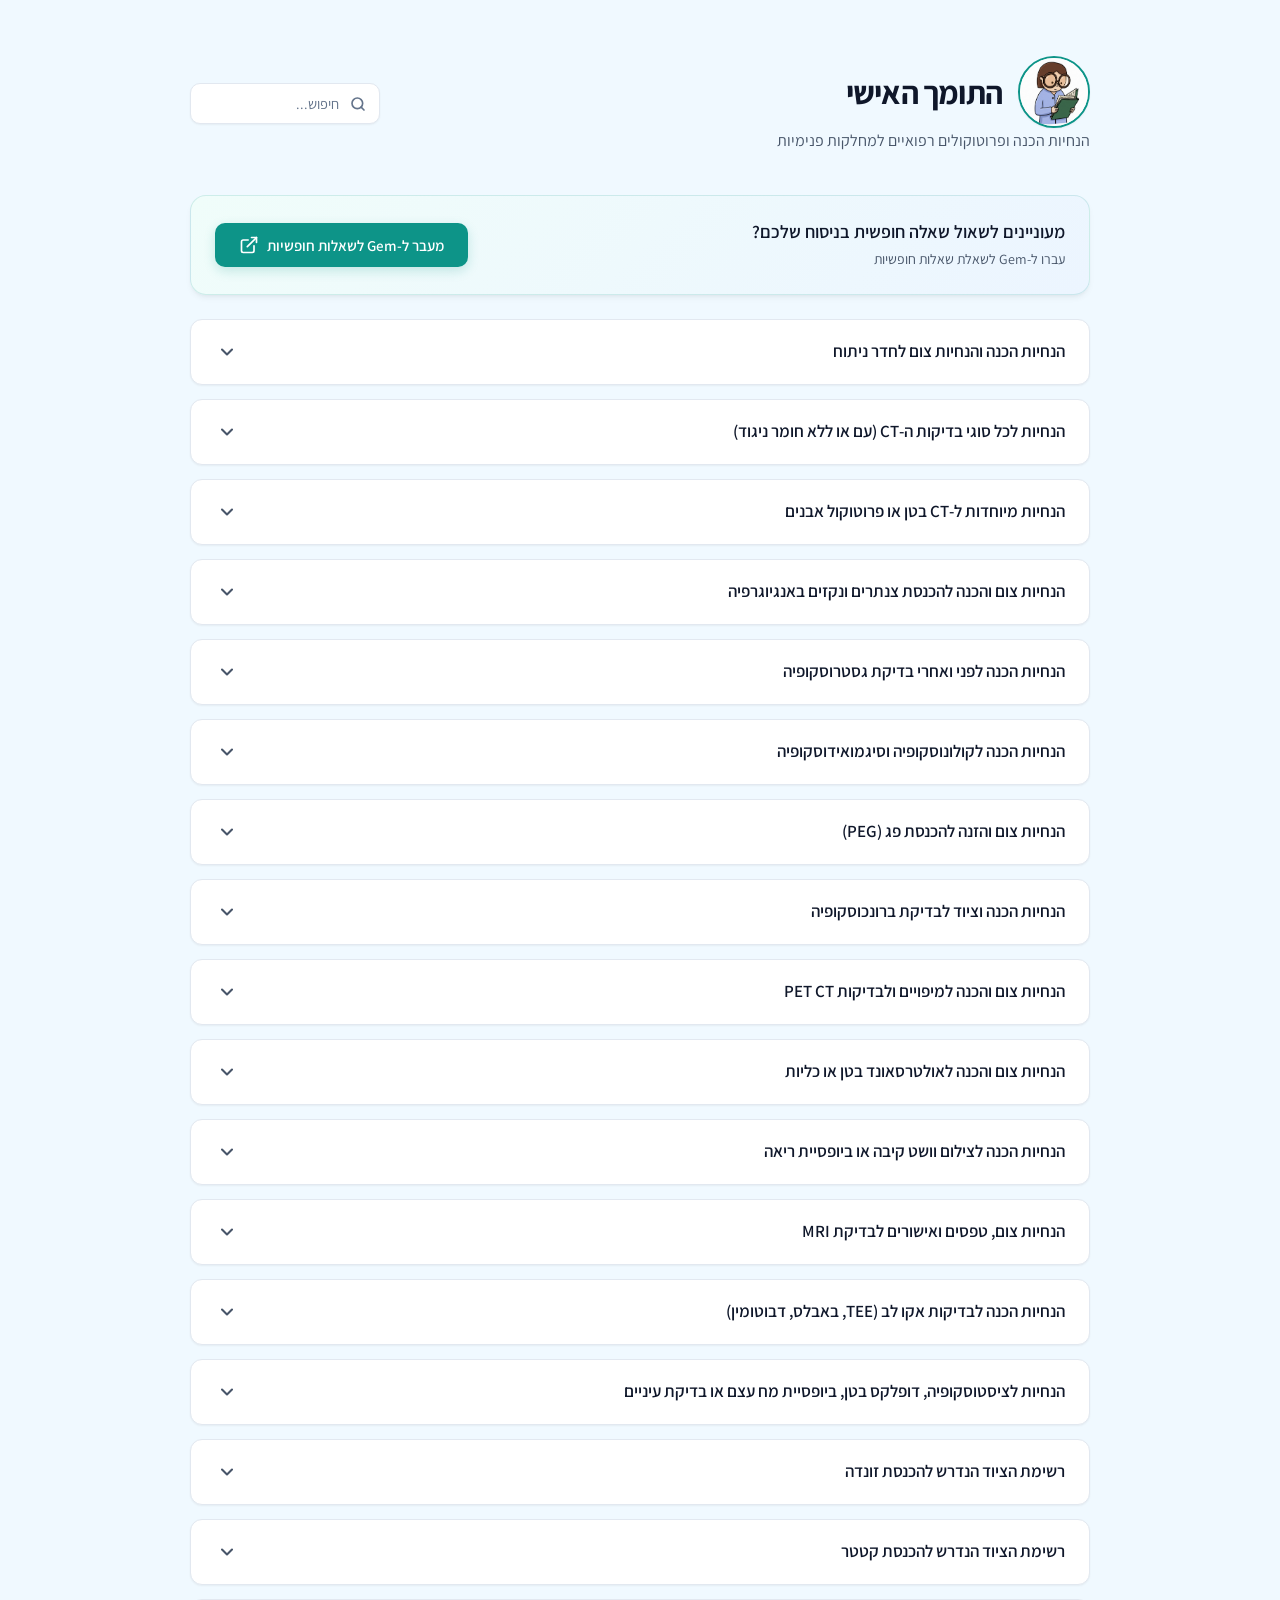
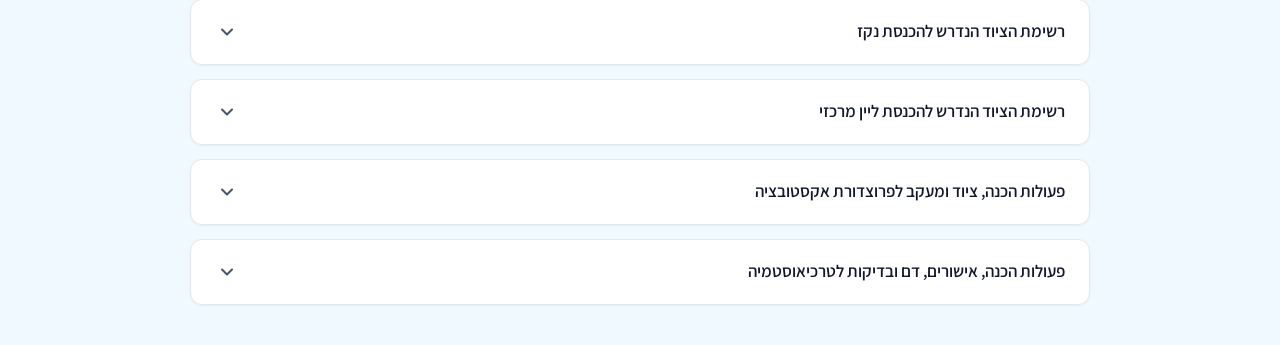
==== index.html @ 3dc294f6 "Add files via upload" ====
<!DOCTYPE html>
<html lang="he" dir="rtl">
<head>
    <meta charset="UTF-8">
    <meta name="viewport" content="width=device-width, initial-scale=1.0">
    <title>התומך האישי - פרוטוקולים והנחיות</title>
    <!-- Assistant Font from Google Fonts for premium look -->
    <link rel="preconnect" href="https://fonts.googleapis.com">
    <link rel="preconnect" href="https://fonts.gstatic.com" crossorigin>
    <link href="https://fonts.googleapis.com/css2?family=Assistant:wght@300;400;500;600;700&display=swap" rel="stylesheet">
    <link rel="stylesheet" href="styles.css">
</head>
<body>
    <div class="dashboard-container">
        <!-- Medical Header -->
        <header class="dashboard-header">
            <div class="header-content">
                <div class="header-main-row">
                    <div class="header-brand-wrapper">
                        <div class="header-logo-wrapper">
                            <img src="מתכתב.jpg" alt="לוגו התומך האישי" class="header-logo-img">
                            <h1 class="dashboard-title">התומך האישי</h1>
                        </div>
                        <p class="dashboard-subtitle">הנחיות הכנה ופרוטוקולים רפואיים למחלקות פנימיות</p>
                    </div>
                    <!-- Search Bar -->
                    <div class="search-bar-container">
                        <div class="search-input-wrapper">
                            <input type="text" id="keywordSearch" class="search-input" placeholder="חיפוש...">
                            <div class="search-icon-wrapper">
                                <svg viewBox="0 0 24 24" width="20" height="20" fill="none" stroke="currentColor" stroke-width="2.5" stroke-linecap="round" stroke-linejoin="round" class="search-icon"><circle cx="11" cy="11" r="8"></circle><line x1="21" y1="21" x2="16.65" y2="16.65"></line></svg>
                            </div>
                        </div>
                    </div>
                </div>
            </div>
        </header>

        <!-- Top Action Card for Gemini -->
        <div class="action-banner">
            <div class="banner-body">
                <div class="banner-text">
                    <h2 class="banner-title">מעוניינים לשאול שאלה חופשית בניסוח שלכם?</h2>
                    <p class="banner-desc">עברו ל-Gem לשאלת שאלות חופשיות</p>
                </div>
                <a id="geminiLinkButton" href="https://gemini.google.com/gem/1GKeoRjd4wUCTeysYQqoPiFw6kKjxZC3T?usp=sharing" target="_blank" class="banner-button">
                    מעבר ל-Gem לשאלות חופשיות
                    <svg viewBox="0 0 24 24" width="20" height="20" fill="none" stroke="currentColor" stroke-width="2" stroke-linecap="round" stroke-linejoin="round" class="button-icon"><path d="M18 13v6a2 2 0 0 1-2 2H5a2 2 0 0 1-2-2V8a2 2 0 0 1 2-2h6"></path><polyline points="15 3 21 3 21 9"></polyline><line x1="10" y1="14" x2="21" y2="3"></line></svg>
                </a>
            </div>
        </div>

        <!-- Main Protocols List -->
        <main class="protocols-list" id="protocolsContainer">
            <!-- JavaScript will render the cards here -->
        </main>
    </div>

    <script src="app.js"></script>
</body>
</html>
---- styles.css ----
/* Reset and Base Styles */
* {
    margin: 0;
    padding: 0;
    box-sizing: border-box;
    font-family: 'Assistant', 'Segoe UI', Tahoma, Geneva, Verdana, sans-serif;
}

:root {
    --bg-main: #f0f9ff; /* Soft light blue */
    --bg-card: #ffffff; /* White cards */
    --text-primary: #0f172a; /* Slate 900 */
    --text-secondary: #475569; /* Slate 600 */
    --text-muted: #64748b; /* Slate 500 */
    --accent-teal: #0d9488; /* Premium Teal 600 */
    --accent-teal-hover: #0f766e; /* Teal 700 */
    --accent-teal-light: #f0fdfa; /* Teal 50 */
    --border-color: #e2e8f0; /* Slate 200 */
    --border-focus: #94a3b8; /* Slate 400 */
    --shadow-sm: 0 1px 2px 0 rgba(0, 0, 0, 0.05);
    --shadow-md: 0 4px 6px -1px rgba(0, 0, 0, 0.05), 0 2px 4px -2px rgba(0, 0, 0, 0.05);
    --shadow-lg: 0 10px 15px -3px rgba(0, 0, 0, 0.08), 0 4px 6px -4px rgba(0, 0, 0, 0.08);
    --transition-fast: 0.2s cubic-bezier(0.4, 0, 0.2, 1);
    --transition-normal: 0.3s cubic-bezier(0.4, 0, 0.2, 1);
}

body {
    background-color: var(--bg-main);
    color: var(--text-primary);
    min-height: 100vh;
    width: 100%;
    padding: 40px 20px;
    direction: rtl; /* RTL for Hebrew */
    display: flex;
    justify-content: center;
    align-items: flex-start;
}

/* Dashboard Container */
.dashboard-container {
    width: 100%;
    max-width: 900px;
    display: flex;
    flex-direction: column;
    gap: 24px;
}

/* Medical Header */
.dashboard-header {
    padding: 16px 0 8px 0;
}

.header-main-row {
    display: flex;
    justify-content: space-between;
    align-items: center;
    width: 100%;
    margin-bottom: 12px;
    gap: 20px;
}

.header-brand-wrapper {
    display: flex;
    flex-direction: column;
    align-items: flex-start;
    gap: 2px;
}

.header-logo-wrapper {
    display: flex;
    align-items: center;
    gap: 16px;
}

.header-logo-img {
    width: 72px;
    height: 72px;
    border-radius: 50%;
    object-fit: cover;
    border: 2.5px solid var(--accent-teal);
    box-shadow: var(--shadow-sm);
}

.dashboard-title {
    font-size: 32px;
    font-weight: 700;
    color: var(--text-primary);
    letter-spacing: -0.025em;
}

.dashboard-subtitle {
    font-size: 16px;
    color: var(--text-secondary);
    font-weight: 400;
    text-align: right;
    margin: 0;
    padding: 0;
}

/* Gemini Top Action Banner */
.action-banner {
    background: linear-gradient(135deg, #f0fdfa 0%, #ecf5ff 100%);
    border: 1px solid rgba(13, 148, 136, 0.15);
    border-radius: 16px;
    padding: 24px;
    box-shadow: var(--shadow-md);
    transition: transform var(--transition-normal), box-shadow var(--transition-normal);
}

.action-banner:hover {
    transform: translateY(-2px);
    box-shadow: var(--shadow-lg);
}

.banner-body {
    display: flex;
    justify-content: space-between;
    align-items: center;
    gap: 20px;
    flex-wrap: wrap;
}

.banner-text {
    flex: 1;
    min-width: 280px;
}

.banner-title {
    font-size: 18px;
    font-weight: 600;
    color: var(--text-primary);
    margin-bottom: 6px;
}

.banner-desc {
    font-size: 14px;
    color: var(--text-secondary);
    line-height: 1.5;
}

.banner-button {
    display: inline-flex;
    align-items: center;
    gap: 8px;
    background-color: var(--accent-teal);
    color: #ffffff;
    font-size: 15px;
    font-weight: 600;
    text-decoration: none;
    padding: 12px 24px;
    border-radius: 10px;
    box-shadow: 0 4px 12px rgba(13, 148, 136, 0.2);
    transition: background-color var(--transition-fast), transform var(--transition-fast), box-shadow var(--transition-fast);
    cursor: pointer;
}

.banner-button:hover {
    background-color: var(--accent-teal-hover);
    transform: translateY(-1px);
    box-shadow: 0 6px 16px rgba(13, 148, 136, 0.3);
}

.banner-button:active {
    transform: translateY(0);
}

.button-icon {
    flex-shrink: 0;
    transition: transform var(--transition-fast);
}

.banner-button:hover .button-icon {
    transform: translate(-2px, -2px); /* Move top-left due to RTL */
}

/* Protocols List Container */
.protocols-list {
    display: flex;
    flex-direction: column;
    gap: 14px;
}

/* Individual Protocol Card */
.protocol-card {
    background-color: var(--bg-card);
    border: 1px solid var(--border-color);
    border-radius: 12px;
    overflow: hidden;
    box-shadow: var(--shadow-sm);
    transition: transform var(--transition-fast), border-color var(--transition-fast), box-shadow var(--transition-fast);
}

.protocol-card:hover {
    border-color: rgba(13, 148, 136, 0.3);
    box-shadow: var(--shadow-md);
}

.protocol-card.expanded {
    border-color: rgba(13, 148, 136, 0.5);
    box-shadow: var(--shadow-md);
}

/* Card Accordion Trigger */
.protocol-trigger {
    width: 100%;
    background: none;
    border: none;
    outline: none;
    padding: 20px 24px;
    display: flex;
    justify-content: space-between;
    align-items: center;
    cursor: pointer;
    text-align: right;
    transition: background-color var(--transition-fast);
}

.protocol-trigger:hover {
    background-color: rgba(13, 148, 136, 0.02);
}

.protocol-question {
    font-size: 17px;
    font-weight: 600;
    color: var(--text-primary);
    line-height: 1.4;
}

.protocol-arrow {
    width: 24px;
    height: 24px;
    display: flex;
    align-items: center;
    justify-content: center;
    color: var(--text-secondary);
    transition: transform var(--transition-normal), color var(--transition-fast);
    flex-shrink: 0;
    margin-right: 12px;
}

.protocol-card.expanded .protocol-arrow {
    transform: rotate(180deg);
    color: var(--accent-teal);
}

/* Accordion Smooth Expansion Content Wrapper */
.protocol-content-wrapper {
    display: grid;
    grid-template-rows: 0fr;
    transition: grid-template-rows var(--transition-normal);
}

.protocol-card.expanded .protocol-content-wrapper {
    grid-template-rows: 1fr;
}

.protocol-content {
    overflow: hidden;
}

.protocol-content-inner {
    padding: 0 24px 24px 24px;
    border-top: 1px dashed var(--border-color);
    background-color: #fafbfc;
}

/* Plain Text Protocol Response Styles */
.protocol-response {
    padding-top: 16px;
    font-size: 15.5px;
    line-height: 1.65;
    color: var(--text-secondary);
    white-space: pre-wrap;
    direction: rtl;
    text-align: right;
    word-break: break-word;
}

/* Responsive adjustment */
@media (max-width: 768px) {
    .header-main-row {
        flex-direction: column;
        align-items: stretch;
        gap: 14px;
        margin-bottom: 12px;
    }
    .header-brand-wrapper {
        align-items: center;
    }
    .search-bar-container {
        flex: 1 1 100%;
        width: 100%;
    }
    .search-input-wrapper {
        max-width: 100%;
    }
    .dashboard-subtitle {
        text-align: center;
    }
}

@media (max-width: 600px) {
    body {
        padding: 20px 12px;
    }
    .banner-body {
        flex-direction: column;
        align-items: stretch;
        text-align: center;
    }
    .banner-button {
        justify-content: center;
    }
    .protocol-trigger {
        padding: 16px;
    }
    .protocol-content-inner {
        padding: 0 16px 16px 16px;
    }
}

/* Header Search Bar Styles (Half-sized: max-width 190px) */
.search-bar-container {
    flex: 0 1 190px;
    display: flex;
    align-items: center;
}

.search-input-wrapper {
    position: relative;
    width: 100%;
    max-width: 190px;
    display: flex;
    align-items: center;
}

.search-input {
    width: 100%;
    padding: 10px 40px 10px 14px; /* More compact padding for smaller search box */
    font-size: 14.5px;
    border: 1px solid var(--border-color);
    border-radius: 10px;
    background-color: var(--bg-card);
    color: var(--text-primary);
    outline: none;
    box-shadow: var(--shadow-sm);
    transition: border-color var(--transition-fast), box-shadow var(--transition-fast);
}

.search-input:focus {
    border-color: var(--accent-teal);
    box-shadow: 0 0 0 3px rgba(13, 148, 136, 0.15);
}

.search-input::placeholder {
    color: var(--text-muted);
}

.search-icon-wrapper {
    position: absolute;
    right: 14px;
    display: flex;
    align-items: center;
    justify-content: center;
    color: var(--text-muted);
    pointer-events: none;
}

.search-icon {
    width: 16px;
    height: 16px;
}

/* Hidden Utility Class */
.hidden {
    display: none !important;
}

/* No Results Styling */
.no-results-card {
    background-color: var(--bg-card);
    border: 1px dashed var(--border-color);
    border-radius: 12px;
    padding: 40px 24px;
    text-align: center;
    color: var(--text-secondary);
    font-size: 16px;
}
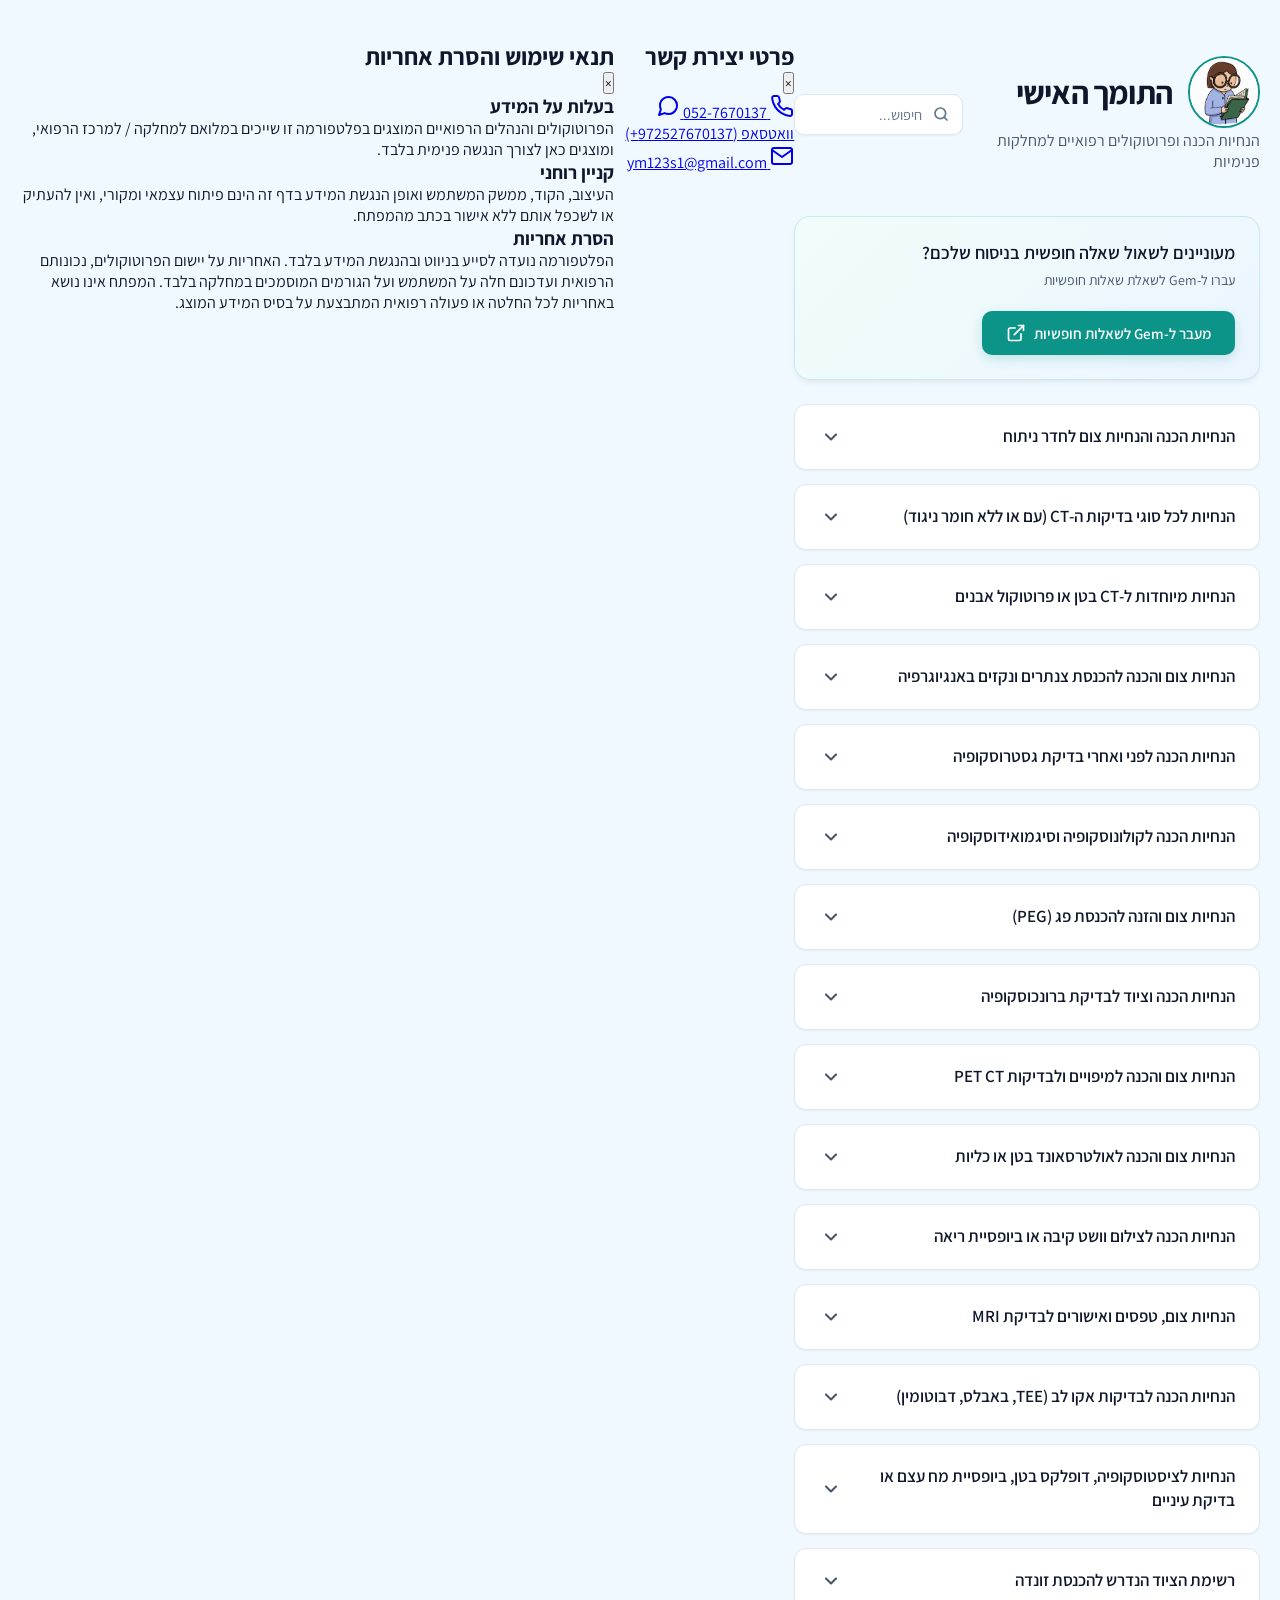
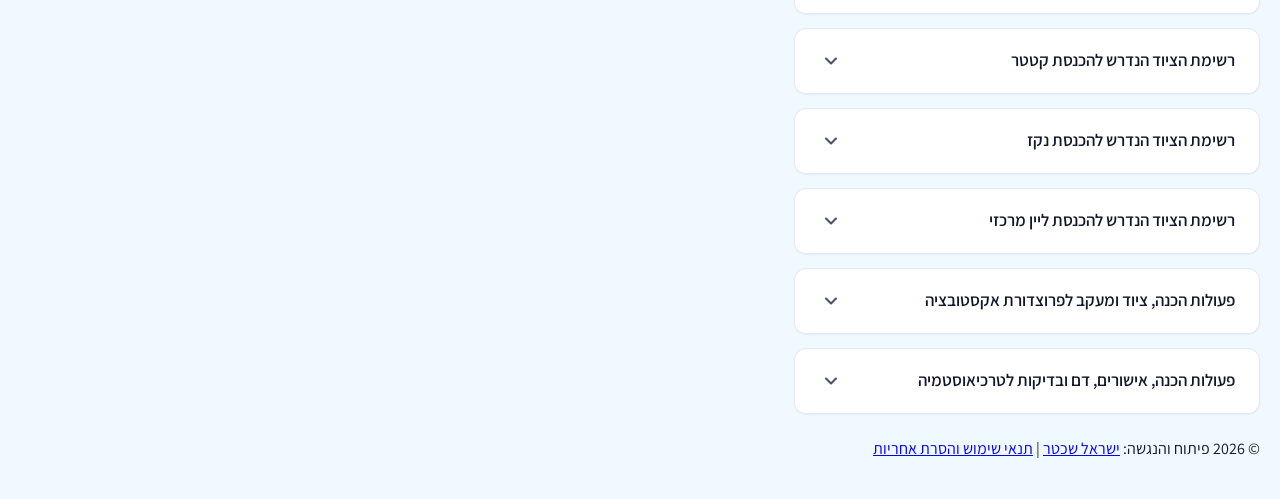
==== commit 124bb95b: "Upload index.html via AntiGravity Integration" ====
--- a/index.html
+++ b/index.html
@@ -54,6 +54,60 @@
         <main class="protocols-list" id="protocolsContainer">
             <!-- JavaScript will render the cards here -->
         </main>
+
+        <!-- Footer -->
+        <footer class="dashboard-footer">
+            <p>© 2026 פיתוח והנגשה: <a href="#" id="contactLink" class="footer-link">ישראל שכטר</a> | <a href="#" id="termsLink" class="footer-link">תנאי שימוש והסרת אחריות</a></p>
+        </footer>
+    </div>
+
+    <!-- Modal Backdrop Overlay -->
+    <div class="modal-overlay" id="modalOverlay"></div>
+
+    <!-- Contact Modal (ישראל שכטר) -->
+    <div class="modal-card" id="contactModal">
+        <div class="modal-header">
+            <h2 class="modal-title">פרטי יצירת קשר</h2>
+            <button class="modal-close-btn" id="closeContactBtn">&times;</button>
+        </div>
+        <div class="modal-body">
+            <div class="contact-methods">
+                <a href="tel:0527670137" class="contact-item">
+                    <svg viewBox="0 0 24 24" width="24" height="24" fill="none" stroke="currentColor" stroke-width="2" stroke-linecap="round" stroke-linejoin="round" class="contact-icon"><path d="M22 16.92v3a2 2 0 0 1-2.18 2 19.79 19.79 0 0 1-8.63-3.07 19.5 19.5 0 0 1-6-6 19.79 19.79 0 0 1-3.07-8.67A2 2 0 0 1 4.11 2h3a2 2 0 0 1 2 1.72 12.84 12.84 0 0 0 .7 2.81 2 2 0 0 1-.45 2.11L8.09 9.91a16 16 0 0 0 6 6l1.27-1.27a2 2 0 0 1 2.11-.45 12.84 12.84 0 0 0 2.81.7A2 2 0 0 1 22 16.92z"></path></svg>
+                    <span class="contact-value">052-7670137</span>
+                </a>
+                <a href="https://wa.me/972527670137" target="_blank" class="contact-item">
+                    <svg viewBox="0 0 24 24" width="24" height="24" fill="none" stroke="currentColor" stroke-width="2" stroke-linecap="round" stroke-linejoin="round" class="contact-icon"><path d="M21 11.5a8.38 8.38 0 0 1-.9 3.8 8.5 8.5 0 0 1-7.6 4.7 8.38 8.38 0 0 1-3.8-.9L3 21l1.9-5.7a8.38 8.38 0 0 1-.9-3.8 8.5 8.5 0 0 1 4.7-7.6 8.38 8.38 0 0 1 3.8-.9h.5a8.48 8.48 0 0 1 8 8v.5z"></path></svg>
+                    <span class="contact-value">וואטסאפ (972527670137+)</span>
+                </a>
+                <a href="mailto:ym123s1@gmail.com" class="contact-item">
+                    <svg viewBox="0 0 24 24" width="24" height="24" fill="none" stroke="currentColor" stroke-width="2" stroke-linecap="round" stroke-linejoin="round" class="contact-icon"><path d="M4 4h16c1.1 0 2 .9 2 2v12c0 1.1-.9 2-2 2H4c-1.1 0-2-.9-2-2V6c0-1.1.9-2 2-2z"></path><polyline points="22,6 12,13 2,6"></polyline></svg>
+                    <span class="contact-value">ym123s1@gmail.com</span>
+                </a>
+            </div>
+        </div>
+    </div>
+
+    <!-- Terms Modal (תנאי שימוש והסרת אחריות) -->
+    <div class="modal-card" id="termsModal">
+        <div class="modal-header">
+            <h2 class="modal-title">תנאי שימוש והסרת אחריות</h2>
+            <button class="modal-close-btn" id="closeTermsBtn">&times;</button>
+        </div>
+        <div class="modal-body terms-body">
+            <div class="terms-section">
+                <h3 class="terms-section-title">בעלות על המידע</h3>
+                <p>הפרוטוקולים והנהלים הרפואיים המוצגים בפלטפורמה זו שייכים במלואם למחלקה / למרכז הרפואי, ומוצגים כאן לצורך הנגשה פנימית בלבד.</p>
+            </div>
+            <div class="terms-section">
+                <h3 class="terms-section-title">קניין רוחני</h3>
+                <p>העיצוב, הקוד, ממשק המשתמש ואופן הנגשת המידע בדף זה הינם פיתוח עצמאי ומקורי, ואין להעתיק או לשכפל אותם ללא אישור בכתב מהמפתח.</p>
+            </div>
+            <div class="terms-section">
+                <h3 class="terms-section-title">הסרת אחריות</h3>
+                <p>הפלטפורמה נועדה לסייע בניווט ובהנגשת המידע בלבד. האחריות על יישום הפרוטוקולים, נכונותם הרפואית ועדכונם חלה על המשתמש ועל הגורמים המוסמכים במחלקה בלבד. המפתח אינו נושא באחריות לכל החלטה או פעולה רפואית המתבצעת על בסיס המידע המוצג.</p>
+            </div>
+        </div>
     </div>
 
     <script src="app.js"></script>
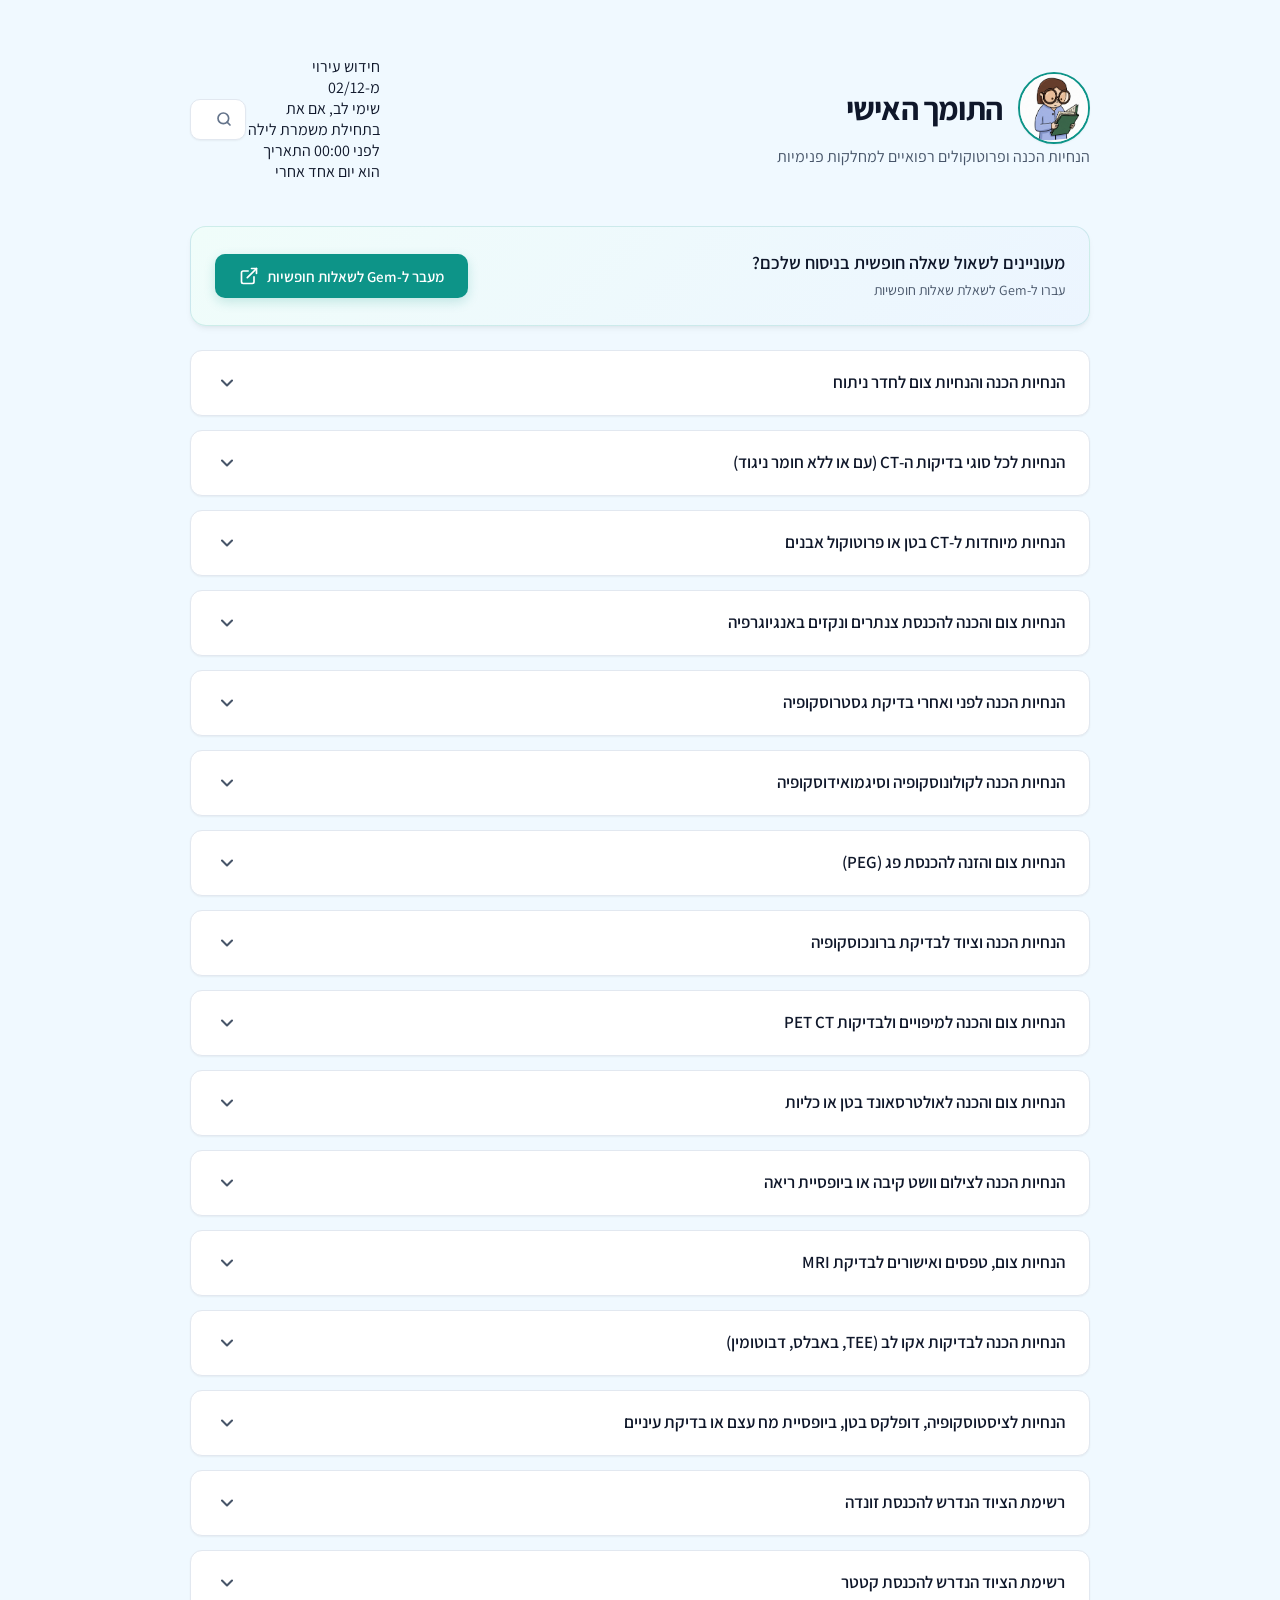
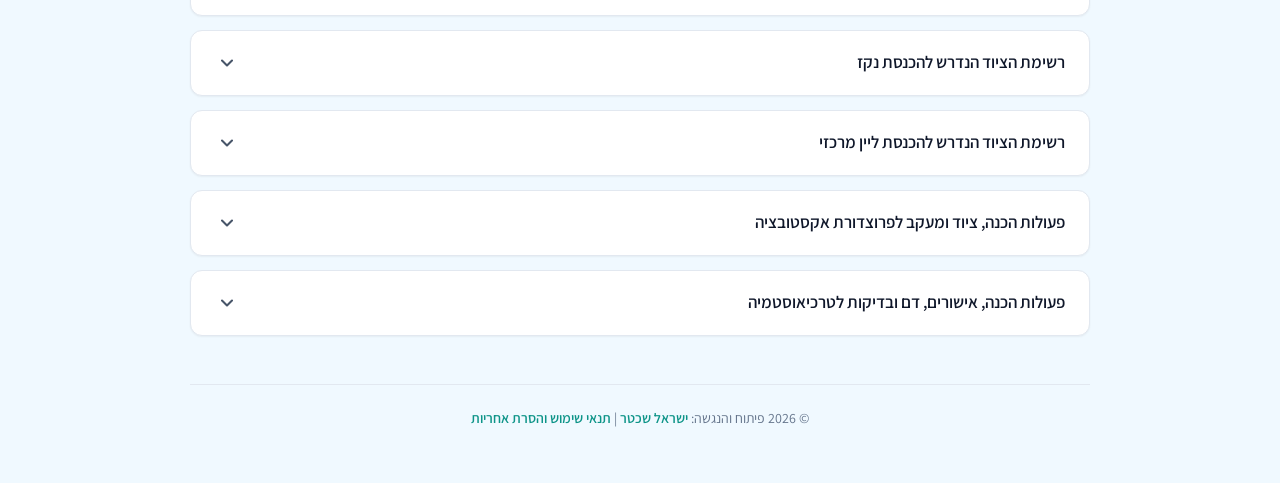
==== commit 7b2bc59c: "Upload index.html via AntiGravity Integration" ====
--- a/index.html
+++ b/index.html
@@ -25,6 +25,12 @@
                     </div>
                     <!-- Search Bar -->
                     <div class="search-bar-container">
+                        <!-- IV Renewal Card -->
+                        <div class="iv-renewal-card">
+                            <div class="iv-renewal-title">חידוש עירוי</div>
+                            <div class="iv-renewal-date" id="ivRenewalDate">מ-...</div>
+                            <div class="iv-renewal-note">שימי לב, אם את בתחילת משמרת לילה לפני 00:00 התאריך הוא יום אחד אחרי</div>
+                        </div>
                         <div class="search-input-wrapper">
                             <input type="text" id="keywordSearch" class="search-input" placeholder="חיפוש...">
                             <div class="search-icon-wrapper">
--- a/styles.css
+++ b/styles.css
@@ -387,3 +387,165 @@
     font-size: 16px;
 }
 
+/* Dashboard Footer Styles */
+.dashboard-footer {
+    text-align: center;
+    padding: 24px 0 16px 0;
+    margin-top: 24px;
+    border-top: 1px solid var(--border-color);
+    font-size: 14px;
+    color: var(--text-muted);
+}
+
+.footer-link {
+    color: var(--accent-teal);
+    text-decoration: none;
+    font-weight: 600;
+    transition: color var(--transition-fast);
+}
+
+.footer-link:hover {
+    color: var(--accent-teal-hover);
+    text-decoration: underline;
+}
+
+/* Modals & Backdrop Styles */
+.modal-overlay {
+    position: fixed;
+    top: 0;
+    left: 0;
+    right: 0;
+    bottom: 0;
+    background: rgba(15, 23, 42, 0.45);
+    backdrop-filter: blur(4px);
+    z-index: 999;
+    opacity: 0;
+    visibility: hidden;
+    transition: opacity 0.3s ease, visibility 0.3s ease;
+}
+
+.modal-overlay.active {
+    opacity: 1;
+    visibility: visible;
+}
+
+.modal-card {
+    position: fixed;
+    top: 50%;
+    left: 50%;
+    transform: translate(-50%, -50%) scale(0.95);
+    width: 90%;
+    max-width: 500px;
+    background: var(--bg-card);
+    border: 1px solid var(--border-color);
+    border-radius: 16px;
+    box-shadow: var(--shadow-lg);
+    z-index: 1000;
+    opacity: 0;
+    visibility: hidden;
+    transition: transform 0.3s cubic-bezier(0.34, 1.56, 0.64, 1), opacity 0.3s ease, visibility 0.3s ease;
+    padding: 24px;
+    direction: rtl;
+}
+
+.modal-card.active {
+    opacity: 1;
+    visibility: visible;
+    transform: translate(-50%, -50%) scale(1);
+}
+
+.modal-header {
+    display: flex;
+    justify-content: space-between;
+    align-items: center;
+    border-bottom: 1px solid var(--border-color);
+    padding-bottom: 12px;
+    margin-bottom: 16px;
+}
+
+.modal-title {
+    font-size: 19px;
+    font-weight: 700;
+    color: var(--text-primary);
+}
+
+.modal-close-btn {
+    background: none;
+    border: none;
+    font-size: 28px;
+    color: var(--text-muted);
+    cursor: pointer;
+    line-height: 1;
+    transition: color var(--transition-fast);
+}
+
+.modal-close-btn:hover {
+    color: var(--text-primary);
+}
+
+/* Contact Modal Content */
+.contact-methods {
+    display: flex;
+    flex-direction: column;
+    gap: 12px;
+}
+
+.contact-item {
+    display: flex;
+    align-items: center;
+    gap: 12px;
+    padding: 14px 16px;
+    background-color: var(--bg-main);
+    border: 1px solid var(--border-color);
+    border-radius: 12px;
+    text-decoration: none;
+    color: var(--text-primary);
+    font-weight: 500;
+    font-size: 15.5px;
+    transition: transform var(--transition-fast), border-color var(--transition-fast), background-color var(--transition-fast);
+}
+
+.contact-item:hover {
+    border-color: var(--accent-teal);
+    background-color: var(--accent-teal-light);
+    transform: translateY(-1px);
+}
+
+.contact-icon {
+    color: var(--accent-teal);
+    flex-shrink: 0;
+}
+
+.contact-value {
+    direction: ltr;
+    unicode-bidi: embed;
+}
+
+/* Disclaimer Modal Content */
+.terms-body {
+    max-height: 70vh;
+    overflow-y: auto;
+    padding-left: 4px;
+}
+
+.terms-section {
+    margin-bottom: 16px;
+}
+
+.terms-section:last-child {
+    margin-bottom: 0;
+}
+
+.terms-section-title {
+    font-size: 16px;
+    font-weight: 700;
+    color: var(--text-primary);
+    margin-bottom: 6px;
+}
+
+.terms-section p {
+    font-size: 14px;
+    line-height: 1.6;
+    color: var(--text-secondary);
+}
+
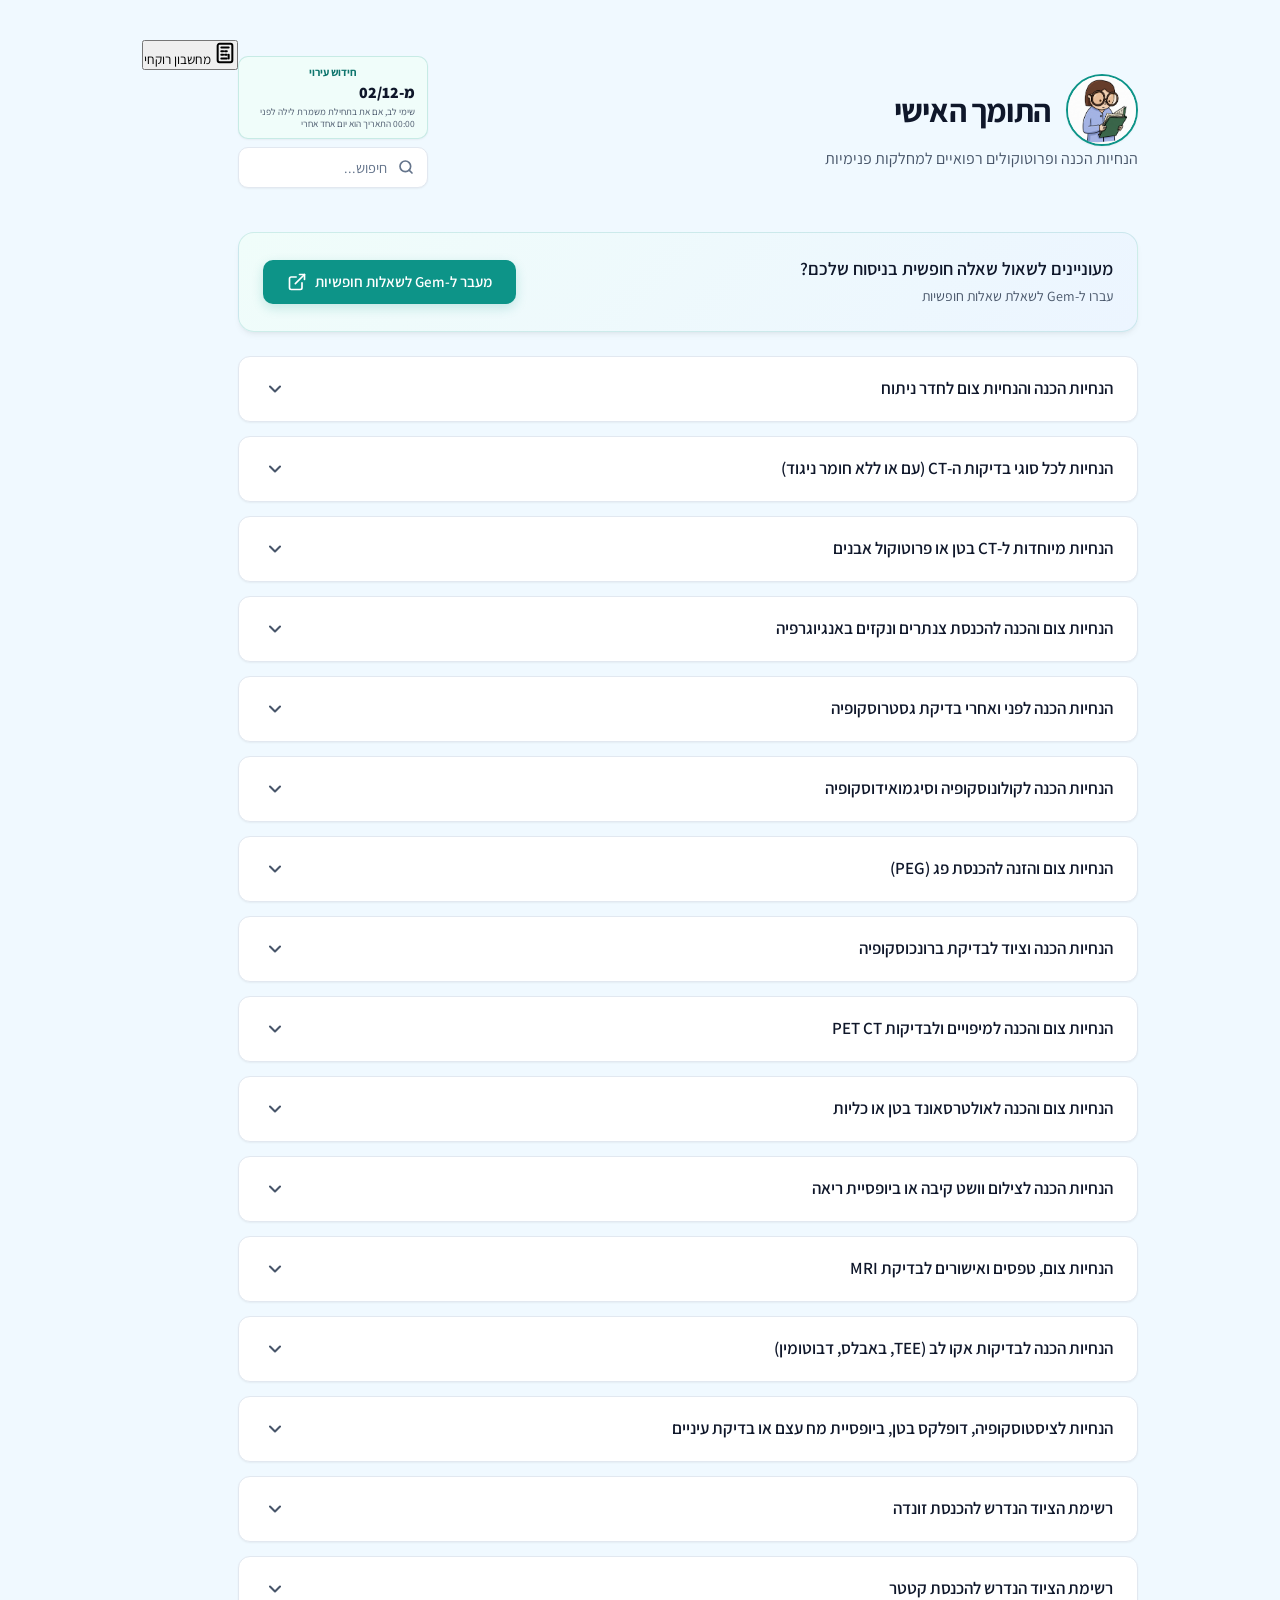
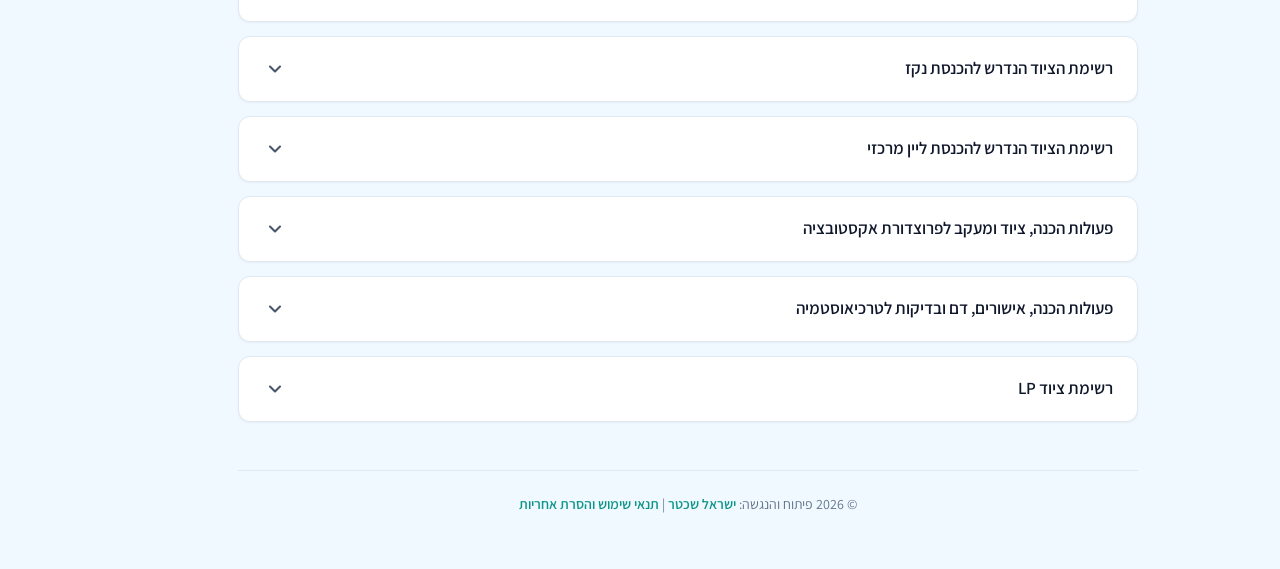
==== commit 8dc9493b: "Upload index.html via AntiGravity Integration" ====
--- a/index.html
+++ b/index.html
@@ -116,6 +116,133 @@
         </div>
     </div>
 
+    <!-- Floating Action Button for Calculator -->
+    <button class="calculator-fab" id="calculatorFab" title="מחשבון רוקחי">
+        <svg viewBox="0 0 24 24" width="22" height="22" fill="none" stroke="currentColor" stroke-width="2.2" stroke-linecap="round" stroke-linejoin="round" class="fab-icon">
+            <rect x="4" y="2" width="16" height="20" rx="2" ry="2"></rect>
+            <line x1="8" y1="6" x2="16" y2="6"></line>
+            <line x1="16" y1="14" x2="16" y2="18"></line>
+            <line x1="8" y1="10" x2="10" y2="10"></line>
+            <line x1="12" y1="10" x2="14" y2="10"></line>
+            <line x1="8" y1="14" x2="10" y2="14"></line>
+            <line x1="12" y1="14" x2="14" y2="14"></line>
+            <line x1="8" y1="18" x2="14" y2="18"></line>
+        </svg>
+        <span>מחשבון רוקחי</span>
+    </button>
+
+    <!-- Calculator Modal -->
+    <div class="modal-card calculator-modal" id="calculatorModal">
+        <div class="modal-header">
+            <h2 class="modal-title">מחשבון רוקחי</h2>
+            <button class="modal-close-btn" id="closeCalcBtn">&times;</button>
+        </div>
+        
+        <!-- Tab Controllers -->
+        <div class="calc-tabs">
+            <button class="calc-tab active" data-tab="doseTab">מינון רצוי</button>
+            <button class="calc-tab" data-tab="convertTab">המרת יחידות</button>
+            <button class="calc-tab" data-tab="dilutionTab">ריכוז ודילול</button>
+        </div>
+        
+        <div class="modal-body calc-body">
+            
+            <!-- Tab 1: Desired Dose Calculator -->
+            <div class="calc-tab-content active" id="doseTab">
+                <p class="calc-description">חישוב הנפח הנדרש להזרקה מתוך המינון הקיים במלאי:</p>
+                <div class="calc-grid">
+                    <div class="input-group">
+                        <label for="calcDesiredDose">מינון רצוי (mg / mcg וכדומה):</label>
+                        <input type="number" id="calcDesiredDose" class="calc-input" placeholder="לדוגמה: 75" min="0" step="any">
+                    </div>
+                    <div class="input-group">
+                        <label for="calcStockDose">מינון קיים במלאי (Stock Dose):</label>
+                        <input type="number" id="calcStockDose" class="calc-input" placeholder="לדוגמה: 100" min="0" step="any">
+                    </div>
+                    <div class="input-group">
+                        <label for="calcStockVolume">נפח קיים במלאי (Stock Volume - mL):</label>
+                        <input type="number" id="calcStockVolume" class="calc-input" placeholder="לדוגמה: 2" min="0" step="any">
+                    </div>
+                </div>
+                
+                <div class="calc-result-box">
+                    <div class="calc-result-title">נפח למתן:</div>
+                    <div class="calc-result-value" id="doseResult">--</div>
+                    <div class="calc-result-unit">מ"ל (mL)</div>
+                </div>
+            </div>
+            
+            <!-- Tab 2: Unit Conversion Calculator -->
+            <div class="calc-tab-content" id="convertTab">
+                <p class="calc-description">המרת יחידות משקל רוקחיות במהירות:</p>
+                <div class="calc-grid">
+                    <div class="input-group full-width">
+                        <label for="calcConvertValue">הזן ערך להמרה:</label>
+                        <input type="number" id="calcConvertValue" class="calc-input" placeholder="לדוגמה: 1.5" min="0" step="any">
+                    </div>
+                    <div class="input-group">
+                        <label for="calcConvertFrom">מיחידה:</label>
+                        <select id="calcConvertFrom" class="calc-select">
+                            <option value="g">גרם (g)</option>
+                            <option value="mg" selected>מילגרם (mg)</option>
+                            <option value="mcg">מיקרוגרם (mcg)</option>
+                            <option value="ng">ננוגרם (ng)</option>
+                        </select>
+                    </div>
+                    <div class="input-group">
+                        <label for="calcConvertTo">ליחידה:</label>
+                        <select id="calcConvertTo" class="calc-select">
+                            <option value="g">גרם (g)</option>
+                            <option value="mg">מילגרם (mg)</option>
+                            <option value="mcg" selected>מיקרוגרם (mcg)</option>
+                            <option value="ng">ננוגרם (ng)</option>
+                        </select>
+                    </div>
+                </div>
+                
+                <div class="calc-result-box">
+                    <div class="calc-result-title">תוצאה:</div>
+                    <div class="calc-result-value" id="convertResult">--</div>
+                    <div class="calc-result-unit" id="convertResultUnit">mcg</div>
+                </div>
+            </div>
+            
+            <!-- Tab 3: Concentration & Dilution Calculator -->
+            <div class="calc-tab-content" id="dilutionTab">
+                <p class="calc-description">חישוב דילול תמיסה לקבלת ריכוז יעד רצוי:</p>
+                <div class="calc-grid">
+                    <div class="input-group">
+                        <label for="calcOrigConc">ריכוז מקורי (mg/mL):</label>
+                        <input type="number" id="calcOrigConc" class="calc-input" placeholder="לדוגמה: 10" min="0" step="any">
+                    </div>
+                    <div class="input-group">
+                        <label for="calcOrigVol">נפח מקורי במ"ל (mL):</label>
+                        <input type="number" id="calcOrigVol" class="calc-input" placeholder="לדוגמה: 5" min="0" step="any">
+                    </div>
+                    <div class="input-group full-width">
+                        <label for="calcTargetConc">ריכוז יעד רצוי (mg/mL):</label>
+                        <input type="number" id="calcTargetConc" class="calc-input" placeholder="לדוגמה: 2" min="0" step="any">
+                    </div>
+                </div>
+                
+                <div class="calc-result-box double-result">
+                    <div class="result-col">
+                        <div class="calc-result-title">נפח סופי כולל:</div>
+                        <div class="calc-result-value" id="dilutionFinalVol">--</div>
+                        <div class="calc-result-unit">מ"ל (mL)</div>
+                    </div>
+                    <div class="result-divider"></div>
+                    <div class="result-col">
+                        <div class="calc-result-title">נפח נוזל דילול להוספה (NS וכדומה):</div>
+                        <div class="calc-result-value highlight" id="dilutionAddedVol">--</div>
+                        <div class="calc-result-unit">מ"ל (mL)</div>
+                    </div>
+                </div>
+            </div>
+            
+        </div>
+    </div>
+
     <script src="app.js"></script>
 </body>
 </html>
--- a/styles.css
+++ b/styles.css
@@ -276,54 +276,47 @@
     word-break: break-word;
 }
 
-/* Responsive adjustment */
-@media (max-width: 768px) {
-    .header-main-row {
-        flex-direction: column;
-        align-items: stretch;
-        gap: 14px;
-        margin-bottom: 12px;
-    }
-    .header-brand-wrapper {
-        align-items: center;
-    }
-    .search-bar-container {
-        flex: 1 1 100%;
-        width: 100%;
-    }
-    .search-input-wrapper {
-        max-width: 100%;
-    }
-    .dashboard-subtitle {
-        text-align: center;
-    }
-}
-
-@media (max-width: 600px) {
-    body {
-        padding: 20px 12px;
-    }
-    .banner-body {
-        flex-direction: column;
-        align-items: stretch;
-        text-align: center;
-    }
-    .banner-button {
-        justify-content: center;
-    }
-    .protocol-trigger {
-        padding: 16px;
-    }
-    .protocol-content-inner {
-        padding: 0 16px 16px 16px;
-    }
-}
+/* Responsive adjustments moved to end of file to prevent overrides */
 
 /* Header Search Bar Styles (Half-sized: max-width 190px) */
 .search-bar-container {
     flex: 0 1 190px;
     display: flex;
-    align-items: center;
+    flex-direction: column;
+    align-items: stretch;
+    gap: 8px;
+}
+
+.iv-renewal-card {
+    background-color: var(--accent-teal-light);
+    border: 1px solid rgba(13, 148, 136, 0.18);
+    border-radius: 10px;
+    padding: 8px 12px;
+    display: flex;
+    flex-direction: column;
+    gap: 2px;
+    box-shadow: var(--shadow-sm);
+    text-align: right;
+}
+
+.iv-renewal-title {
+    font-size: 11px;
+    font-weight: 700;
+    color: var(--accent-teal-hover);
+    text-align: center;
+}
+
+.iv-renewal-date {
+    font-size: 16px;
+    font-weight: 800;
+    color: var(--text-primary);
+    margin: 1px 0;
+}
+
+.iv-renewal-note {
+    font-size: 9.5px;
+    line-height: 1.25;
+    color: var(--text-secondary);
 }
 
 .search-input-wrapper {
@@ -549,3 +542,77 @@
     color: var(--text-secondary);
 }
 
+/* =========================================================
+   Responsive Adjustments (Media Queries at bottom to override base styles)
+   ========================================================= */
+
+@media (max-width: 768px) {
+    .header-main-row {
+        flex-direction: column;
+        align-items: stretch;
+        gap: 14px;
+        margin-bottom: 12px;
+    }
+    .header-brand-wrapper {
+        align-items: center;
+    }
+    .search-bar-container {
+        flex: 1 1 100%;
+        width: 100%;
+        display: flex;
+        flex-direction: row-reverse;
+        align-items: center;
+        gap: 8px;
+    }
+    .search-input-wrapper {
+        flex: 1;
+        max-width: none;
+    }
+    .iv-renewal-card {
+        flex: 0 0 130px;
+        padding: 8px 10px;
+        display: flex;
+        flex-direction: column;
+        gap: 4px;
+        text-align: right;
+    }
+    .iv-renewal-title {
+        font-size: 10.5px;
+        text-align: center;
+    }
+    .iv-renewal-date {
+        font-size: 14px;
+        text-align: right;
+        margin: 1px 0;
+    }
+    .iv-renewal-note {
+        font-size: 9px;
+        line-height: 1.25;
+        color: var(--text-secondary);
+        text-align: right;
+    }
+    .dashboard-subtitle {
+        text-align: center;
+    }
+}
+
+@media (max-width: 600px) {
+    body {
+        padding: 20px 12px;
+    }
+    .banner-body {
+        flex-direction: column;
+        align-items: stretch;
+        text-align: center;
+    }
+    .banner-button {
+        justify-content: center;
+    }
+    .protocol-trigger {
+        padding: 16px;
+    }
+    .protocol-content-inner {
+        padding: 0 16px 16px 16px;
+    }
+}
+
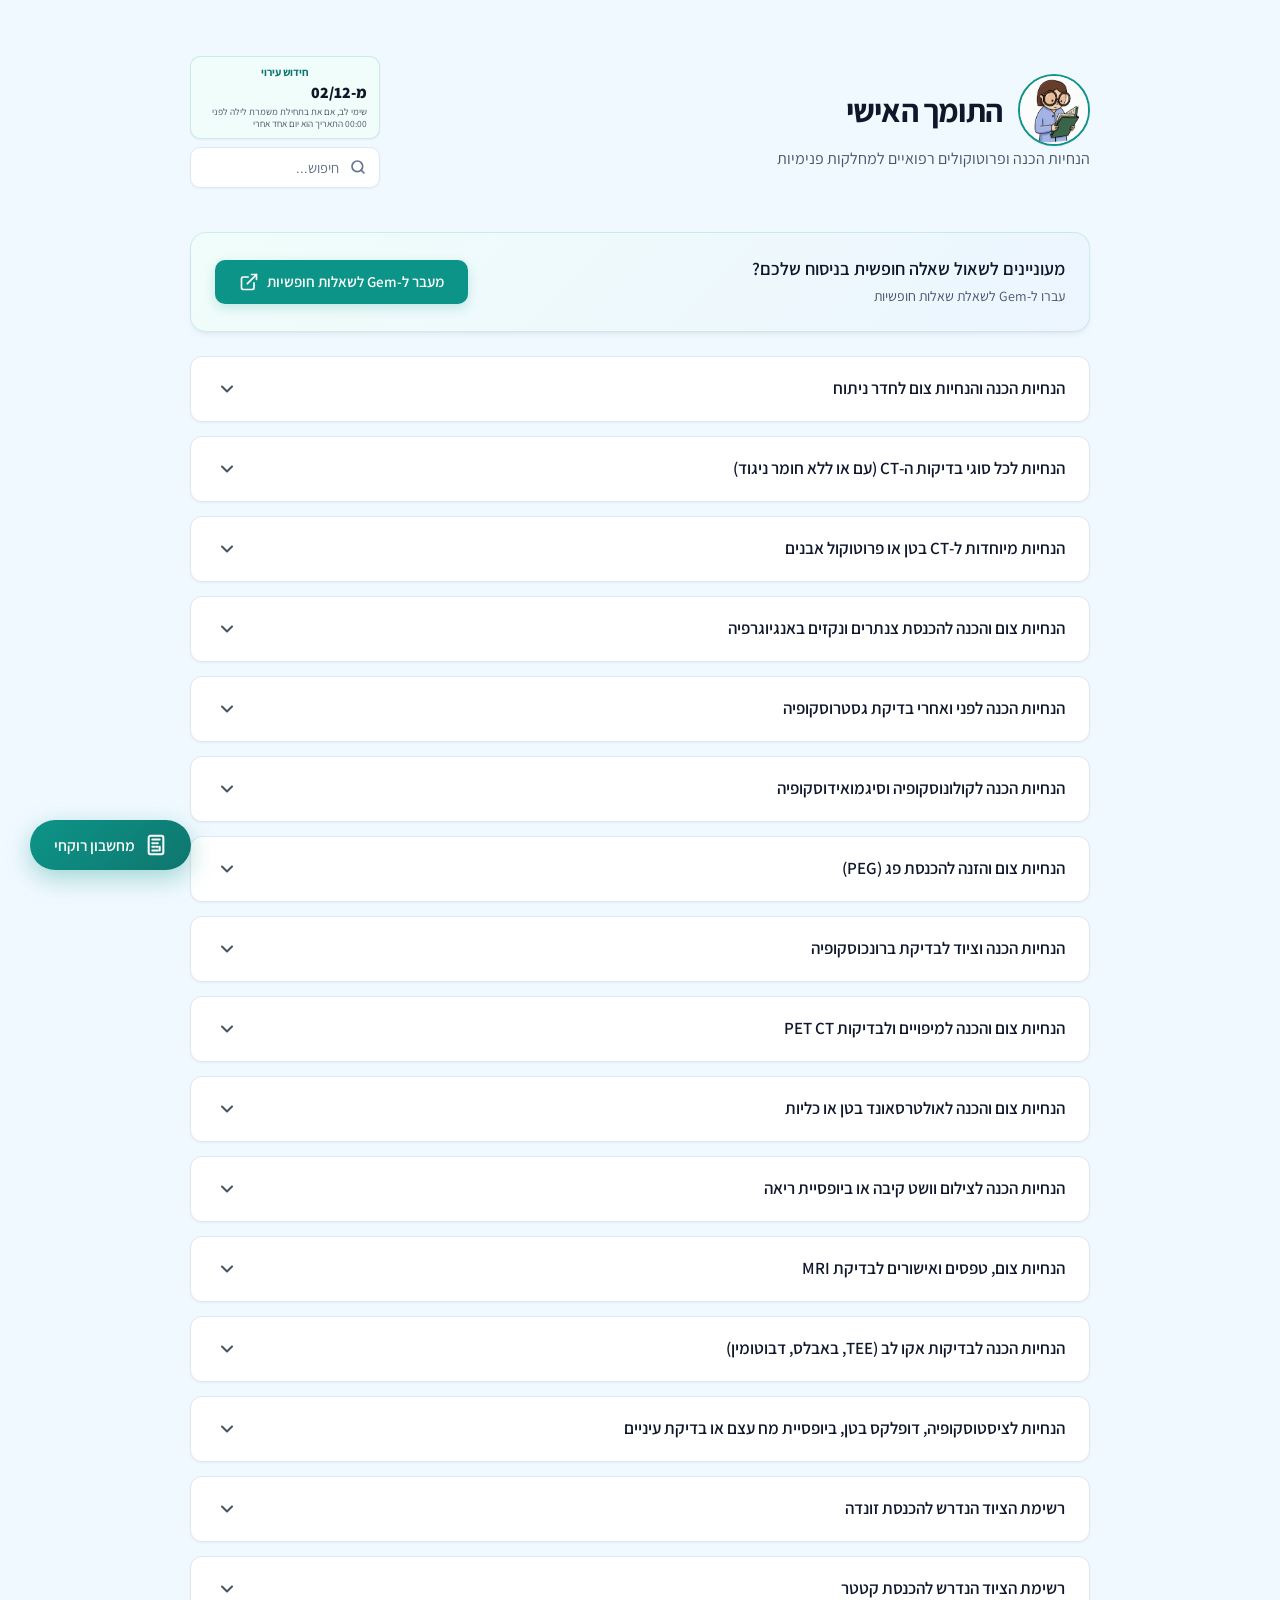
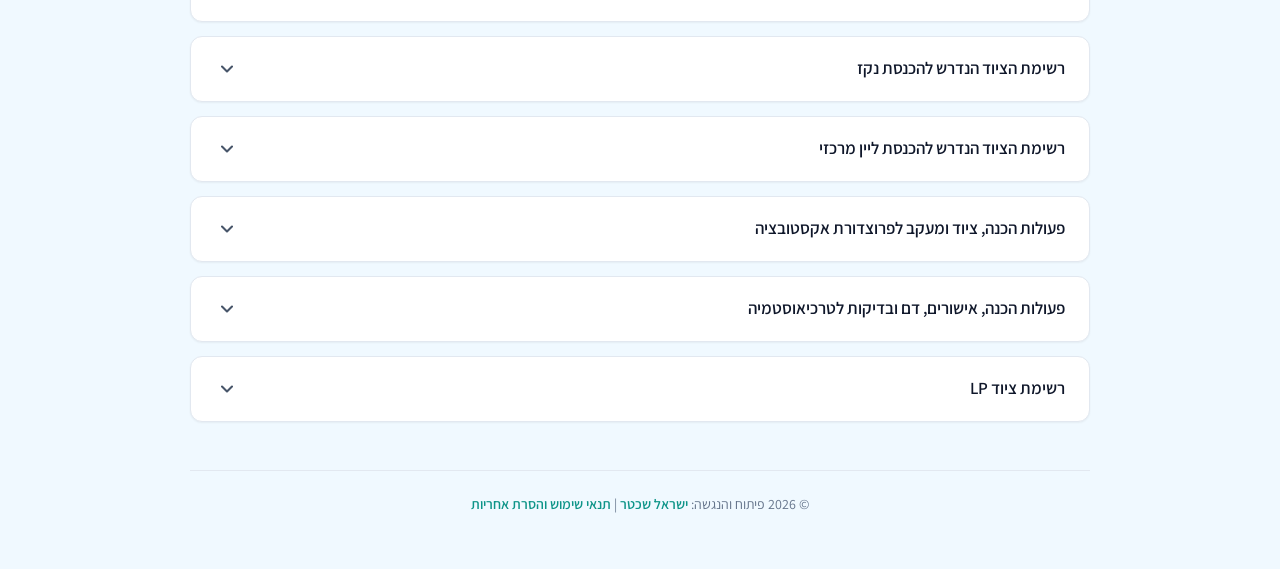
==== commit 0e119dab: "Upload index.html via AntiGravity Integration" ====
--- a/index.html
+++ b/index.html
@@ -141,7 +141,6 @@
         <!-- Tab Controllers -->
         <div class="calc-tabs">
             <button class="calc-tab active" data-tab="doseTab">מינון רצוי</button>
-            <button class="calc-tab" data-tab="convertTab">המרת יחידות</button>
             <button class="calc-tab" data-tab="dilutionTab">ריכוז ודילול</button>
         </div>
         
@@ -149,19 +148,31 @@
             
             <!-- Tab 1: Desired Dose Calculator -->
             <div class="calc-tab-content active" id="doseTab">
-                <p class="calc-description">חישוב הנפח הנדרש להזרקה מתוך המינון הקיים במלאי:</p>
+                <p class="calc-description">חישוב נפח הזרקה/מתן (במ"ל) מתוך המינון הקיים במלאי (הנחה שהריכוז הוא לכל 1 מ"ל):</p>
                 <div class="calc-grid">
-                    <div class="input-group">
-                        <label for="calcDesiredDose">מינון רצוי (mg / mcg וכדומה):</label>
-                        <input type="number" id="calcDesiredDose" class="calc-input" placeholder="לדוגמה: 75" min="0" step="any">
-                    </div>
-                    <div class="input-group">
-                        <label for="calcStockDose">מינון קיים במלאי (Stock Dose):</label>
-                        <input type="number" id="calcStockDose" class="calc-input" placeholder="לדוגמה: 100" min="0" step="any">
-                    </div>
-                    <div class="input-group">
-                        <label for="calcStockVolume">נפח קיים במלאי (Stock Volume - mL):</label>
-                        <input type="number" id="calcStockVolume" class="calc-input" placeholder="לדוגמה: 2" min="0" step="any">
+                    <div class="input-group full-width">
+                        <label for="calcDesiredDose">מינון רצוי:</label>
+                        <div class="input-with-select">
+                            <input type="number" id="calcDesiredDose" class="calc-input" placeholder="לדוגמה: 500" min="0" step="any">
+                            <select id="calcDesiredDoseUnit" class="calc-select-inline">
+                                <option value="g">גרם (g)</option>
+                                <option value="mg">מ"ג (mg)</option>
+                                <option value="mcg" selected>מק"ג (mcg)</option>
+                                <option value="ng">ננוגרם (ng)</option>
+                            </select>
+                        </div>
+                    </div>
+                    <div class="input-group full-width">
+                        <label for="calcStockDose">מינון קיים במלאי (לכל 1 מ"ל):</label>
+                        <div class="input-with-select">
+                            <input type="number" id="calcStockDose" class="calc-input" placeholder="לדוגמה: 1" min="0" step="any">
+                            <select id="calcStockDoseUnit" class="calc-select-inline">
+                                <option value="g">גרם (g)</option>
+                                <option value="mg" selected>מ"ג (mg)</option>
+                                <option value="mcg">מק"ג (mcg)</option>
+                                <option value="ng">ננוגרם (ng)</option>
+                            </select>
+                        </div>
                     </div>
                 </div>
                 
@@ -172,56 +183,25 @@
                 </div>
             </div>
             
-            <!-- Tab 2: Unit Conversion Calculator -->
-            <div class="calc-tab-content" id="convertTab">
-                <p class="calc-description">המרת יחידות משקל רוקחיות במהירות:</p>
-                <div class="calc-grid">
-                    <div class="input-group full-width">
-                        <label for="calcConvertValue">הזן ערך להמרה:</label>
-                        <input type="number" id="calcConvertValue" class="calc-input" placeholder="לדוגמה: 1.5" min="0" step="any">
-                    </div>
-                    <div class="input-group">
-                        <label for="calcConvertFrom">מיחידה:</label>
-                        <select id="calcConvertFrom" class="calc-select">
-                            <option value="g">גרם (g)</option>
-                            <option value="mg" selected>מילגרם (mg)</option>
-                            <option value="mcg">מיקרוגרם (mcg)</option>
-                            <option value="ng">ננוגרם (ng)</option>
-                        </select>
-                    </div>
-                    <div class="input-group">
-                        <label for="calcConvertTo">ליחידה:</label>
-                        <select id="calcConvertTo" class="calc-select">
-                            <option value="g">גרם (g)</option>
-                            <option value="mg">מילגרם (mg)</option>
-                            <option value="mcg" selected>מיקרוגרם (mcg)</option>
-                            <option value="ng">ננוגרם (ng)</option>
-                        </select>
-                    </div>
-                </div>
-                
-                <div class="calc-result-box">
-                    <div class="calc-result-title">תוצאה:</div>
-                    <div class="calc-result-value" id="convertResult">--</div>
-                    <div class="calc-result-unit" id="convertResultUnit">mcg</div>
-                </div>
-            </div>
-            
             <!-- Tab 3: Concentration & Dilution Calculator -->
             <div class="calc-tab-content" id="dilutionTab">
-                <p class="calc-description">חישוב דילול תמיסה לקבלת ריכוז יעד רצוי:</p>
+                <p class="calc-description">חישוב ריכוז או דילול תמיסה (מציין כמה נוזל להוסיף ומה הנפח הסופי):</p>
                 <div class="calc-grid">
                     <div class="input-group">
-                        <label for="calcOrigConc">ריכוז מקורי (mg/mL):</label>
-                        <input type="number" id="calcOrigConc" class="calc-input" placeholder="לדוגמה: 10" min="0" step="any">
+                        <label for="calcOrigConc">ריכוז מקורי (% או מ"ג/מ"ל):</label>
+                        <input type="number" id="calcOrigConc" class="calc-input" placeholder="לדוגמה: 0.9" min="0" step="any">
                     </div>
                     <div class="input-group">
                         <label for="calcOrigVol">נפח מקורי במ"ל (mL):</label>
-                        <input type="number" id="calcOrigVol" class="calc-input" placeholder="לדוגמה: 5" min="0" step="any">
-                    </div>
-                    <div class="input-group full-width">
-                        <label for="calcTargetConc">ריכוז יעד רצוי (mg/mL):</label>
-                        <input type="number" id="calcTargetConc" class="calc-input" placeholder="לדוגמה: 2" min="0" step="any">
+                        <input type="number" id="calcOrigVol" class="calc-input" placeholder="לדוגמה: 100" min="0" step="any">
+                    </div>
+                    <div class="input-group">
+                        <label for="calcTargetConc">ריכוז יעד רצוי (% או מ"ג/מ"ל):</label>
+                        <input type="number" id="calcTargetConc" class="calc-input" placeholder="לדוגמה: 3" min="0" step="any">
+                    </div>
+                    <div class="input-group">
+                        <label for="calcAddedConc">ריכוז הנוזל להוספה (% או מ"ג/מ"ל):</label>
+                        <input type="number" id="calcAddedConc" class="calc-input" placeholder="לדוגמה: 23.4 (או 0 למים/סליין)" min="0" step="any">
                     </div>
                 </div>
                 
@@ -233,7 +213,7 @@
                     </div>
                     <div class="result-divider"></div>
                     <div class="result-col">
-                        <div class="calc-result-title">נפח נוזל דילול להוספה (NS וכדומה):</div>
+                        <div class="calc-result-title" id="dilutionAddedVolTitle">נפח להוספה:</div>
                         <div class="calc-result-value highlight" id="dilutionAddedVol">--</div>
                         <div class="calc-result-unit">מ"ל (mL)</div>
                     </div>
--- a/styles.css
+++ b/styles.css
@@ -543,6 +543,243 @@
 }
 
 /* =========================================================
+   Floating Action Button (FAB) for Calculator
+   ========================================================= */
+.calculator-fab {
+    position: fixed;
+    bottom: 30px;
+    left: 30px;
+    z-index: 99;
+    display: flex;
+    align-items: center;
+    gap: 10px;
+    background: linear-gradient(135deg, var(--accent-teal) 0%, var(--accent-teal-hover) 100%);
+    color: #ffffff;
+    border: none;
+    border-radius: 50px;
+    padding: 14px 24px;
+    font-size: 15.5px;
+    font-weight: 600;
+    box-shadow: 0 8px 24px rgba(13, 148, 136, 0.35);
+    cursor: pointer;
+    transition: transform var(--transition-fast), box-shadow var(--transition-fast), background var(--transition-fast);
+}
+
+.calculator-fab:hover {
+    transform: translateY(-3px);
+    box-shadow: 0 12px 28px rgba(13, 148, 136, 0.45);
+}
+
+.calculator-fab:active {
+    transform: translateY(-1px);
+}
+
+.fab-icon {
+    flex-shrink: 0;
+    transition: transform var(--transition-normal);
+}
+
+.calculator-fab:hover .fab-icon {
+    transform: rotate(15deg);
+}
+
+/* =========================================================
+   Calculator Modal Styles
+   ========================================================= */
+.calculator-modal {
+    max-width: 550px;
+    width: 95%;
+    padding: 24px;
+}
+
+/* Tab Navigation inside Modal */
+.calc-tabs {
+    display: flex;
+    border-bottom: 2px solid var(--border-color);
+    margin-bottom: 20px;
+    gap: 4px;
+}
+
+.calc-tab {
+    flex: 1;
+    background: none;
+    border: none;
+    outline: none;
+    padding: 10px 0;
+    font-size: 15px;
+    font-weight: 600;
+    color: var(--text-muted);
+    cursor: pointer;
+    position: relative;
+    transition: color var(--transition-fast);
+    text-align: center;
+}
+
+.calc-tab:hover {
+    color: var(--text-primary);
+}
+
+.calc-tab.active {
+    color: var(--accent-teal);
+}
+
+.calc-tab.active::after {
+    content: '';
+    position: absolute;
+    bottom: -2px;
+    left: 0;
+    right: 0;
+    height: 3px;
+    background-color: var(--accent-teal);
+    border-radius: 3px 3px 0 0;
+}
+
+/* Tab Contents */
+.calc-tab-content {
+    display: none;
+}
+
+.calc-tab-content.active {
+    display: block;
+    animation: fadeInTab 0.25s ease-out;
+}
+
+@keyframes fadeInTab {
+    from {
+        opacity: 0;
+        transform: translateY(4px);
+    }
+    to {
+        opacity: 1;
+        transform: translateY(0);
+    }
+}
+
+.calc-description {
+    font-size: 14.5px;
+    color: var(--text-secondary);
+    margin-bottom: 18px;
+    line-height: 1.5;
+}
+
+/* Grid for Inputs */
+.calc-grid {
+    display: grid;
+    grid-template-columns: repeat(2, 1fr);
+    gap: 16px;
+    margin-bottom: 22px;
+}
+
+.input-group {
+    display: flex;
+    flex-direction: column;
+    gap: 6px;
+}
+
+.input-group.full-width {
+    grid-column: span 2;
+}
+
+.input-group label {
+    font-size: 13.5px;
+    font-weight: 600;
+    color: var(--text-primary);
+}
+
+.calc-input, .calc-select {
+    width: 100%;
+    padding: 10px 14px;
+    font-size: 14.5px;
+    border: 1px solid var(--border-color);
+    border-radius: 10px;
+    background-color: var(--bg-card);
+    color: var(--text-primary);
+    outline: none;
+    transition: border-color var(--transition-fast), box-shadow var(--transition-fast);
+}
+
+.calc-input:focus, .calc-select:focus {
+    border-color: var(--accent-teal);
+    box-shadow: 0 0 0 3px rgba(13, 148, 136, 0.12);
+}
+
+.calc-input::placeholder {
+    color: var(--text-muted);
+    opacity: 0.65;
+}
+
+.calc-select {
+    cursor: pointer;
+    appearance: none;
+    background-image: url("data:image/svg+xml;charset=UTF-8,%3csvg xmlns='http://www.w3.org/2000/svg' viewBox='0 0 24 24' fill='none' stroke='%2364748b' stroke-width='2.5' stroke-linecap='round' stroke-linejoin='round'%3e%3cpolyline points='6 9 12 15 18 9'%3e%3c/polyline%3e%3c/svg%3e");
+    background-repeat: no-repeat;
+    background-position: left 12px center;
+    background-size: 15px;
+    padding-left: 36px; /* Space for the arrow on the left due to RTL */
+}
+
+/* Result Box Styling */
+.calc-result-box {
+    background-color: var(--accent-teal-light);
+    border: 1.5px solid rgba(13, 148, 136, 0.2);
+    border-radius: 14px;
+    padding: 20px;
+    display: flex;
+    flex-direction: column;
+    align-items: center;
+    gap: 4px;
+    box-shadow: var(--shadow-sm);
+}
+
+.calc-result-title {
+    font-size: 13px;
+    font-weight: 700;
+    color: var(--accent-teal-hover);
+    text-transform: uppercase;
+    letter-spacing: 0.05em;
+}
+
+.calc-result-value {
+    font-size: 34px;
+    font-weight: 800;
+    color: var(--text-primary);
+    line-height: 1;
+    margin: 4px 0;
+}
+
+.calc-result-unit {
+    font-size: 13px;
+    font-weight: 600;
+    color: var(--text-secondary);
+}
+
+/* Double Result layout for Dilution */
+.calc-result-box.double-result {
+    flex-direction: row;
+    justify-content: space-around;
+    align-items: center;
+    gap: 12px;
+}
+
+.result-col {
+    flex: 1;
+    display: flex;
+    flex-direction: column;
+    align-items: center;
+    gap: 2px;
+}
+
+.result-divider {
+    width: 1.5px;
+    align-self: stretch;
+    background-color: rgba(13, 148, 136, 0.15);
+}
+
+.calc-result-value.highlight {
+    color: var(--accent-teal-hover);
+}
+
+/* =========================================================
    Responsive Adjustments (Media Queries at bottom to override base styles)
    ========================================================= */
 
@@ -614,5 +851,28 @@
     .protocol-content-inner {
         padding: 0 16px 16px 16px;
     }
-}
-
+    .calculator-fab {
+        bottom: 20px;
+        left: 20px;
+        padding: 12px 18px;
+        font-size: 14.5px;
+        gap: 8px;
+    }
+    .calc-grid {
+        grid-template-columns: 1fr;
+        gap: 12px;
+    }
+    .input-group.full-width {
+        grid-column: span 1;
+    }
+    .calc-result-box.double-result {
+        flex-direction: column;
+        gap: 16px;
+    }
+    .result-divider {
+        width: 100%;
+        height: 1.5px;
+        background-color: rgba(13, 148, 136, 0.15);
+    }
+}
+
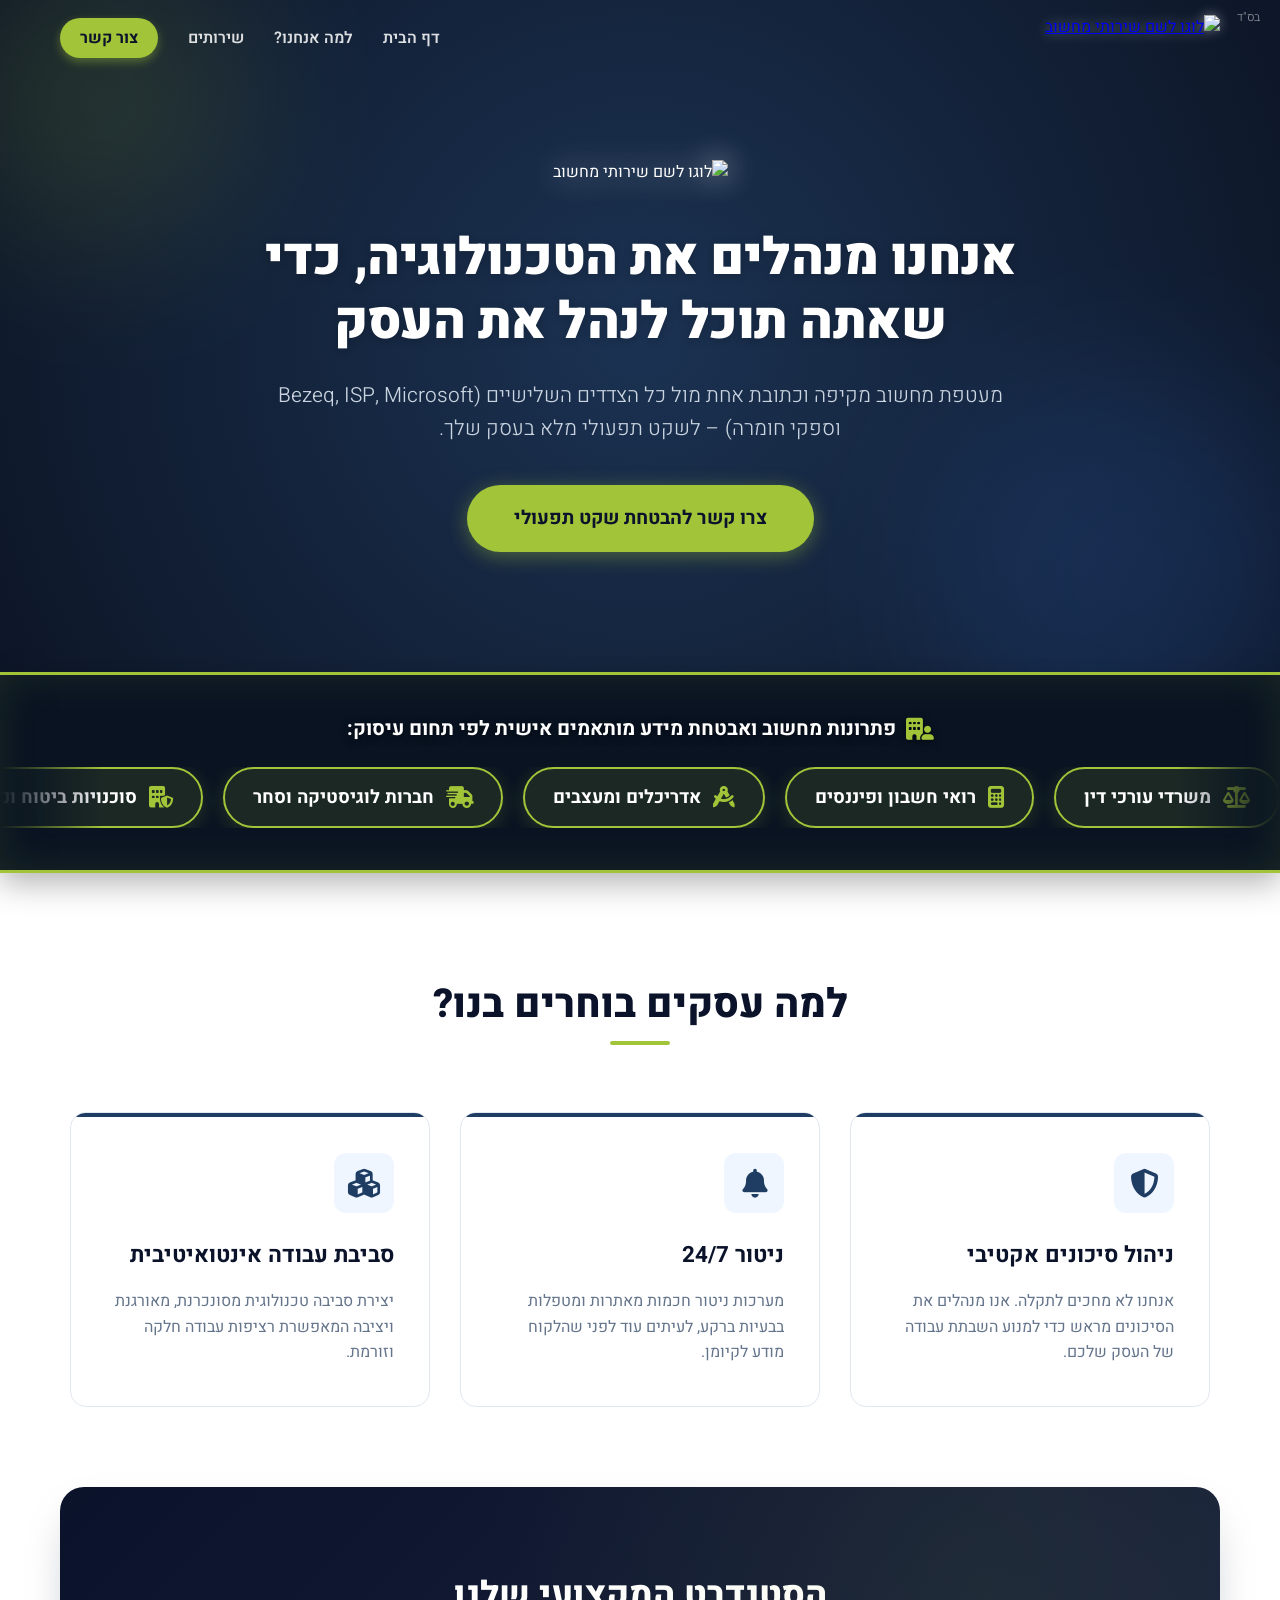
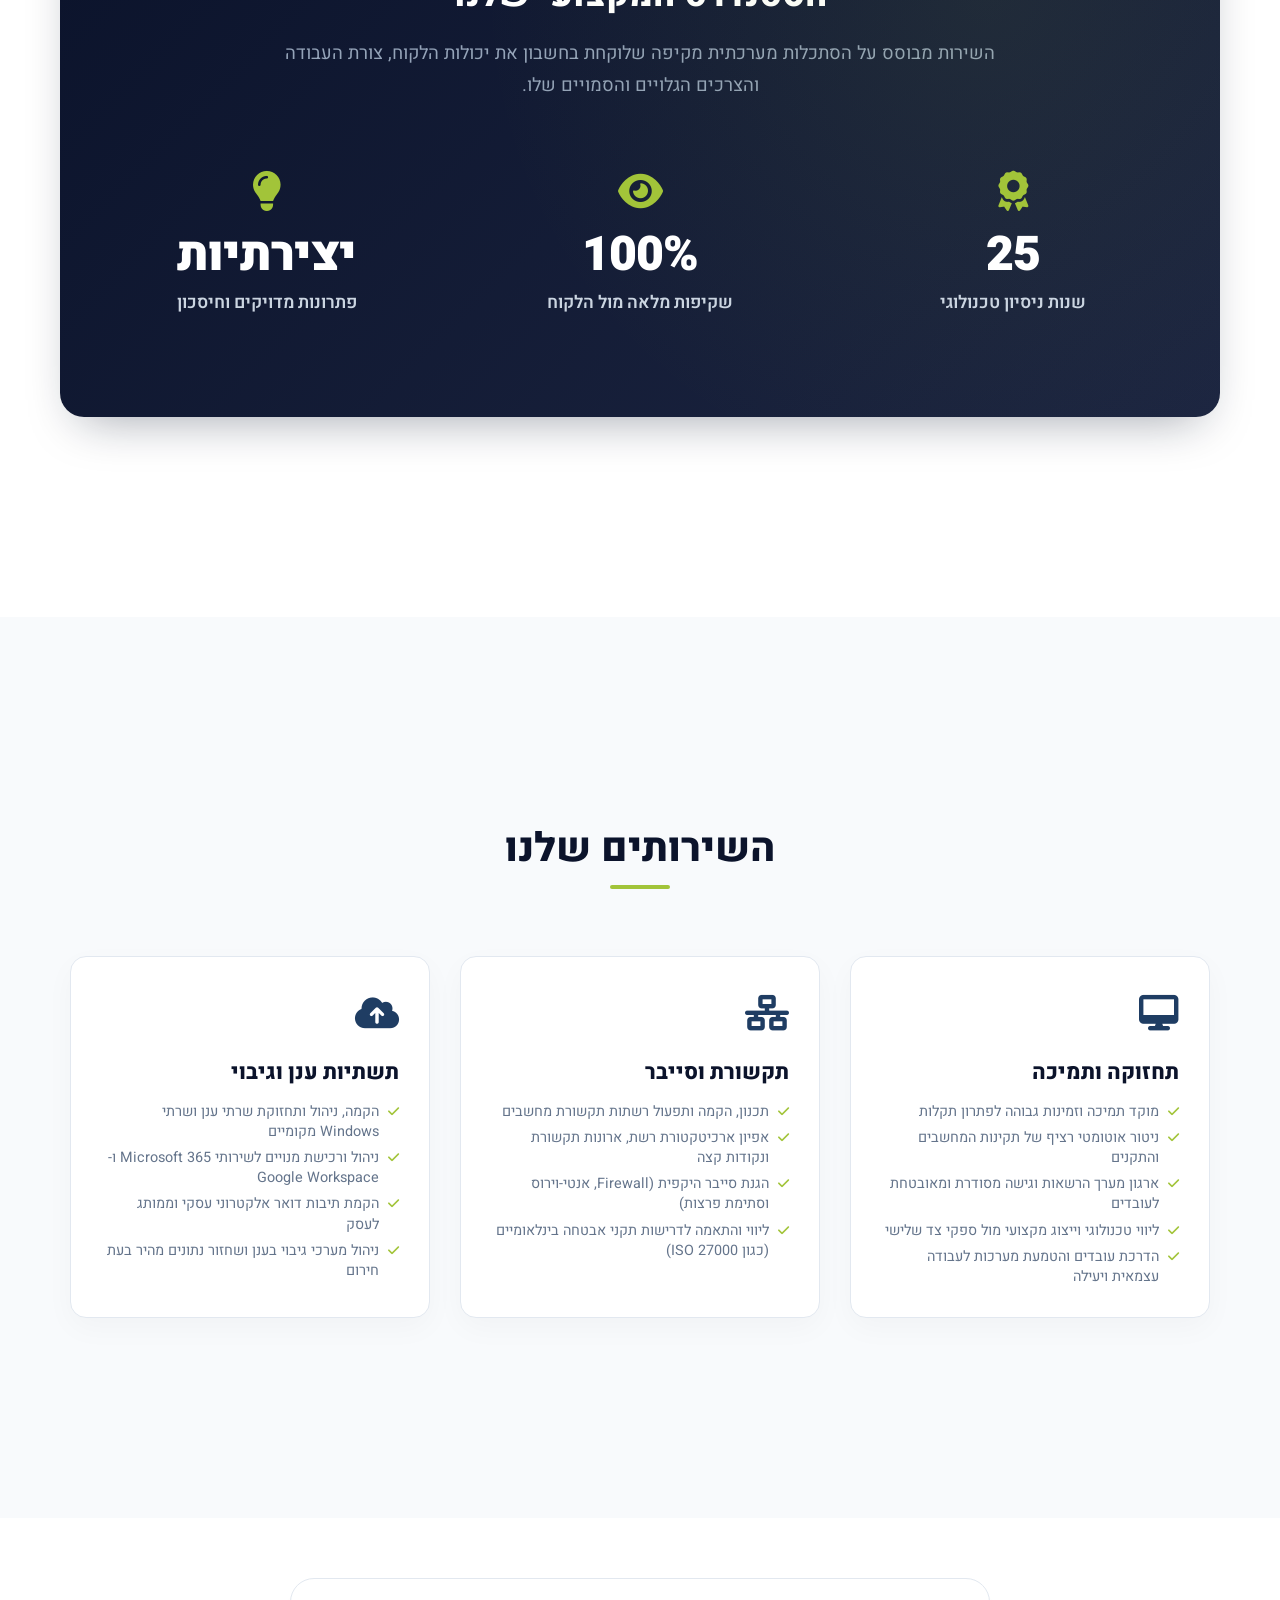
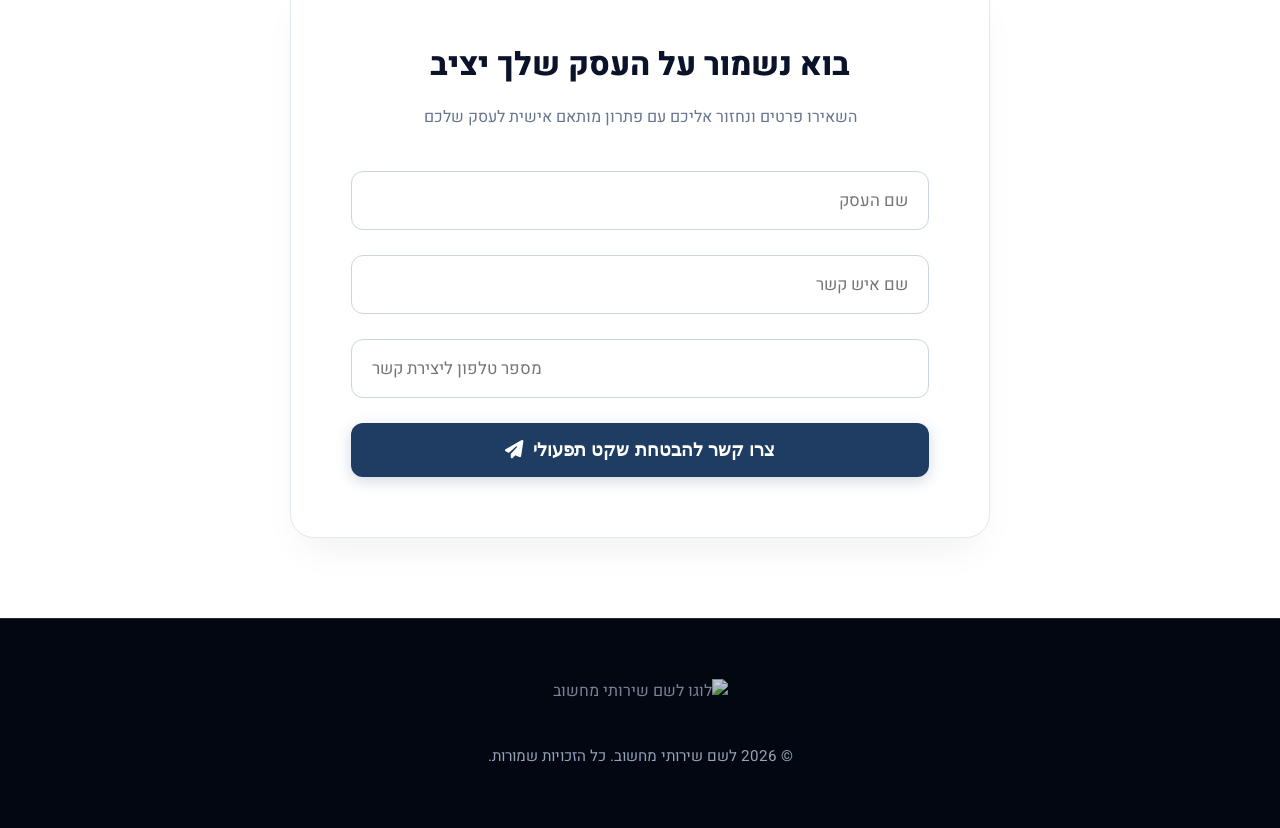
==== commit cbf54e01: "Upload index.html via AntiGravity Integration" ====
--- a/index.html
+++ b/index.html
@@ -1,228 +1,2003 @@
-<!DOCTYPE html>
+<!DOCTYPE html> <!-- Vercel Refresh Build -->
 <html lang="he" dir="rtl">
 <head>
     <meta charset="UTF-8">
     <meta name="viewport" content="width=device-width, initial-scale=1.0">
-    <title>התומך האישי - פרוטוקולים והנחיות</title>
-    <!-- Assistant Font from Google Fonts for premium look -->
-    <link rel="preconnect" href="https://fonts.googleapis.com">
-    <link rel="preconnect" href="https://fonts.gstatic.com" crossorigin>
-    <link href="https://fonts.googleapis.com/css2?family=Assistant:wght@300;400;500;600;700&display=swap" rel="stylesheet">
-    <link rel="stylesheet" href="styles.css">
+    <meta name="description" content="לשם שירותי מחשוב - פתרונות טכנולוגיים, אבטחת מידע, ניהול סיכונים תפעוליים ותשתיות ענן מתקדמות לעסקים וארגונים. שקט תעשייתי לעסק שלך.">
+    <meta name="keywords" content="שירותי מחשוב, אבטחת מידע, סייבר, גיבוי בענן, תמיכת מחשבים, רשתות תקשורת, לשם שירותי מחשוב, דן שירותי מחשוב">
+    <meta name="author" content="לשם שירותי מחשוב">
+    <title>לשם שירותי מחשוב - פתרונות טכנולוגיים ומערכתיים לעסקים</title>
+    
+    <!-- פונטים ואייקונים -->
+    <link rel="stylesheet" href="https://cdnjs.cloudflare.com/ajax/libs/font-awesome/6.4.0/css/all.min.css">
+    <link href="https://fonts.googleapis.com/css2?family=Heebo:wght@300;400;600;700;900&display=swap" rel="stylesheet">
+    
+    <style>
+        :root {
+            --primary: #0b132b;          /* כחול נייבי עמוק מאוד */
+            --primary-light: #1c2541;    /* כחול נייבי בהיר יותר */
+            --secondary: #1f3d63;        /* כחול רויאל מותאם ללוגו */
+            --accent: #a2c439;           /* ירוק ליים זוהר מהלוגו */
+            --accent-hover: #8eb12f;     /* ירוק ליים כהה יותר ל-hover */
+            --accent-glow: rgba(162, 196, 57, 0.4);
+            --text-dark: #1e293b;        /* אפור פחם לטקסט */
+            --text-light: #64748b;       /* אפור בהיר לטקסט משני */
+            --bg-light: #f8fafc;         /* רקע בהיר */
+            --bg-card: #ffffff;          /* רקע כרטיסיה */
+            --border-color: #e2e8f0;     /* צבע גבולות עדין */
+            --transition: all 0.3s cubic-bezier(0.4, 0, 0.2, 1);
+        }
+
+        * {
+            box-sizing: border-box;
+            margin: 0;
+            padding: 0;
+        }
+
+        html {
+            scroll-behavior: smooth;
+        }
+
+        body {
+            font-family: 'Heebo', system-ui, -apple-system, sans-serif;
+            color: var(--text-dark);
+            background-color: #ffffff;
+            line-height: 1.6;
+            overflow-x: hidden;
+        }
+
+        /* סרגל ניווט עליון */
+        header {
+            position: fixed;
+            top: 0;
+            left: 0;
+            width: 100%;
+            z-index: 1000;
+            transition: var(--transition);
+            background: transparent;
+            padding: 15px 0;
+        }
+
+        header.scrolled {
+            background: rgba(15, 23, 42, 0.95);
+            backdrop-filter: blur(12px);
+            -webkit-backdrop-filter: blur(12px);
+            box-shadow: 0 10px 30px -10px rgba(0, 0, 0, 0.3);
+            padding: 10px 0;
+        }
+
+        /* בס"ד */
+        .bsd {
+            position: absolute;
+            top: 8px;
+            right: 20px;
+            color: rgba(255, 255, 255, 0.55);
+            font-size: 0.75rem;
+            font-weight: 300;
+            z-index: 1005;
+            transition: var(--transition);
+        }
+
+        header.scrolled .bsd {
+            color: rgba(255, 255, 255, 0.75);
+            top: 5px;
+        }
+
+        .nav-container {
+            max-width: 1200px;
+            margin: 0 auto;
+            padding: 0 20px;
+            display: flex;
+            justify-content: space-between;
+            align-items: center;
+            position: relative;
+        }
+
+        .logo-container {
+            pointer-events: none;
+            transition: var(--transition);
+            opacity: 0;
+            transform: translateY(-5px);
+        }
+
+        header.scrolled .logo-container {
+            pointer-events: auto;
+            opacity: 1;
+            transform: translateY(0);
+        }
+
+        .logo-container img {
+            height: 48px;
+            width: auto;
+            display: block;
+            transition: var(--transition);
+            filter: drop-shadow(0 0 6px rgba(255, 255, 255, 0.4));
+        }
+
+        header.scrolled .logo-container img {
+            height: 40px;
+        }
+
+        .nav-menu {
+            display: flex;
+            list-style: none;
+            gap: 30px;
+            align-items: center;
+        }
+
+        .nav-link {
+            color: rgba(255, 255, 255, 0.85);
+            text-decoration: none;
+            font-weight: 600;
+            font-size: 1rem;
+            transition: var(--transition);
+            position: relative;
+            padding: 5px 0;
+        }
+
+        .nav-link::after {
+            content: '';
+            position: absolute;
+            bottom: 0;
+            right: 0;
+            width: 0;
+            height: 2px;
+            background-color: var(--accent);
+            transition: var(--transition);
+        }
+
+        .nav-link:hover {
+            color: #ffffff;
+        }
+
+        .nav-link:hover::after {
+            width: 100%;
+        }
+
+        /* כפתור יצירת קשר בפינה */
+        .nav-cta {
+            background-color: var(--accent);
+            color: var(--primary) !important;
+            padding: 8px 20px;
+            border-radius: 20px;
+            font-weight: 700;
+            transition: var(--transition);
+            box-shadow: 0 4px 10px var(--accent-glow);
+        }
+
+        .nav-cta::after {
+            display: none;
+        }
+
+        .nav-cta:hover {
+            background-color: #ffffff;
+            transform: translateY(-2px);
+            box-shadow: 0 6px 15px rgba(255, 255, 255, 0.2);
+        }
+
+        /* תפריט המבורגר למובייל */
+        .hamburger {
+            display: none;
+            cursor: pointer;
+            background: none;
+            border: none;
+            font-size: 1.5rem;
+            color: #ffffff;
+        }
+
+        /* Hero Section */
+        .hero-section {
+            background: radial-gradient(circle at center, #1b3252 0%, #0d1627 100%);
+            position: relative;
+            padding: 160px 20px 120px;
+            color: white;
+            text-align: center;
+            overflow: hidden;
+        }
+
+        /* עיטורים זוהרים ברקע ה-Hero */
+        .hero-section::before, .hero-section::after {
+            content: '';
+            position: absolute;
+            border-radius: 50%;
+            filter: blur(80px);
+            z-index: 1;
+            opacity: 0.15;
+        }
+
+        .hero-section::before {
+            width: 300px;
+            height: 300px;
+            background: var(--accent);
+            top: -50px;
+            left: -50px;
+        }
+
+        .hero-section::after {
+            width: 400px;
+            height: 400px;
+            background: #3b82f6;
+            bottom: -100px;
+            right: -50px;
+        }
+
+        .hero-content {
+            max-width: 900px;
+            margin: 0 auto;
+            position: relative;
+            z-index: 2;
+            display: flex;
+            flex-direction: column;
+            align-items: center;
+        }
+
+        .hero-logo {
+            max-height: 120px;
+            margin-bottom: 40px;
+            filter: drop-shadow(0 0 15px rgba(255, 255, 255, 0.75));
+            animation: float 6s ease-in-out infinite;
+        }
+
+        @keyframes float {
+            0% { transform: translateY(0px); }
+            50% { transform: translateY(-10px); }
+            100% { transform: translateY(0px); }
+        }
+
+        .hero-text h1 {
+            font-size: 3.2rem;
+            font-weight: 900;
+            line-height: 1.25;
+            margin-bottom: 25px;
+            letter-spacing: -0.5px;
+            text-shadow: 0 2px 10px rgba(0,0,0,0.2);
+        }
+
+        .hero-text p {
+            font-size: 1.3rem;
+            color: #cbd5e1;
+            margin-bottom: 40px;
+            max-width: 750px;
+            font-weight: 300;
+            margin-left: auto;
+            margin-right: auto;
+        }
+
+        .hero-btn {
+            background-color: var(--accent);
+            color: var(--primary);
+            text-decoration: none;
+            padding: 16px 45px;
+            border-radius: 50px;
+            font-size: 1.2rem;
+            font-weight: 700;
+            display: inline-block;
+            transition: var(--transition);
+            box-shadow: 0 4px 20px var(--accent-glow);
+            border: 2px solid transparent;
+        }
+
+        .hero-btn:hover {
+            transform: translateY(-3px);
+            box-shadow: 0 8px 25px var(--accent-glow);
+            background-color: #ffffff;
+            color: var(--primary);
+        }
+
+        /* סקטורים פוטנציאליים - Infinite Ticker (בולט וגדול) */
+        .sectors-ticker-section {
+            background: #091322;
+            padding: 38px 0 42px 0;
+            border-top: 3px solid var(--accent);
+            border-bottom: 3px solid var(--accent);
+            overflow: hidden;
+            position: relative;
+            box-shadow: inset 0 0 40px rgba(162, 196, 57, 0.12), 0 10px 30px rgba(0,0,0,0.3);
+        }
+
+        .sectors-ticker-container {
+            max-width: 1300px;
+            margin: 0 auto;
+            text-align: center;
+        }
+
+        .sectors-ticker-title {
+            color: #ffffff;
+            font-size: 1.25rem;
+            font-weight: 700;
+            margin-bottom: 22px;
+            display: flex;
+            align-items: center;
+            justify-content: center;
+            gap: 10px;
+            text-shadow: 0 2px 8px rgba(0,0,0,0.6);
+        }
+
+        .sectors-ticker-title i {
+            color: var(--accent);
+            font-size: 1.4rem;
+        }
+
+        .sectors-marquee {
+            width: 100%;
+            overflow: hidden;
+            position: relative;
+            mask-image: linear-gradient(to right, transparent, black 8%, black 92%, transparent);
+            -webkit-mask-image: linear-gradient(to right, transparent, black 8%, black 92%, transparent);
+        }
+
+        .sectors-track {
+            display: flex;
+            gap: 20px;
+            width: max-content;
+            animation: marquee 35s linear infinite;
+        }
+
+        .sectors-track:hover {
+            animation-play-state: paused;
+        }
+
+        @keyframes marquee {
+            0% {
+                transform: translateX(0);
+            }
+            100% {
+                transform: translateX(50%);
+            }
+        }
+
+        .sector-pill {
+            background: rgba(162, 196, 57, 0.12);
+            border: 2px solid var(--accent);
+            border-radius: 50px;
+            padding: 14px 28px;
+            color: #ffffff;
+            font-size: 1.15rem;
+            font-weight: 700;
+            display: flex;
+            align-items: center;
+            gap: 12px;
+            white-space: nowrap;
+            transition: all 0.3s ease;
+            backdrop-filter: blur(10px);
+            box-shadow: 0 4px 20px rgba(162, 196, 57, 0.2);
+            cursor: pointer;
+        }
+
+        .sector-pill i {
+            color: var(--accent);
+            font-size: 1.35rem;
+            transition: all 0.3s ease;
+        }
+
+        .sector-pill:hover {
+            background: var(--accent);
+            color: var(--primary);
+            border-color: #ffffff;
+            transform: translateY(-4px) scale(1.03);
+            box-shadow: 0 8px 30px rgba(162, 196, 57, 0.5);
+        }
+
+        .sector-pill:hover i {
+            color: var(--primary);
+        }
+
+        /* גריד כללי ומגבלות רוחב */
+        .container {
+            max-width: 1200px;
+            margin: 0 auto;
+            padding: 100px 20px;
+        }
+
+        .section-header {
+            text-align: center;
+            max-width: 700px;
+            margin: 0 auto 60px;
+        }
+
+        .section-title {
+            color: var(--primary);
+            font-size: 2.5rem;
+            font-weight: 800;
+            margin-bottom: 15px;
+            position: relative;
+            display: inline-block;
+        }
+
+        .section-title::after {
+            content: '';
+            position: absolute;
+            bottom: -8px;
+            left: 50%;
+            transform: translateX(-50%);
+            width: 60px;
+            height: 4px;
+            background-color: var(--accent);
+            border-radius: 2px;
+        }
+
+        /* רמז גלילה למובייל */
+        .mobile-scroll-hint {
+            display: none;
+            text-align: center;
+            color: var(--text-light);
+            font-size: 0.85rem;
+            margin-top: 10px;
+            align-items: center;
+            justify-content: center;
+            gap: 6px;
+            font-weight: 600;
+        }
+
+        .sliding-hint-arrow {
+            animation: swipeLeft 1.5s infinite ease-in-out;
+        }
+
+        @keyframes swipeLeft {
+            0% { transform: translateX(0); opacity: 1; }
+            50% { transform: translateX(-6px); opacity: 0.4; }
+            100% { transform: translateX(0); opacity: 1; }
+        }
+
+        /* כרטיסיות בידול - Features */
+        .features-grid {
+            display: flex;
+            flex-wrap: wrap;
+            justify-content: center;
+            gap: 30px;
+            margin-bottom: 40px;
+        }
+
+        .feature-card {
+            background: var(--bg-card);
+            padding: 40px 35px;
+            border-radius: 16px;
+            border: 1px solid #e2e8f0;
+            transition: var(--transition);
+            position: relative;
+            overflow: hidden;
+            display: flex;
+            flex-direction: column;
+            flex: 1 1 300px;
+            max-width: 360px;
+            height: auto;
+        }
+
+        .feature-card::before {
+            content: '';
+            position: absolute;
+            top: 0;
+            left: 0;
+            width: 100%;
+            height: 4px;
+            background-color: var(--secondary);
+            transition: var(--transition);
+        }
+
+        .feature-card:hover {
+            transform: translateY(-8px);
+            box-shadow: 0 20px 40px -15px rgba(15, 23, 42, 0.1);
+            border-color: var(--accent);
+        }
+
+        .feature-card:hover::before {
+            background-color: var(--accent);
+        }
+
+        .feature-card .icon-wrapper {
+            width: 60px;
+            height: 60px;
+            background-color: #eff6ff;
+            color: var(--secondary);
+            border-radius: 12px;
+            display: flex;
+            align-items: center;
+            justify-content: center;
+            margin-bottom: 25px;
+            font-size: 1.8rem;
+            transition: var(--transition);
+        }
+
+        .feature-card:hover .icon-wrapper {
+            background-color: var(--accent);
+            color: var(--primary);
+            transform: scale(1.1);
+        }
+
+        .feature-card h3 {
+            font-size: 1.4rem;
+            font-weight: 700;
+            margin-bottom: 15px;
+            color: var(--primary);
+        }
+
+        .feature-card p {
+            color: var(--text-light);
+            font-size: 1rem;
+            line-height: 1.6;
+        }
+
+        /* באנר המדדים - Metrics */
+        .brand-banner {
+            background: linear-gradient(135deg, #0b132b 0%, #1c2541 100%);
+            color: white;
+            padding: 80px 40px;
+            border-radius: 24px;
+            margin: 40px 0 100px 0;
+            text-align: center;
+            position: relative;
+            overflow: hidden;
+            box-shadow: 0 20px 50px -20px rgba(11, 19, 43, 0.4);
+        }
+
+        .brand-banner::before {
+            content: '';
+            position: absolute;
+            top: 0;
+            left: 0;
+            width: 100%;
+            height: 100%;
+            background-image: radial-gradient(circle at 80% 20%, rgba(162, 196, 57, 0.08) 0%, transparent 50%);
+            pointer-events: none;
+        }
+
+        .brand-banner h2 {
+            font-size: 2.2rem;
+            font-weight: 800;
+            margin-bottom: 15px;
+        }
+
+        .brand-banner p.banner-subtitle {
+            max-width: 750px;
+            margin: 0 auto 50px;
+            color: #94a3b8;
+            font-size: 1.15rem;
+            line-height: 1.7;
+        }
+
+        .metrics-grid {
+            display: grid;
+            grid-template-columns: repeat(auto-fit, minmax(220px, 1fr));
+            gap: 40px;
+        }
+
+        .metric-item {
+            position: relative;
+            padding: 20px;
+            transition: var(--transition);
+        }
+
+        .metric-item:hover {
+            transform: translateY(-5px);
+        }
+
+        .metric-item i {
+            font-size: 2.5rem;
+            color: var(--accent);
+            margin-bottom: 20px;
+            display: inline-block;
+        }
+
+        .metric-num {
+            color: white;
+            font-size: 3rem;
+            font-weight: 900;
+            line-height: 1;
+            margin-bottom: 10px;
+            letter-spacing: -1px;
+        }
+
+        .metric-text {
+            color: #cbd5e1;
+            font-size: 1.1rem;
+            font-weight: 600;
+        }
+
+        /* כרטיסיות שירותים - Services */
+        .services-section {
+            background-color: var(--bg-light);
+            padding: 100px 0;
+        }
+
+        .services-container {
+            max-width: 1200px;
+            margin: 0 auto;
+            padding: 0 20px;
+        }
+
+        .services-grid {
+            display: flex;
+            flex-wrap: wrap;
+            justify-content: center;
+            gap: 30px;
+        }
+
+        .service-card {
+            background: #ffffff;
+            padding: 30px;
+            border-radius: 16px;
+            transition: var(--transition);
+            border: 1px solid #e2e8f0;
+            box-shadow: 0 10px 30px rgba(15, 23, 42, 0.03);
+            display: flex;
+            flex-direction: column;
+            flex: 1 1 320px;
+            max-width: 360px;
+            aspect-ratio: 1 / 1;
+            justify-content: flex-start;
+        }
+
+        .service-card:hover {
+            border-color: var(--accent);
+            transform: translateY(-8px);
+            box-shadow: 0 25px 50px -12px rgba(15, 23, 42, 0.08);
+        }
+
+        .service-card .icon {
+            font-size: 2.2rem;
+            color: var(--secondary);
+            margin-bottom: 12px;
+            transition: var(--transition);
+        }
+
+        .service-card:hover .icon {
+            color: var(--accent);
+            transform: scale(1.1);
+        }
+
+        .service-card h3 {
+            font-size: 1.35rem;
+            font-weight: 800;
+            margin-bottom: 12px;
+            color: var(--primary);
+        }
+
+        .service-card ul {
+            list-style: none;
+            margin-top: 0;
+            display: flex;
+            flex-direction: column;
+            gap: 6px;
+        }
+
+        .service-card li {
+            position: relative;
+            padding-right: 20px;
+            margin-bottom: 0;
+            color: var(--text-light);
+            font-size: 0.9rem;
+            line-height: 1.4;
+        }
+
+        .service-card li::before {
+            content: '\f00c';
+            font-family: 'Font Awesome 6 Free';
+            font-weight: 900;
+            position: absolute;
+            right: 0;
+            top: 1px;
+            color: var(--accent);
+            font-size: 0.8rem;
+        }
+
+        /* אזור לקוחות מרוצים - Testimonials Slider */
+        .testimonials-section {
+            background: linear-gradient(135deg, #101f30 0%, #1e355c 100%);
+            padding: 100px 0 60px; /* Reduced bottom padding from 100px to 60px */
+            margin: 80px 0 0;
+            color: #ffffff;
+        }
+
+        .testimonials-section .section-title {
+            color: #ffffff;
+        }
+
+        .testimonials-slider {
+            width: calc(100% - 160px);
+            max-width: 850px;
+            margin: 0 auto;
+            position: relative;
+            padding: 50px 70px;
+            border-radius: 24px;
+            background: rgba(255, 255, 255, 0.05);
+            backdrop-filter: blur(12px);
+            -webkit-backdrop-filter: blur(12px);
+            border: 1px solid rgba(255, 255, 255, 0.1);
+            box-shadow: 0 20px 50px rgba(0, 0, 0, 0.2);
+            overflow: visible;
+        }
+
+        .testimonials-wrapper {
+            position: relative;
+            min-height: 200px;
+            overflow: hidden;
+            width: 100%;
+        }
+
+        .testimonial-slide {
+            position: absolute;
+            top: 0;
+            left: 0;
+            width: 100%;
+            opacity: 0;
+            transform: translateX(30px);
+            transition: opacity 1s cubic-bezier(0.25, 1, 0.5, 1), transform 1s cubic-bezier(0.25, 1, 0.5, 1);
+            pointer-events: none;
+            display: flex;
+            flex-direction: column;
+            justify-content: space-between;
+            height: 100%;
+        }
+
+        .testimonial-slide.active {
+            opacity: 1;
+            transform: translateX(0);
+            pointer-events: auto;
+            position: relative;
+        }
+
+        .testimonial-quote {
+            position: relative;
+            padding: 10px 45px 10px 0;
+        }
+
+        .testimonial-quote .quote-icon {
+            font-size: 2.2rem;
+            color: var(--accent);
+            opacity: 0.75;
+            position: absolute;
+            top: 10px;
+            right: 0;
+            z-index: 1;
+        }
+
+        .testimonial-quote p {
+            font-size: 1.25rem;
+            color: #cbd5e1;
+            line-height: 1.8;
+            font-style: italic;
+            position: relative;
+            z-index: 2;
+        }
+
+        .testimonial-author {
+            display: flex;
+            align-items: center;
+            gap: 15px;
+            margin-top: 30px;
+            border-top: 1px solid rgba(255, 255, 255, 0.1);
+            padding-top: 20px;
+        }
+
+        .author-avatar {
+            width: 50px;
+            height: 50px;
+            background-color: var(--secondary);
+            color: #ffffff;
+            font-weight: 700;
+            font-size: 1.25rem;
+            border-radius: 50%;
+            display: flex;
+            align-items: center;
+            justify-content: center;
+            border: 2px solid var(--accent);
+        }
+
+        .author-info h4 {
+            font-size: 1.1rem;
+            font-weight: 700;
+            color: #ffffff;
+        }
+
+        .author-info p {
+            font-size: 0.9rem;
+            color: #94a3b8;
+        }
+
+        /* חצים לסליידר */
+        .slider-arrow {
+            position: absolute;
+            top: 50%;
+            transform: translateY(-50%);
+            width: 44px;
+            height: 44px;
+            background: rgba(255, 255, 255, 0.08);
+            border: 1px solid rgba(255, 255, 255, 0.1);
+            color: #ffffff;
+            border-radius: 50%;
+            display: flex;
+            align-items: center;
+            justify-content: center;
+            cursor: pointer;
+            transition: var(--transition);
+            z-index: 10;
+        }
+
+        .slider-arrow:hover {
+            background: var(--accent);
+            color: var(--primary);
+            border-color: var(--accent);
+            transform: translateY(-50%) scale(1.1);
+        }
+
+        .prev-arrow {
+            right: -60px;
+        }
+
+        .next-arrow {
+            left: -60px;
+        }
+
+        .slider-dots {
+            display: flex;
+            justify-content: center;
+            gap: 10px;
+            margin-top: 30px;
+        }
+
+        .slider-dots .dot {
+            width: 10px;
+            height: 10px;
+            background-color: rgba(255, 255, 255, 0.3);
+            border-radius: 50%;
+            cursor: pointer;
+            transition: var(--transition);
+        }
+
+        .slider-dots .dot.active {
+            background-color: var(--accent);
+            transform: scale(1.2);
+            width: 24px;
+            border-radius: 6px;
+        }
+
+        /* אזור השותפים לדרך (Client Logos) */
+        .partners-section {
+            background: linear-gradient(180deg, #f8fafc 0%, #f1f5f9 100%);
+            border-top: 1px solid #e2e8f0;
+            border-bottom: 1px solid #e2e8f0;
+            text-align: center;
+            padding: 0;
+            position: relative;
+            overflow: hidden;
+        }
+
+        .partners-header {
+            display: flex;
+            align-items: center;
+            justify-content: center;
+            gap: 12px;
+            margin-bottom: 25px;
+        }
+
+        .partners-title {
+            color: var(--primary); /* Deep navy */
+            font-size: 1.4rem; /* Enlarge title */
+            font-weight: 700;
+            margin: 0;
+            letter-spacing: 0.5px;
+        }
+
+        .partners-scroll-hint {
+            display: none;
+        }
+
+        @keyframes arrowBlink {
+            0% { opacity: 0.3; transform: translateX(0); }
+            50% { opacity: 1; transform: translateX(-5px); }
+            100% { opacity: 0.3; transform: translateX(0); }
+        }
+
+        .blinking-arrow {
+            animation: arrowBlink 1.5s infinite ease-in-out;
+            color: var(--accent);
+            font-size: 1.1rem;
+            display: block;
+        }
+
+        .partners-slider-container {
+            position: relative;
+            margin: 0 auto;
+            padding: 0 50px;
+        }
+
+        .partners-slider-container .slider-arrow {
+            position: absolute;
+            top: 50%;
+            transform: translateY(-50%);
+            width: 40px;
+            height: 40px;
+            border-radius: 50%;
+            background: rgba(30, 41, 59, 0.7);
+            border: 1px solid rgba(255, 255, 255, 0.15);
+            color: #ffffff;
+            font-size: 0.9rem;
+            cursor: pointer;
+            display: flex;
+            align-items: center;
+            justify-content: center;
+            transition: all 0.3s ease;
+            z-index: 10;
+            backdrop-filter: blur(8px);
+        }
+
+        .partners-slider-container .slider-arrow:hover {
+            background: var(--primary);
+            border-color: var(--primary);
+            color: #ffffff;
+            box-shadow: var(--shadow-md);
+            transform: translateY(-50%) scale(1.05);
+        }
+
+        .partners-slider-container .prev-arrow {
+            right: 0;
+        }
+
+        .partners-slider-container .next-arrow {
+            left: 0;
+        }
+
+        .partners-logos {
+            display: flex;
+            justify-content: flex-start;
+            align-items: center;
+            gap: 45px;
+            flex-wrap: nowrap;
+            overflow-x: auto;
+            scroll-behavior: smooth;
+            padding: 15px 5px;
+            scrollbar-width: none; /* Firefox */
+            -ms-overflow-style: none; /* IE/Edge */
+        }
+
+        .partners-logos::-webkit-scrollbar {
+            display: none; /* Chrome/Safari */
+        }
+
+        .partner-logo {
+            display: flex;
+            align-items: center;
+            justify-content: center;
+            transition: var(--transition);
+            cursor: default;
+            flex: 0 0 auto;
+            background: transparent;
+            border: none;
+            padding: 12px 30px;
+            height: 130px; /* Enlarge 2x (from 72px) */
+            min-width: 240px; /* Enlarge 1.6x (from 150px) */
+        }
+
+        .partner-logo:hover {
+            transform: translateY(-4px) scale(1.03);
+        }
+
+        .partner-logo img {
+            height: 90px; /* Enlarge 2x (from 48px) */
+            width: auto;
+            max-width: 200px; /* Enlarge 1.6x (from 120px) */
+            object-fit: contain;
+            opacity: 0.85; /* Soft opacity by default */
+            /* Soft dark shadow that helps white/colored logos stand out on light background */
+            filter: drop-shadow(0 2px 6px rgba(15, 23, 42, 0.08)) drop-shadow(0 1px 2px rgba(15, 23, 42, 0.04));
+            transition: var(--transition);
+        }
+
+        .partner-logo:hover img {
+            opacity: 1;
+            filter: drop-shadow(0 8px 20px rgba(15, 23, 42, 0.12)) drop-shadow(0 2px 5px rgba(15, 23, 42, 0.08));
+        }
+
+
+        /* טופס יצירת קשר - Contact */
+        .contact-wrapper {
+            max-width: 700px;
+            margin: 0 auto;
+        }
+
+        .contact-section-inner {
+            background: #ffffff;
+            padding: 60px;
+            border-radius: 24px;
+            box-shadow: 0 20px 40px -15px rgba(15, 23, 42, 0.08);
+            border: 1px solid #e2e8f0;
+        }
+
+        .contact-section-inner h2 {
+            text-align: center;
+            font-size: 2rem;
+            font-weight: 800;
+            color: var(--primary);
+            margin-bottom: 15px;
+        }
+
+        .contact-section-inner p {
+            text-align: center;
+            color: var(--text-light);
+            margin-bottom: 40px;
+        }
+
+        .form-group {
+            margin-bottom: 25px;
+            position: relative;
+        }
+
+        .form-control {
+            width: 100%;
+            padding: 16px 20px;
+            border: 1.5px solid #cbd5e1;
+            border-radius: 12px;
+            font-size: 1.05rem;
+            font-family: inherit;
+            color: var(--text-dark);
+            transition: var(--transition);
+            background-color: #ffffff;
+            outline: none;
+        }
+
+        .form-control:focus {
+            border-color: var(--secondary);
+            box-shadow: 0 0 0 4px rgba(31, 61, 99, 0.15);
+        }
+
+        .submit-btn {
+            background-color: var(--secondary);
+            color: white;
+            padding: 16px 30px;
+            border: none;
+            border-radius: 12px;
+            font-size: 1.15rem;
+            font-weight: 700;
+            width: 100%;
+            cursor: pointer;
+            transition: var(--transition);
+            box-shadow: 0 4px 15px rgba(31, 61, 99, 0.2);
+            display: flex;
+            justify-content: center;
+            align-items: center;
+            gap: 10px;
+        }
+
+        .submit-btn:hover {
+            background-color: var(--primary);
+            transform: translateY(-2px);
+            box-shadow: 0 8px 25px rgba(15, 23, 42, 0.25);
+        }
+
+        /* מודאל הודעת הצלחה */
+        .modal {
+            position: fixed;
+            top: 0;
+            left: 0;
+            width: 100%;
+            height: 100%;
+            background: rgba(15, 23, 42, 0.6);
+            backdrop-filter: blur(8px);
+            z-index: 2000;
+            display: flex;
+            align-items: center;
+            justify-content: center;
+            opacity: 0;
+            pointer-events: none;
+            transition: opacity 0.4s ease;
+        }
+
+        .modal.active {
+            opacity: 1;
+            pointer-events: auto;
+        }
+
+        .modal-content {
+            background: #ffffff;
+            padding: 50px 40px;
+            border-radius: 24px;
+            max-width: 450px;
+            width: 90%;
+            text-align: center;
+            box-shadow: 0 25px 50px -12px rgba(0, 0, 0, 0.25);
+            transform: scale(0.8);
+            transition: transform 0.4s cubic-bezier(0.34, 1.56, 0.64, 1);
+        }
+
+        .modal.active .modal-content {
+            transform: scale(1);
+        }
+
+        .success-icon {
+            width: 80px;
+            height: 80px;
+            background-color: #f0fdf4;
+            color: #22c55e;
+            border-radius: 50%;
+            display: flex;
+            align-items: center;
+            justify-content: center;
+            font-size: 2.5rem;
+            margin: 0 auto 25px;
+            animation: scaleIn 0.5s ease;
+        }
+
+        @keyframes scaleIn {
+            0% { transform: scale(0); }
+            100% { transform: scale(1); }
+        }
+
+        .modal-title {
+            font-size: 1.6rem;
+            font-weight: 800;
+            color: var(--primary);
+            margin-bottom: 10px;
+        }
+
+        .modal-text {
+            color: var(--text-light);
+            font-size: 1.05rem;
+            margin-bottom: 30px;
+        }
+
+        .modal-btn {
+            background-color: var(--secondary);
+            color: white;
+            padding: 12px 30px;
+            border: none;
+            border-radius: 10px;
+            font-weight: 700;
+            cursor: pointer;
+            transition: var(--transition);
+        }
+
+        .modal-btn:hover {
+            background-color: var(--primary);
+        }
+
+        /* כפתור וואטסאפ צף */
+        .whatsapp-bubble {
+            position: fixed;
+            bottom: 30px;
+            left: 30px;
+            width: 60px;
+            height: 60px;
+            background-color: #25d366;
+            color: white;
+            border-radius: 50%;
+            display: flex;
+            align-items: center;
+            justify-content: center;
+            font-size: 2.2rem;
+            box-shadow: 0 8px 25px rgba(37, 211, 102, 0.4);
+            text-decoration: none;
+            z-index: 999;
+            transition: var(--transition);
+            animation: pulse 2s infinite;
+        }
+
+        .whatsapp-bubble:hover {
+            transform: scale(1.1) rotate(10deg);
+            background-color: #20ba5a;
+        }
+
+        @keyframes pulse {
+            0% {
+                box-shadow: 0 0 0 0 rgba(37, 211, 102, 0.6);
+            }
+            70% {
+                box-shadow: 0 0 0 15px rgba(37, 211, 102, 0);
+            }
+            100% {
+                box-shadow: 0 0 0 0 rgba(37, 211, 102, 0);
+            }
+        }
+
+        /* פוטר */
+        footer {
+            background-color: #030712;
+            color: #94a3b8;
+            padding: 60px 20px;
+            text-align: center;
+            border-top: 1px solid #1f2937;
+        }
+
+        .footer-container {
+            max-width: 1200px;
+            margin: 0 auto;
+            display: flex;
+            flex-direction: column;
+            align-items: center;
+            gap: 25px;
+        }
+
+        .footer-logo {
+            height: 40px;
+            width: auto;
+            opacity: 0.8;
+            transition: var(--transition);
+        }
+
+        .footer-logo:hover {
+            opacity: 1;
+        }
+
+        .footer-text {
+            font-size: 0.95rem;
+        }
+
+        .footer-credits {
+            font-size: 0.85rem;
+            color: #64748b;
+        }
+
+        /* התאמה לרספונסיביות - Responsive queries */
+        @media (max-width: 968px) {
+            .hero-text h1 {
+                font-size: 2.6rem;
+            }
+            .hero-text p {
+                font-size: 1.15rem;
+            }
+            .section-title {
+                font-size: 2.1rem;
+            }
+            .brand-banner {
+                padding: 60px 20px;
+            }
+        }
+
+        @media (max-width: 768px) {
+            header {
+                background: rgba(15, 23, 42, 0.95);
+                padding: 10px 0;
+            }
+            
+            .hamburger {
+                display: flex !important;
+                align-items: center;
+                justify-content: center;
+                width: 44px;
+                height: 44px;
+                background: rgba(255, 255, 255, 0.08);
+                border: 1px solid rgba(255, 255, 255, 0.1);
+                border-radius: 50%;
+                color: #ffffff;
+                margin-left: 8px;
+                padding: 0;
+                font-size: 1.25rem;
+                transition: var(--transition);
+            }
+            .hamburger:hover, .hamburger:focus {
+                background: rgba(255, 255, 255, 0.15);
+                border-color: rgba(255, 255, 255, 0.25);
+            }
+
+            .bsd {
+                position: absolute !important;
+                left: 50% !important;
+                top: 50% !important;
+                transform: translate(-50%, -50%) !important;
+                right: auto !important;
+                margin: 0 !important;
+                padding: 0 !important;
+                line-height: 1 !important;
+                display: block !important;
+                font-size: 0.75rem !important;
+            }
+
+            .nav-menu {
+                position: absolute;
+                top: 100%;
+                left: 0;
+                width: 100%;
+                background: rgba(15, 23, 42, 0.98);
+                flex-direction: column;
+                padding: 30px 20px;
+                gap: 20px;
+                box-shadow: 0 15px 30px rgba(0, 0, 0, 0.2);
+                border-top: 1px solid #1f2937;
+                transform: translateY(-150%);
+                opacity: 0;
+                transition: all 0.4s ease;
+                pointer-events: none;
+            }
+
+            .nav-menu.active {
+                transform: translateY(0);
+                opacity: 1;
+                pointer-events: auto;
+            }
+
+            .nav-link {
+                font-size: 1.1rem;
+                display: block;
+                text-align: center;
+                padding: 8px 0;
+            }
+
+            .nav-cta {
+                display: inline-block;
+                width: 100%;
+                text-align: center;
+                margin-top: 10px;
+            }
+
+            .hero-section {
+                padding: 140px 20px 80px;
+            }
+
+            .hero-text h1 {
+                font-size: 2.1rem;
+            }
+
+            .hero-text p {
+                font-size: 1rem;
+                margin-bottom: 30px;
+            }
+
+            .hero-btn {
+                padding: 14px 35px;
+                font-size: 1.1rem;
+            }
+
+            .container {
+                padding: 60px 20px;
+            }
+
+            /* גלילה אופקית במובייל עם הצמדה (Scroll Snap) */
+            .features-grid, .services-grid {
+                display: flex !important;
+                flex-wrap: nowrap !important;
+                justify-content: flex-start !important;
+                overflow-x: auto !important;
+                scroll-snap-type: x mandatory !important;
+                gap: 20px !important;
+                padding: 10px 5px 25px !important;
+                scroll-behavior: smooth !important;
+                -ms-overflow-style: none;
+                scrollbar-width: none;
+            }
+            .features-grid::-webkit-scrollbar, .services-grid::-webkit-scrollbar {
+                display: none;
+            }
+            .feature-card, .service-card {
+                flex: 0 0 85% !important;
+                width: 85% !important;
+                max-width: 85% !important;
+                scroll-snap-align: center !important;
+                box-shadow: 0 10px 20px rgba(0, 0, 0, 0.05) !important;
+                aspect-ratio: auto !important;
+            }
+
+            .mobile-scroll-hint {
+                display: flex !important;
+            }
+
+            .testimonials-slider {
+                width: 100% !important;
+                padding: 40px 20px !important;
+            }
+
+            /* מיקום החצים מחדש בתוך כרטיסיית לקוחות במובייל */
+            .prev-arrow {
+                right: 15px !important;
+            }
+
+            .next-arrow {
+                left: 15px !important;
+            }
+
+            .contact-section-inner {
+                padding: 40px 20px;
+            }
+
+            .whatsapp-bubble {
+                bottom: 20px;
+                left: 20px;
+                width: 50px;
+                height: 50px;
+                font-size: 1.8rem;
+            }
+
+            /* שורת שותפים רוחבית במובייל */
+            .partners-slider-container {
+                padding: 0 !important;
+            }
+            .partners-slider-container .slider-arrow {
+                display: none !important;
+            }
+            .partners-logos {
+                display: flex !important;
+                flex-wrap: nowrap !important;
+                overflow-x: auto !important;
+                justify-content: flex-start !important;
+                gap: 30px !important;
+                padding: 10px 10px 20px !important;
+                scrollbar-width: none;
+                -ms-overflow-style: none;
+            }
+            .partners-logos::-webkit-scrollbar {
+                display: none;
+            }
+            .partner-logo {
+                flex: 0 0 auto !important;
+                white-space: nowrap !important;
+                height: 75px !important;
+                min-width: 145px !important;
+                padding: 8px 18px !important;
+                border-radius: 10px !important;
+            }
+            .partner-logo img {
+                height: 50px !important;
+                max-width: 120px !important;
+                filter: drop-shadow(0 2px 6px rgba(15, 23, 42, 0.08)) !important;
+            }
+
+            .partners-scroll-hint {
+                display: flex !important;
+                align-items: center;
+            }
+
+            .testimonial-quote {
+                padding: 10px 32px 10px 0 !important;
+            }
+            .testimonial-quote .quote-icon {
+                font-size: 1.6rem !important;
+                top: 8px !important;
+                right: 0 !important;
+            }
+        }
+    </style>
 </head>
 <body>
-    <div class="dashboard-container">
-        <!-- Medical Header -->
-        <header class="dashboard-header">
-            <div class="header-content">
-                <div class="header-main-row">
-                    <div class="header-brand-wrapper">
-                        <div class="header-logo-wrapper">
-                            <img src="מתכתב.jpg" alt="לוגו התומך האישי" class="header-logo-img">
-                            <h1 class="dashboard-title">התומך האישי</h1>
-                        </div>
-                        <p class="dashboard-subtitle">הנחיות הכנה ופרוטוקולים רפואיים למחלקות פנימיות</p>
+
+    <!-- סרגל ניווט עליון -->
+    <header id="mainHeader">
+        <div class="bsd">בס"ד</div>
+        <div class="nav-container">
+            <a href="#" class="logo-container">
+                <img src="logo_transparent.png" alt="לוגו לשם שירותי מחשוב">
+            </a>
+            
+            <button class="hamburger" id="hamburgerMenu" aria-label="תפריט ניווט">
+                <i class="fa-solid fa-bars"></i>
+            </button>
+
+            <ul class="nav-menu" id="navMenu">
+                <li><a href="#" class="nav-link">דף הבית</a></li>
+                <li><a href="#why-us" class="nav-link">למה אנחנו?</a></li>
+                <li><a href="#services" class="nav-link">שירותים</a></li>
+                <li><a href="#contact" class="nav-link nav-cta">צור קשר</a></li>
+            </ul>
+        </div>
+    </header>
+
+    <!-- חלק ה-Hero -->
+    <section class="hero-section">
+        <div class="hero-content">
+            <img src="logo_transparent.png" alt="לוגו לשם שירותי מחשוב" class="hero-logo">
+            <div class="hero-text">
+                <h1>אנחנו מנהלים את הטכנולוגיה, כדי שאתה תוכל לנהל את העסק</h1>
+                <p>מעטפת מחשוב מקיפה וכתובת אחת מול כל הצדדים השלישיים (Bezeq, ISP, Microsoft וספקי חומרה) – לשקט תפעולי מלא בעסק שלך.</p>
+                <a href="#contact" class="hero-btn">צרו קשר להבטחת שקט תפעולי</a>
+            </div>
+        </div>
+    </section>
+
+    <!-- אזור סקטורים פוטנציאליים - Infinite Ticker -->
+    <section class="sectors-ticker-section">
+        <div class="sectors-ticker-container">
+            <p class="sectors-ticker-title"><i class="fa-solid fa-building-user"></i> פתרונות מחשוב ואבטחת מידע מותאמים אישית לפי תחום עיסוק:</p>
+            <div class="sectors-marquee">
+                <div class="sectors-track">
+                    <!-- סט 1 -->
+                    <div class="sector-pill"><i class="fa-solid fa-scale-balanced"></i> משרדי עורכי דין</div>
+                    <div class="sector-pill"><i class="fa-solid fa-calculator"></i> רואי חשבון ופיננסים</div>
+                    <div class="sector-pill"><i class="fa-solid fa-compass-drafting"></i> אדריכלים ומעצבים</div>
+                    <div class="sector-pill"><i class="fa-solid fa-truck-fast"></i> חברות לוגיסטיקה וסחר</div>
+                    <div class="sector-pill"><i class="fa-solid fa-building-shield"></i> סוכנויות ביטוח ונדל"ן</div>
+                    <div class="sector-pill"><i class="fa-solid fa-user-doctor"></i> קליניקות ומכונים</div>
+                    <div class="sector-pill"><i class="fa-solid fa-laptop-code"></i> חברות הייטק וסטארטאפים</div>
+                    <div class="sector-pill"><i class="fa-solid fa-briefcase"></i> משרדי ייעוץ וניהול</div>
+                    <!-- סט 2 כפול ליצירת תנועה רציפה ואינסופית -->
+                    <div class="sector-pill"><i class="fa-solid fa-scale-balanced"></i> משרדי עורכי דין</div>
+                    <div class="sector-pill"><i class="fa-solid fa-calculator"></i> רואי חשבון ופיננסים</div>
+                    <div class="sector-pill"><i class="fa-solid fa-compass-drafting"></i> אדריכלים ומעצבים</div>
+                    <div class="sector-pill"><i class="fa-solid fa-truck-fast"></i> חברות לוגיסטיקה וסחר</div>
+                    <div class="sector-pill"><i class="fa-solid fa-building-shield"></i> סוכנויות ביטוח ונדל"ן</div>
+                    <div class="sector-pill"><i class="fa-solid fa-user-doctor"></i> קליניקות ומכונים</div>
+                    <div class="sector-pill"><i class="fa-solid fa-laptop-code"></i> חברות הייטק וסטארטאפים</div>
+                    <div class="sector-pill"><i class="fa-solid fa-briefcase"></i> משרדי ייעוץ וניהול</div>
+                </div>
+            </div>
+        </div>
+    </section>
+
+    <!-- תוכן ראשי -->
+    <div class="container" id="why-us">
+        
+        <!-- חלק היתרונות -->
+        <section style="margin-bottom: 80px;">
+            <div class="section-header">
+                <h2 class="section-title">למה עסקים בוחרים בנו?</h2>
+                <div class="mobile-scroll-hint">
+                    <span>החליקו לצד לצפייה</span>
+                    <i class="fa-solid fa-arrow-left sliding-hint-arrow"></i>
+                </div>
+            </div>
+            <div class="features-grid">
+                <div class="feature-card">
+                    <div class="icon-wrapper"><i class="fa-solid fa-shield-halved"></i></div>
+                    <h3>ניהול סיכונים אקטיבי</h3>
+                    <p>אנחנו לא מחכים לתקלה. אנו מנהלים את הסיכונים מראש כדי למנוע השבתת עבודה של העסק שלכם.</p>
+                </div>
+                <div class="feature-card">
+                    <div class="icon-wrapper"><i class="fa-solid fa-bell"></i></div>
+                    <h3>ניטור 24/7</h3>
+                    <p>מערכות ניטור חכמות מאתרות ומטפלות בבעיות ברקע, לעיתים עוד לפני שהלקוח מודע לקיומן.</p>
+                </div>
+                <div class="feature-card">
+                    <div class="icon-wrapper"><i class="fa-solid fa-cubes"></i></div>
+                    <h3>סביבת עבודה אינטואיטיבית</h3>
+                    <p>יצירת סביבה טכנולוגית מסונכרנת, מאורגנת ויציבה המאפשרת רציפות עבודה חלקה וזורמת.</p>
+                </div>
+            </div>
+        </section>
+
+        <!-- באנר המדדים -->
+        <section class="brand-banner">
+            <h2>הסטנדרט המקצועי שלנו</h2>
+            <p class="banner-subtitle">השירות מבוסס על הסתכלות מערכתית מקיפה שלוקחת בחשבון את יכולות הלקוח, צורת העבודה והצרכים הגלויים והסמויים שלו.</p>
+            <div class="metrics-grid">
+                <div class="metric-item">
+                    <i class="fa-solid fa-award"></i>
+                    <div class="metric-num">25</div>
+                    <div class="metric-text">שנות ניסיון טכנולוגי</div>
+                </div>
+                <div class="metric-item">
+                    <i class="fa-solid fa-eye"></i>
+                    <div class="metric-num">100%</div>
+                    <div class="metric-text">שקיפות מלאה מול הלקוח</div>
+                </div>
+                <div class="metric-item">
+                    <i class="fa-solid fa-lightbulb"></i>
+                    <div class="metric-num">יצירתיות</div>
+                    <div class="metric-text">פתרונות מדויקים וחיסכון</div>
+                </div>
+            </div>
+        </section>
+    </div> <!-- סגירת Container ראשון -->
+
+    <!-- אזור השירותים - רקע מלא -->
+    <section id="services" class="services-section">
+        <div class="container">
+            <div class="section-header">
+                <h2 class="section-title">השירותים שלנו</h2>
+                <div class="mobile-scroll-hint">
+                    <span>החליקו לצד לצפייה</span>
+                    <i class="fa-solid fa-arrow-left sliding-hint-arrow"></i>
+                </div>
+            </div>
+            <div class="services-grid">
+                <div class="service-card">
+                    <div class="icon"><i class="fa-solid fa-desktop"></i></div>
+                    <h3>תחזוקה ותמיכה</h3>
+                    <ul>
+                        <li>מוקד תמיכה וזמינות גבוהה לפתרון תקלות</li>
+                        <li>ניטור אוטומטי רציף של תקינות המחשבים והתקנים</li>
+                        <li>ארגון מערך הרשאות וגישה מסודרת ומאובטחת לעובדים</li>
+                        <li>ליווי טכנולוגי וייצוג מקצועי מול ספקי צד שלישי</li>
+                        <li>הדרכת עובדים והטמעת מערכות לעבודה עצמאית ויעילה</li>
+                    </ul>
+                </div>
+                <div class="service-card">
+                    <div class="icon"><i class="fa-solid fa-network-wired"></i></div>
+                    <h3>תקשורת וסייבר</h3>
+                    <ul>
+                        <li>תכנון, הקמה ותפעול רשתות תקשורת מחשבים</li>
+                        <li>אפיון ארכיטקטורת רשת, ארונות תקשורת ונקודות קצה</li>
+                        <li>הגנת סייבר היקפית (Firewall, אנטי-וירוס וסתימת פרצות)</li>
+                        <li>ליווי והתאמה לדרישות תקני אבטחה בינלאומיים (כגון ISO 27000)</li>
+                    </ul>
+                </div>
+                <div class="service-card">
+                    <div class="icon"><i class="fa-solid fa-cloud-arrow-up"></i></div>
+                    <h3>תשתיות ענן וגיבוי</h3>
+                    <ul>
+                        <li>הקמה, ניהול ותחזוקת שרתי ענן ושרתי Windows מקומיים</li>
+                        <li>ניהול ורכישת מנויים לשירותי Microsoft 365 ו-Google Workspace</li>
+                        <li>הקמת תיבות דואר אלקטרוני עסקי וממותג לעסק</li>
+                        <li>ניהול מערכי גיבוי בענן ושחזור נתונים מהיר בעת חירום</li>
+                    </ul>
+                </div>
+            </div>
+        </div>
+    </section>
+
+    <!-- אזור לקוחות מרוצים (Testimonials) - מוסתר זמנית (ניתן להחזיר ע"י הסרת style="display: none;") -->
+    <section id="testimonials" class="testimonials-section" style="display: none;">
+        <div class="container">
+            <div class="section-header">
+                <h2 class="section-title">לקוחות מרוצים</h2>
+            </div>
+            
+            <div class="testimonials-slider">
+                <!-- חצים למעבר ידני מהיר -->
+                <button class="slider-arrow prev-arrow" id="prevSlideBtn" aria-label="הקודם">
+                    <i class="fa-solid fa-chevron-right"></i>
+                </button>
+                <button class="slider-arrow next-arrow" id="nextSlideBtn" aria-label="הבא">
+                    <i class="fa-solid fa-chevron-left"></i>
+                </button>
+
+                <div class="testimonials-wrapper" id="testimonialsWrapper">
+                    
+                    <!-- לקוח 1 -->
+                    <div class="testimonial-slide active">
+                        <div class="testimonial-quote">
+                            <i class="fa-solid fa-quote-right quote-icon"></i>
+                            <p>דן מעניק לנו שירותי מחשוב מקיפים כבר שנתיים. מאז שהתחלנו לעבוד איתו, אין השבתות עבודה. הניטור האקטיבי שלו פותר בעיות עוד לפני שאנחנו מרגישים אותן. שקט תפעולי אמיתי!</p>
+                        </div>
+                        <div class="testimonial-author">
+                            <div class="author-avatar">מ</div>
+                            <div class="author-info">
+                                <h4>מאיר כהן</h4>
+                                <p>מנכ"ל, כהן ושות' פיננסים</p>
+                            </div>
+                        </div>
                     </div>
-                    <!-- Search Bar -->
-                    <div class="search-bar-container">
-                        <!-- IV Renewal Card -->
-                        <div class="iv-renewal-card">
-                            <div class="iv-renewal-title">חידוש עירוי</div>
-                            <div class="iv-renewal-date" id="ivRenewalDate">מ-...</div>
-                            <div class="iv-renewal-note">שימי לב, אם את בתחילת משמרת לילה לפני 00:00 התאריך הוא יום אחד אחרי</div>
-                        </div>
-                        <div class="search-input-wrapper">
-                            <input type="text" id="keywordSearch" class="search-input" placeholder="חיפוש...">
-                            <div class="search-icon-wrapper">
-                                <svg viewBox="0 0 24 24" width="20" height="20" fill="none" stroke="currentColor" stroke-width="2.5" stroke-linecap="round" stroke-linejoin="round" class="search-icon"><circle cx="11" cy="11" r="8"></circle><line x1="21" y1="21" x2="16.65" y2="16.65"></line></svg>
+
+                    <!-- לקוח 2 -->
+                    <div class="testimonial-slide">
+                        <div class="testimonial-quote">
+                            <i class="fa-solid fa-quote-right quote-icon"></i>
+                            <p>המעבר לענן ואבטחת המידע של המשרד שלנו בוצעו בצורה מושלמת ובשקיפות מלאה. דן תמיד זמין לכל שאלה, ומציג פתרונות יצירתיים שחסכו לנו המון כסף בעלויות התשתית.</p>
+                        </div>
+                        <div class="testimonial-author">
+                            <div class="author-avatar">ש</div>
+                            <div class="author-info">
+                                <h4>שירה לוי</h4>
+                                <p>מנהלת תפעול, טק-לוגיסטיקס</p>
                             </div>
+                        </div>
+                    </div>
+
+                    <!-- לקוח 3 -->
+                    <div class="testimonial-slide">
+                        <div class="testimonial-quote">
+                            <i class="fa-solid fa-quote-right quote-icon"></i>
+                            <p>ממליץ בחום על לשם שירותי מחשוב. רמת המקצועיות, השירותיות והידע בסייבר ואבטחת מידע היא מהגבוהות שפגשנו. שירות מהיר, אמין וישר.</p>
+                        </div>
+                        <div class="testimonial-author">
+                            <div class="author-avatar">א</div>
+                            <div class="author-info">
+                                <h4>אביב מזרחי</h4>
+                                <p>בעלים, מזרחי אדריכלים</p>
+                            </div>
+                        </div>
+                    </div>
+
+                </div>
+
+                <!-- כפתורי מעבר -->
+                <div class="slider-dots" id="sliderDots">
+                    <span class="dot active" data-index="0"></span>
+                    <span class="dot" data-index="1"></span>
+                    <span class="dot" data-index="2"></span>
+                </div>
+            </div>
+        </div>
+    </section>
+
+    <!-- אזור השותפים לדרך (Client Logos) - מוסתר זמנית (ניתן להחזיר ע"י הסרת style="display: none;") -->
+    <section class="partners-section" style="display: none;">
+        <div class="container" style="padding-top: 40px; padding-bottom: 40px;">
+                <div class="partners-header">
+                    <p class="partners-title">חברות וארגונים שעובדים איתנו</p>
+                    <div class="partners-scroll-hint">
+                        <i class="fa-solid fa-arrow-left-long blinking-arrow"></i>
+                    </div>
+                </div>
+                <div class="partners-slider-container">
+                    <button class="slider-arrow prev-arrow" id="prevPartnerBtn" aria-label="הקודם">
+                        <i class="fa-solid fa-chevron-right"></i>
+                    </button>
+                    <button class="slider-arrow next-arrow" id="nextPartnerBtn" aria-label="הבא">
+                        <i class="fa-solid fa-chevron-left"></i>
+                    </button>
+                    <div class="partners-logos" id="partnersLogos">
+                        <div class="partner-logo">
+                            <img src="logos/clean_Adobe Express - file.png" alt="שותף">
+                        </div>
+                        <div class="partner-logo">
+                            <img src="logos/clean_edited-photo (1).png" alt="שותף">
+                        </div>
+                        <div class="partner-logo">
+                            <img src="logos/clean_edited-photo (10).png" alt="שותף">
+                        </div>
+                        <div class="partner-logo">
+                            <img src="logos/clean_edited-photo (12).png" alt="שותף">
+                        </div>
+                        <div class="partner-logo">
+                            <img src="logos/clean_edited-photo (14).png" alt="שותף">
+                        </div>
+                        <div class="partner-logo">
+                            <img src="logos/clean_edited-photo (15).png" alt="שותף">
+                        </div>
+                        <div class="partner-logo">
+                            <img src="logos/clean_edited-photo (16).png" alt="שותף">
+                        </div>
+                        <div class="partner-logo">
+                            <img src="logos/clean_edited-photo (17).png" alt="שותף">
+                        </div>
+                        <div class="partner-logo">
+                            <img src="logos/clean_edited-photo (18).png" alt="שותף">
+                        </div>
+                        <div class="partner-logo">
+                            <img src="logos/clean_edited-photo (19).png" alt="שותף">
+                        </div>
+                        <div class="partner-logo">
+                            <img src="logos/clean_edited-photo (2).png" alt="שותף">
+                        </div>
+                        <div class="partner-logo">
+                            <img src="logos/clean_edited-photo (20).png" alt="שותף">
+                        </div>
+                        <div class="partner-logo">
+                            <img src="logos/clean_edited-photo (21).png" alt="שותף">
+                        </div>
+                        <div class="partner-logo">
+                            <img src="logos/clean_edited-photo (22).png" alt="שותף">
+                        </div>
+                        <div class="partner-logo">
+                            <img src="logos/clean_edited-photo (3).png" alt="שותף">
+                        </div>
+                        <div class="partner-logo">
+                            <img src="logos/clean_edited-photo (4).png" alt="שותף">
+                        </div>
+                        <div class="partner-logo">
+                            <img src="logos/clean_edited-photo (5).png" alt="שותף">
+                        </div>
+                        <div class="partner-logo">
+                            <img src="logos/clean_edited-photo (6).png" alt="שותף">
+                        </div>
+                        <div class="partner-logo">
+                            <img src="logos/clean_edited-photo (7).png" alt="שותף">
+                        </div>
+                        <div class="partner-logo">
+                            <img src="logos/clean_edited-photo (8).png" alt="שותף">
+                        </div>
+                        <div class="partner-logo">
+                            <img src="logos/clean_edited-photo.png" alt="שותף">
                         </div>
                     </div>
                 </div>
             </div>
-        </header>
-
-        <!-- Top Action Card for Gemini -->
-        <div class="action-banner">
-            <div class="banner-body">
-                <div class="banner-text">
-                    <h2 class="banner-title">מעוניינים לשאול שאלה חופשית בניסוח שלכם?</h2>
-                    <p class="banner-desc">עברו ל-Gem לשאלת שאלות חופשיות</p>
-                </div>
-                <a id="geminiLinkButton" href="https://gemini.google.com/gem/1GKeoRjd4wUCTeysYQqoPiFw6kKjxZC3T?usp=sharing" target="_blank" class="banner-button">
-                    מעבר ל-Gem לשאלות חופשיות
-                    <svg viewBox="0 0 24 24" width="20" height="20" fill="none" stroke="currentColor" stroke-width="2" stroke-linecap="round" stroke-linejoin="round" class="button-icon"><path d="M18 13v6a2 2 0 0 1-2 2H5a2 2 0 0 1-2-2V8a2 2 0 0 1 2-2h6"></path><polyline points="15 3 21 3 21 9"></polyline><line x1="10" y1="14" x2="21" y2="3"></line></svg>
-                </a>
+        </section>
+
+    <!-- Container שלישי ליצירת קשר -->
+    <div class="container" style="padding-top: 60px; padding-bottom: 80px;">
+        <!-- אזור יצירת קשר -->
+        <section id="contact" class="contact-wrapper" style="margin-top: 0;">
+            <div class="contact-section-inner">
+                <h2>בוא נשמור על העסק שלך יציב</h2>
+                <p>השאירו פרטים ונחזור אליכם עם פתרון מותאם אישית לעסק שלכם</p>
+                
+                <form id="leadForm">
+                    <div class="form-group">
+                        <input type="text" id="businessName" class="form-control" placeholder="שם העסק" required>
+                    </div>
+                    <div class="form-group">
+                        <input type="text" id="contactName" class="form-control" placeholder="שם איש קשר" required>
+                    </div>
+                    <div class="form-group">
+                        <input type="tel" id="contactPhone" class="form-control" placeholder="מספר טלפון ליצירת קשר" required>
+                    </div>
+                    <button type="submit" class="submit-btn">
+                        <span>צרו קשר להבטחת שקט תפעולי</span>
+                        <i class="fa-solid fa-paper-plane"></i>
+                    </button>
+                </form>
             </div>
-        </div>
-
-        <!-- Main Protocols List -->
-        <main class="protocols-list" id="protocolsContainer">
-            <!-- JavaScript will render the cards here -->
-        </main>
-
-        <!-- Footer -->
-        <footer class="dashboard-footer">
-            <p>© 2026 פיתוח והנגשה: <a href="#" id="contactLink" class="footer-link">ישראל שכטר</a> | <a href="#" id="termsLink" class="footer-link">תנאי שימוש והסרת אחריות</a></p>
-        </footer>
+        </section>
+
     </div>
 
-    <!-- Modal Backdrop Overlay -->
-    <div class="modal-overlay" id="modalOverlay"></div>
-
-    <!-- Contact Modal (ישראל שכטר) -->
-    <div class="modal-card" id="contactModal">
-        <div class="modal-header">
-            <h2 class="modal-title">פרטי יצירת קשר</h2>
-            <button class="modal-close-btn" id="closeContactBtn">&times;</button>
-        </div>
-        <div class="modal-body">
-            <div class="contact-methods">
-                <a href="tel:0527670137" class="contact-item">
-                    <svg viewBox="0 0 24 24" width="24" height="24" fill="none" stroke="currentColor" stroke-width="2" stroke-linecap="round" stroke-linejoin="round" class="contact-icon"><path d="M22 16.92v3a2 2 0 0 1-2.18 2 19.79 19.79 0 0 1-8.63-3.07 19.5 19.5 0 0 1-6-6 19.79 19.79 0 0 1-3.07-8.67A2 2 0 0 1 4.11 2h3a2 2 0 0 1 2 1.72 12.84 12.84 0 0 0 .7 2.81 2 2 0 0 1-.45 2.11L8.09 9.91a16 16 0 0 0 6 6l1.27-1.27a2 2 0 0 1 2.11-.45 12.84 12.84 0 0 0 2.81.7A2 2 0 0 1 22 16.92z"></path></svg>
-                    <span class="contact-value">052-7670137</span>
-                </a>
-                <a href="https://wa.me/972527670137" target="_blank" class="contact-item">
-                    <svg viewBox="0 0 24 24" width="24" height="24" fill="none" stroke="currentColor" stroke-width="2" stroke-linecap="round" stroke-linejoin="round" class="contact-icon"><path d="M21 11.5a8.38 8.38 0 0 1-.9 3.8 8.5 8.5 0 0 1-7.6 4.7 8.38 8.38 0 0 1-3.8-.9L3 21l1.9-5.7a8.38 8.38 0 0 1-.9-3.8 8.5 8.5 0 0 1 4.7-7.6 8.38 8.38 0 0 1 3.8-.9h.5a8.48 8.48 0 0 1 8 8v.5z"></path></svg>
-                    <span class="contact-value">וואטסאפ (972527670137+)</span>
-                </a>
-                <a href="mailto:ym123s1@gmail.com" class="contact-item">
-                    <svg viewBox="0 0 24 24" width="24" height="24" fill="none" stroke="currentColor" stroke-width="2" stroke-linecap="round" stroke-linejoin="round" class="contact-icon"><path d="M4 4h16c1.1 0 2 .9 2 2v12c0 1.1-.9 2-2 2H4c-1.1 0-2-.9-2-2V6c0-1.1.9-2 2-2z"></path><polyline points="22,6 12,13 2,6"></polyline></svg>
-                    <span class="contact-value">ym123s1@gmail.com</span>
-                </a>
+
+
+    <!-- מודאל הודעת הצלחה -->
+    <div class="modal" id="successModal">
+        <div class="modal-content">
+            <div class="success-icon">
+                <i class="fa-solid fa-check"></i>
             </div>
+            <h3 class="modal-title">פנייתך התקבלה בהצלחה!</h3>
+            <p class="modal-text">תודה על פנייתך. נציג מטעמנו יחזור אליך בהקדם האפשרי עם פתרון מותאם אישית לעסק שלך.</p>
+            <button class="modal-btn" id="closeModalBtn">סגור</button>
         </div>
     </div>
 
-    <!-- Terms Modal (תנאי שימוש והסרת אחריות) -->
-    <div class="modal-card" id="termsModal">
-        <div class="modal-header">
-            <h2 class="modal-title">תנאי שימוש והסרת אחריות</h2>
-            <button class="modal-close-btn" id="closeTermsBtn">&times;</button>
+    <!-- פוטר -->
+    <footer>
+        <div class="footer-container">
+            <img src="logo_transparent.png" alt="לוגו לשם שירותי מחשוב" class="footer-logo">
+            <p class="footer-text">© 2026 לשם שירותי מחשוב. כל הזכויות שמורות.</p>
         </div>
-        <div class="modal-body terms-body">
-            <div class="terms-section">
-                <h3 class="terms-section-title">בעלות על המידע</h3>
-                <p>הפרוטוקולים והנהלים הרפואיים המוצגים בפלטפורמה זו שייכים במלואם למחלקה / למרכז הרפואי, ומוצגים כאן לצורך הנגשה פנימית בלבד.</p>
-            </div>
-            <div class="terms-section">
-                <h3 class="terms-section-title">קניין רוחני</h3>
-                <p>העיצוב, הקוד, ממשק המשתמש ואופן הנגשת המידע בדף זה הינם פיתוח עצמאי ומקורי, ואין להעתיק או לשכפל אותם ללא אישור בכתב מהמפתח.</p>
-            </div>
-            <div class="terms-section">
-                <h3 class="terms-section-title">הסרת אחריות</h3>
-                <p>הפלטפורמה נועדה לסייע בניווט ובהנגשת המידע בלבד. האחריות על יישום הפרוטוקולים, נכונותם הרפואית ועדכונם חלה על המשתמש ועל הגורמים המוסמכים במחלקה בלבד. המפתח אינו נושא באחריות לכל החלטה או פעולה רפואית המתבצעת על בסיס המידע המוצג.</p>
-            </div>
-        </div>
-    </div>
-
-    <!-- Floating Action Button for Calculator -->
-    <button class="calculator-fab" id="calculatorFab" title="מחשבון רוקחי">
-        <svg viewBox="0 0 24 24" width="22" height="22" fill="none" stroke="currentColor" stroke-width="2.2" stroke-linecap="round" stroke-linejoin="round" class="fab-icon">
-            <rect x="4" y="2" width="16" height="20" rx="2" ry="2"></rect>
-            <line x1="8" y1="6" x2="16" y2="6"></line>
-            <line x1="16" y1="14" x2="16" y2="18"></line>
-            <line x1="8" y1="10" x2="10" y2="10"></line>
-            <line x1="12" y1="10" x2="14" y2="10"></line>
-            <line x1="8" y1="14" x2="10" y2="14"></line>
-            <line x1="12" y1="14" x2="14" y2="14"></line>
-            <line x1="8" y1="18" x2="14" y2="18"></line>
-        </svg>
-        <span>מחשבון רוקחי</span>
-    </button>
-
-    <!-- Calculator Modal -->
-    <div class="modal-card calculator-modal" id="calculatorModal">
-        <div class="modal-header">
-            <h2 class="modal-title">מחשבון רוקחי</h2>
-            <button class="modal-close-btn" id="closeCalcBtn">&times;</button>
-        </div>
-        
-        <!-- Tab Controllers -->
-        <div class="calc-tabs">
-            <button class="calc-tab active" data-tab="doseTab">מינון רצוי</button>
-            <button class="calc-tab" data-tab="dilutionTab">ריכוז ודילול</button>
-        </div>
-        
-        <div class="modal-body calc-body">
+    </footer>
+
+    <!-- קוד אינטראקטיביות -->
+    <script>
+        // שינוי עיצוב ה-Header בגלילה
+        const header = document.getElementById('mainHeader');
+        window.addEventListener('scroll', () => {
+            if (window.scrollY > 50) {
+                header.classList.add('scrolled');
+            } else {
+                header.classList.remove('scrolled');
+            }
+        });
+
+        // פתיחה וסגירה של תפריט המבורגר במובייל
+        const hamburgerMenu = document.getElementById('hamburgerMenu');
+        const navMenu = document.getElementById('navMenu');
+
+        hamburgerMenu.addEventListener('click', () => {
+            navMenu.classList.toggle('active');
+            const icon = hamburgerMenu.querySelector('i');
+            if (navMenu.classList.contains('active')) {
+                icon.classList.remove('fa-bars');
+                icon.classList.add('fa-xmark');
+            } else {
+                icon.classList.remove('fa-xmark');
+                icon.classList.add('fa-bars');
+            }
+        });
+
+        // סגירת התפריט בלחיצה על קישור
+        document.querySelectorAll('.nav-link').forEach(link => {
+            link.addEventListener('click', () => {
+                navMenu.classList.remove('active');
+                const icon = hamburgerMenu.querySelector('i');
+                icon.classList.remove('fa-xmark');
+                icon.classList.add('fa-bars');
+            });
+        });
+
+        // סליידר לקוחות מרוצים
+        const slides = document.querySelectorAll('.testimonial-slide');
+        const dots = document.querySelectorAll('.slider-dots .dot');
+        const prevBtn = document.getElementById('prevSlideBtn');
+        const nextBtn = document.getElementById('nextSlideBtn');
+        let currentSlideIndex = 0;
+        let slideInterval;
+
+        function showSlide(index) {
+            slides.forEach(slide => slide.classList.remove('active'));
+            dots.forEach(dot => dot.classList.remove('active'));
             
-            <!-- Tab 1: Desired Dose Calculator -->
-            <div class="calc-tab-content active" id="doseTab">
-                <p class="calc-description">חישוב נפח הזרקה/מתן (במ"ל) מתוך המינון הקיים במלאי (הנחה שהריכוז הוא לכל 1 מ"ל):</p>
-                <div class="calc-grid">
-                    <div class="input-group full-width">
-                        <label for="calcDesiredDose">מינון רצוי:</label>
-                        <div class="input-with-select">
-                            <input type="number" id="calcDesiredDose" class="calc-input" placeholder="לדוגמה: 500" min="0" step="any">
-                            <select id="calcDesiredDoseUnit" class="calc-select-inline">
-                                <option value="g">גרם (g)</option>
-                                <option value="mg">מ"ג (mg)</option>
-                                <option value="mcg" selected>מק"ג (mcg)</option>
-                                <option value="ng">ננוגרם (ng)</option>
-                            </select>
-                        </div>
-                    </div>
-                    <div class="input-group full-width">
-                        <label for="calcStockDose">מינון קיים במלאי (לכל 1 מ"ל):</label>
-                        <div class="input-with-select">
-                            <input type="number" id="calcStockDose" class="calc-input" placeholder="לדוגמה: 1" min="0" step="any">
-                            <select id="calcStockDoseUnit" class="calc-select-inline">
-                                <option value="g">גרם (g)</option>
-                                <option value="mg" selected>מ"ג (mg)</option>
-                                <option value="mcg">מק"ג (mcg)</option>
-                                <option value="ng">ננוגרם (ng)</option>
-                            </select>
-                        </div>
-                    </div>
-                </div>
-                
-                <div class="calc-result-box">
-                    <div class="calc-result-title">נפח למתן:</div>
-                    <div class="calc-result-value" id="doseResult">--</div>
-                    <div class="calc-result-unit">מ"ל (mL)</div>
-                </div>
-            </div>
+            slides[index].classList.add('active');
+            dots[index].classList.add('active');
+            currentSlideIndex = index;
+        }
+
+        function nextSlide() {
+            let next = currentSlideIndex + 1;
+            if (next >= slides.length) {
+                next = 0;
+            }
+            showSlide(next);
+        }
+
+        function prevSlide() {
+            let prev = currentSlideIndex - 1;
+            if (prev < 0) {
+                prev = slides.length - 1;
+            }
+            showSlide(prev);
+        }
+
+        function startSlideShow() {
+            slideInterval = setInterval(nextSlide, 5000);
+        }
+
+        function stopSlideShow() {
+            clearInterval(slideInterval);
+        }
+
+        // חצים למעבר ידני מהיר
+        nextBtn.addEventListener('click', () => {
+            nextSlide();
+            stopSlideShow();
+            startSlideShow();
+        });
+
+        prevBtn.addEventListener('click', () => {
+            prevSlide();
+            stopSlideShow();
+            startSlideShow();
+        });
+
+        dots.forEach(dot => {
+            dot.addEventListener('click', (e) => {
+                const index = parseInt(e.target.getAttribute('data-index'));
+                showSlide(index);
+                stopSlideShow();
+                startSlideShow();
+            });
+        });
+
+        if (slides.length > 0) {
+            startSlideShow();
+        }
+
+        // טיפול בשליחת טופס לידים
+        const leadForm = document.getElementById('leadForm');
+        const successModal = document.getElementById('successModal');
+        const closeModalBtn = document.getElementById('closeModalBtn');
+
+        leadForm.addEventListener('submit', (e) => {
+            e.preventDefault();
             
-            <!-- Tab 3: Concentration & Dilution Calculator -->
-            <div class="calc-tab-content" id="dilutionTab">
-                <p class="calc-description">חישוב ריכוז או דילול תמיסה (מציין כמה נוזל להוסיף ומה הנפח הסופי):</p>
-                <div class="calc-grid">
-                    <div class="input-group">
-                        <label for="calcOrigConc">ריכוז מקורי (% או מ"ג/מ"ל):</label>
-                        <input type="number" id="calcOrigConc" class="calc-input" placeholder="לדוגמה: 0.9" min="0" step="any">
-                    </div>
-                    <div class="input-group">
-                        <label for="calcOrigVol">נפח מקורי במ"ל (mL):</label>
-                        <input type="number" id="calcOrigVol" class="calc-input" placeholder="לדוגמה: 100" min="0" step="any">
-                    </div>
-                    <div class="input-group">
-                        <label for="calcTargetConc">ריכוז יעד רצוי (% או מ"ג/מ"ל):</label>
-                        <input type="number" id="calcTargetConc" class="calc-input" placeholder="לדוגמה: 3" min="0" step="any">
-                    </div>
-                    <div class="input-group">
-                        <label for="calcAddedConc">ריכוז הנוזל להוספה (% או מ"ג/מ"ל):</label>
-                        <input type="number" id="calcAddedConc" class="calc-input" placeholder="לדוגמה: 23.4 (או 0 למים/סליין)" min="0" step="any">
-                    </div>
-                </div>
-                
-                <div class="calc-result-box double-result">
-                    <div class="result-col">
-                        <div class="calc-result-title">נפח סופי כולל:</div>
-                        <div class="calc-result-value" id="dilutionFinalVol">--</div>
-                        <div class="calc-result-unit">מ"ל (mL)</div>
-                    </div>
-                    <div class="result-divider"></div>
-                    <div class="result-col">
-                        <div class="calc-result-title" id="dilutionAddedVolTitle">נפח להוספה:</div>
-                        <div class="calc-result-value highlight" id="dilutionAddedVol">--</div>
-                        <div class="calc-result-unit">מ"ל (mL)</div>
-                    </div>
-                </div>
-            </div>
+            // איסוף הפרטים
+            const leadData = {
+                businessName: document.getElementById('businessName').value,
+                contactName: document.getElementById('contactName').value,
+                contactPhone: document.getElementById('contactPhone').value
+            };
+
+            // שמירת הפרטים ב-localStorage לצורך מעקב (גיבוי מקומי)
+            const existingLeads = JSON.parse(localStorage.getItem('website_leads') || '[]');
+            existingLeads.push({ ...leadData, date: new Date().toISOString() });
+            localStorage.setItem('website_leads', JSON.stringify(existingLeads));
             
-        </div>
-    </div>
-
-    <script src="app.js"></script>
+            // הדפסה לקונסול
+            console.log('New Lead Submitted:', leadData);
+
+            // שליחה לשרת באמצעות קובץ ה-PHP (send_lead.php)
+            fetch('send_lead.php', {
+                method: 'POST',
+                headers: {
+                    'Content-Type': 'application/json'
+                },
+                body: JSON.stringify(leadData)
+            })
+            .then(response => response.json())
+            .then(data => {
+                console.log('Server response:', data);
+            })
+            .catch(error => {
+                // שגיאה (למשל כאשר מריצים מקומית ללא שרת PHP) - נרשום בקונסול אך לא נפריע למשתמש
+                console.error('PHP mail submit failed/unsupported in current environment:', error);
+            });
+
+            // איפוס הטופס והצגת המודאל
+            leadForm.reset();
+            successModal.classList.add('active');
+        });
+
+        // סגירת המודאל בלחיצה על הכפתור
+        closeModalBtn.addEventListener('click', () => {
+            successModal.classList.remove('active');
+        });
+
+        // סגירת המודאל בלחיצה מחוץ לתוכן שלו
+        successModal.addEventListener('click', (e) => {
+            if (e.target === successModal) {
+                successModal.classList.remove('active');
+            }
+        });
+
+        // גלילת שורת שותפים בלחיצה על החצים
+        const partnersLogos = document.getElementById('partnersLogos');
+        const prevPartnerBtn = document.getElementById('prevPartnerBtn');
+        const nextPartnerBtn = document.getElementById('nextPartnerBtn');
+
+        if (partnersLogos && prevPartnerBtn && nextPartnerBtn) {
+            prevPartnerBtn.addEventListener('click', () => {
+                // גלילה ימינה (אחורה ב-RTL)
+                partnersLogos.scrollBy({ left: 300, behavior: 'smooth' });
+            });
+
+            nextPartnerBtn.addEventListener('click', () => {
+                // גלילה שמאלה (קדימה ב-RTL)
+                partnersLogos.scrollBy({ left: -300, behavior: 'smooth' });
+            });
+        }
+    </script>
 </body>
 </html>
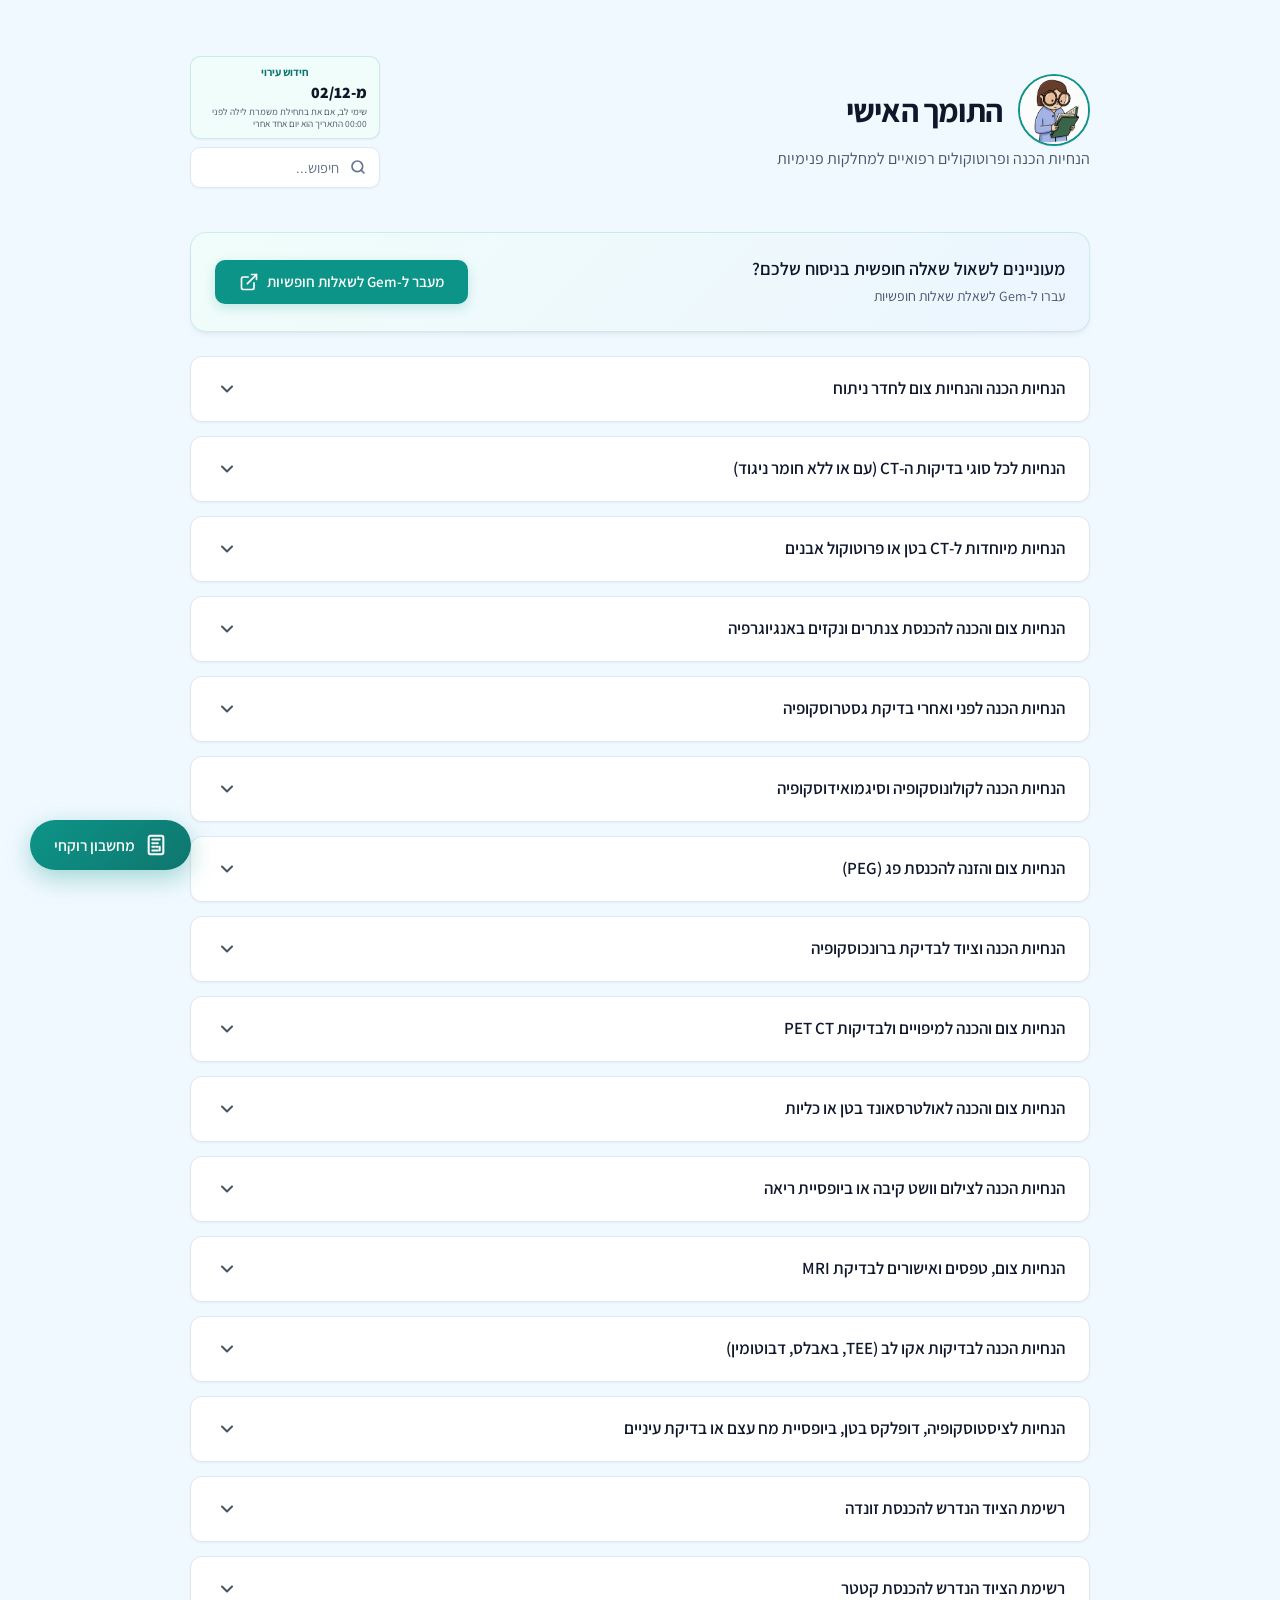
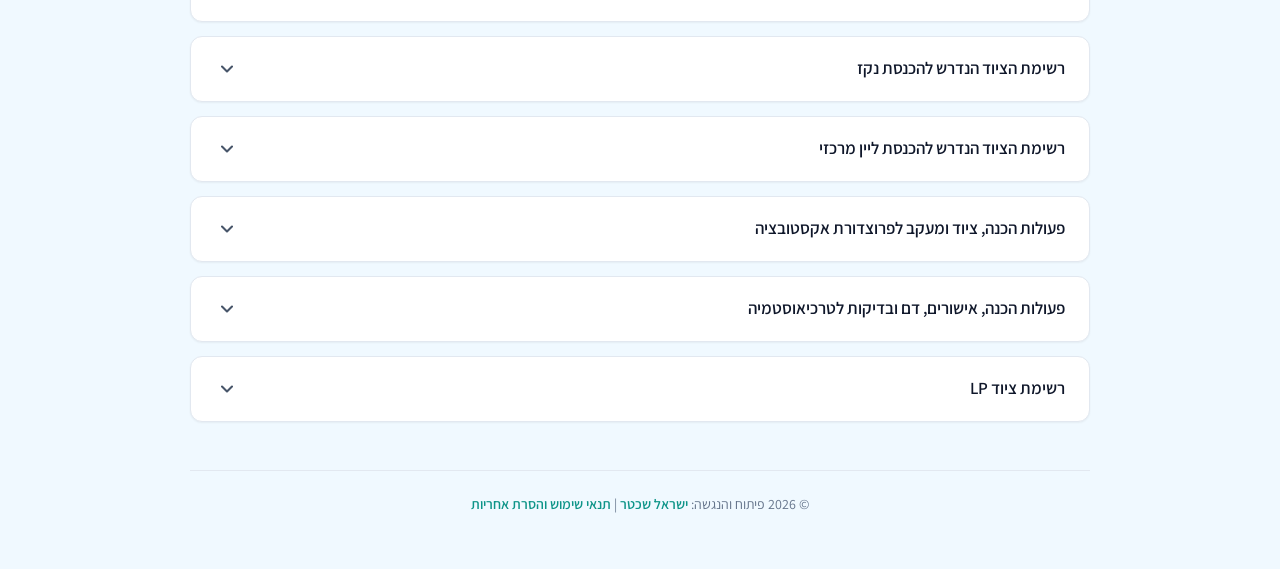
==== commit 83053dce: "Upload index.html via AntiGravity Integration" ====
--- a/index.html
+++ b/index.html
@@ -1,2003 +1,232 @@
-<!DOCTYPE html> <!-- Vercel Refresh Build -->
+<!DOCTYPE html>
 <html lang="he" dir="rtl">
 <head>
     <meta charset="UTF-8">
     <meta name="viewport" content="width=device-width, initial-scale=1.0">
-    <meta name="description" content="לשם שירותי מחשוב - פתרונות טכנולוגיים, אבטחת מידע, ניהול סיכונים תפעוליים ותשתיות ענן מתקדמות לעסקים וארגונים. שקט תעשייתי לעסק שלך.">
-    <meta name="keywords" content="שירותי מחשוב, אבטחת מידע, סייבר, גיבוי בענן, תמיכת מחשבים, רשתות תקשורת, לשם שירותי מחשוב, דן שירותי מחשוב">
-    <meta name="author" content="לשם שירותי מחשוב">
-    <title>לשם שירותי מחשוב - פתרונות טכנולוגיים ומערכתיים לעסקים</title>
-    
-    <!-- פונטים ואייקונים -->
-    <link rel="stylesheet" href="https://cdnjs.cloudflare.com/ajax/libs/font-awesome/6.4.0/css/all.min.css">
-    <link href="https://fonts.googleapis.com/css2?family=Heebo:wght@300;400;600;700;900&display=swap" rel="stylesheet">
-    
-    <style>
-        :root {
-            --primary: #0b132b;          /* כחול נייבי עמוק מאוד */
-            --primary-light: #1c2541;    /* כחול נייבי בהיר יותר */
-            --secondary: #1f3d63;        /* כחול רויאל מותאם ללוגו */
-            --accent: #a2c439;           /* ירוק ליים זוהר מהלוגו */
-            --accent-hover: #8eb12f;     /* ירוק ליים כהה יותר ל-hover */
-            --accent-glow: rgba(162, 196, 57, 0.4);
-            --text-dark: #1e293b;        /* אפור פחם לטקסט */
-            --text-light: #64748b;       /* אפור בהיר לטקסט משני */
-            --bg-light: #f8fafc;         /* רקע בהיר */
-            --bg-card: #ffffff;          /* רקע כרטיסיה */
-            --border-color: #e2e8f0;     /* צבע גבולות עדין */
-            --transition: all 0.3s cubic-bezier(0.4, 0, 0.2, 1);
-        }
-
-        * {
-            box-sizing: border-box;
-            margin: 0;
-            padding: 0;
-        }
-
-        html {
-            scroll-behavior: smooth;
-        }
-
-        body {
-            font-family: 'Heebo', system-ui, -apple-system, sans-serif;
-            color: var(--text-dark);
-            background-color: #ffffff;
-            line-height: 1.6;
-            overflow-x: hidden;
-        }
-
-        /* סרגל ניווט עליון */
-        header {
-            position: fixed;
-            top: 0;
-            left: 0;
-            width: 100%;
-            z-index: 1000;
-            transition: var(--transition);
-            background: transparent;
-            padding: 15px 0;
-        }
-
-        header.scrolled {
-            background: rgba(15, 23, 42, 0.95);
-            backdrop-filter: blur(12px);
-            -webkit-backdrop-filter: blur(12px);
-            box-shadow: 0 10px 30px -10px rgba(0, 0, 0, 0.3);
-            padding: 10px 0;
-        }
-
-        /* בס"ד */
-        .bsd {
-            position: absolute;
-            top: 8px;
-            right: 20px;
-            color: rgba(255, 255, 255, 0.55);
-            font-size: 0.75rem;
-            font-weight: 300;
-            z-index: 1005;
-            transition: var(--transition);
-        }
-
-        header.scrolled .bsd {
-            color: rgba(255, 255, 255, 0.75);
-            top: 5px;
-        }
-
-        .nav-container {
-            max-width: 1200px;
-            margin: 0 auto;
-            padding: 0 20px;
-            display: flex;
-            justify-content: space-between;
-            align-items: center;
-            position: relative;
-        }
-
-        .logo-container {
-            pointer-events: none;
-            transition: var(--transition);
-            opacity: 0;
-            transform: translateY(-5px);
-        }
-
-        header.scrolled .logo-container {
-            pointer-events: auto;
-            opacity: 1;
-            transform: translateY(0);
-        }
-
-        .logo-container img {
-            height: 48px;
-            width: auto;
-            display: block;
-            transition: var(--transition);
-            filter: drop-shadow(0 0 6px rgba(255, 255, 255, 0.4));
-        }
-
-        header.scrolled .logo-container img {
-            height: 40px;
-        }
-
-        .nav-menu {
-            display: flex;
-            list-style: none;
-            gap: 30px;
-            align-items: center;
-        }
-
-        .nav-link {
-            color: rgba(255, 255, 255, 0.85);
-            text-decoration: none;
-            font-weight: 600;
-            font-size: 1rem;
-            transition: var(--transition);
-            position: relative;
-            padding: 5px 0;
-        }
-
-        .nav-link::after {
-            content: '';
-            position: absolute;
-            bottom: 0;
-            right: 0;
-            width: 0;
-            height: 2px;
-            background-color: var(--accent);
-            transition: var(--transition);
-        }
-
-        .nav-link:hover {
-            color: #ffffff;
-        }
-
-        .nav-link:hover::after {
-            width: 100%;
-        }
-
-        /* כפתור יצירת קשר בפינה */
-        .nav-cta {
-            background-color: var(--accent);
-            color: var(--primary) !important;
-            padding: 8px 20px;
-            border-radius: 20px;
-            font-weight: 700;
-            transition: var(--transition);
-            box-shadow: 0 4px 10px var(--accent-glow);
-        }
-
-        .nav-cta::after {
-            display: none;
-        }
-
-        .nav-cta:hover {
-            background-color: #ffffff;
-            transform: translateY(-2px);
-            box-shadow: 0 6px 15px rgba(255, 255, 255, 0.2);
-        }
-
-        /* תפריט המבורגר למובייל */
-        .hamburger {
-            display: none;
-            cursor: pointer;
-            background: none;
-            border: none;
-            font-size: 1.5rem;
-            color: #ffffff;
-        }
-
-        /* Hero Section */
-        .hero-section {
-            background: radial-gradient(circle at center, #1b3252 0%, #0d1627 100%);
-            position: relative;
-            padding: 160px 20px 120px;
-            color: white;
-            text-align: center;
-            overflow: hidden;
-        }
-
-        /* עיטורים זוהרים ברקע ה-Hero */
-        .hero-section::before, .hero-section::after {
-            content: '';
-            position: absolute;
-            border-radius: 50%;
-            filter: blur(80px);
-            z-index: 1;
-            opacity: 0.15;
-        }
-
-        .hero-section::before {
-            width: 300px;
-            height: 300px;
-            background: var(--accent);
-            top: -50px;
-            left: -50px;
-        }
-
-        .hero-section::after {
-            width: 400px;
-            height: 400px;
-            background: #3b82f6;
-            bottom: -100px;
-            right: -50px;
-        }
-
-        .hero-content {
-            max-width: 900px;
-            margin: 0 auto;
-            position: relative;
-            z-index: 2;
-            display: flex;
-            flex-direction: column;
-            align-items: center;
-        }
-
-        .hero-logo {
-            max-height: 120px;
-            margin-bottom: 40px;
-            filter: drop-shadow(0 0 15px rgba(255, 255, 255, 0.75));
-            animation: float 6s ease-in-out infinite;
-        }
-
-        @keyframes float {
-            0% { transform: translateY(0px); }
-            50% { transform: translateY(-10px); }
-            100% { transform: translateY(0px); }
-        }
-
-        .hero-text h1 {
-            font-size: 3.2rem;
-            font-weight: 900;
-            line-height: 1.25;
-            margin-bottom: 25px;
-            letter-spacing: -0.5px;
-            text-shadow: 0 2px 10px rgba(0,0,0,0.2);
-        }
-
-        .hero-text p {
-            font-size: 1.3rem;
-            color: #cbd5e1;
-            margin-bottom: 40px;
-            max-width: 750px;
-            font-weight: 300;
-            margin-left: auto;
-            margin-right: auto;
-        }
-
-        .hero-btn {
-            background-color: var(--accent);
-            color: var(--primary);
-            text-decoration: none;
-            padding: 16px 45px;
-            border-radius: 50px;
-            font-size: 1.2rem;
-            font-weight: 700;
-            display: inline-block;
-            transition: var(--transition);
-            box-shadow: 0 4px 20px var(--accent-glow);
-            border: 2px solid transparent;
-        }
-
-        .hero-btn:hover {
-            transform: translateY(-3px);
-            box-shadow: 0 8px 25px var(--accent-glow);
-            background-color: #ffffff;
-            color: var(--primary);
-        }
-
-        /* סקטורים פוטנציאליים - Infinite Ticker (בולט וגדול) */
-        .sectors-ticker-section {
-            background: #091322;
-            padding: 38px 0 42px 0;
-            border-top: 3px solid var(--accent);
-            border-bottom: 3px solid var(--accent);
-            overflow: hidden;
-            position: relative;
-            box-shadow: inset 0 0 40px rgba(162, 196, 57, 0.12), 0 10px 30px rgba(0,0,0,0.3);
-        }
-
-        .sectors-ticker-container {
-            max-width: 1300px;
-            margin: 0 auto;
-            text-align: center;
-        }
-
-        .sectors-ticker-title {
-            color: #ffffff;
-            font-size: 1.25rem;
-            font-weight: 700;
-            margin-bottom: 22px;
-            display: flex;
-            align-items: center;
-            justify-content: center;
-            gap: 10px;
-            text-shadow: 0 2px 8px rgba(0,0,0,0.6);
-        }
-
-        .sectors-ticker-title i {
-            color: var(--accent);
-            font-size: 1.4rem;
-        }
-
-        .sectors-marquee {
-            width: 100%;
-            overflow: hidden;
-            position: relative;
-            mask-image: linear-gradient(to right, transparent, black 8%, black 92%, transparent);
-            -webkit-mask-image: linear-gradient(to right, transparent, black 8%, black 92%, transparent);
-        }
-
-        .sectors-track {
-            display: flex;
-            gap: 20px;
-            width: max-content;
-            animation: marquee 35s linear infinite;
-        }
-
-        .sectors-track:hover {
-            animation-play-state: paused;
-        }
-
-        @keyframes marquee {
-            0% {
-                transform: translateX(0);
-            }
-            100% {
-                transform: translateX(50%);
-            }
-        }
-
-        .sector-pill {
-            background: rgba(162, 196, 57, 0.12);
-            border: 2px solid var(--accent);
-            border-radius: 50px;
-            padding: 14px 28px;
-            color: #ffffff;
-            font-size: 1.15rem;
-            font-weight: 700;
-            display: flex;
-            align-items: center;
-            gap: 12px;
-            white-space: nowrap;
-            transition: all 0.3s ease;
-            backdrop-filter: blur(10px);
-            box-shadow: 0 4px 20px rgba(162, 196, 57, 0.2);
-            cursor: pointer;
-        }
-
-        .sector-pill i {
-            color: var(--accent);
-            font-size: 1.35rem;
-            transition: all 0.3s ease;
-        }
-
-        .sector-pill:hover {
-            background: var(--accent);
-            color: var(--primary);
-            border-color: #ffffff;
-            transform: translateY(-4px) scale(1.03);
-            box-shadow: 0 8px 30px rgba(162, 196, 57, 0.5);
-        }
-
-        .sector-pill:hover i {
-            color: var(--primary);
-        }
-
-        /* גריד כללי ומגבלות רוחב */
-        .container {
-            max-width: 1200px;
-            margin: 0 auto;
-            padding: 100px 20px;
-        }
-
-        .section-header {
-            text-align: center;
-            max-width: 700px;
-            margin: 0 auto 60px;
-        }
-
-        .section-title {
-            color: var(--primary);
-            font-size: 2.5rem;
-            font-weight: 800;
-            margin-bottom: 15px;
-            position: relative;
-            display: inline-block;
-        }
-
-        .section-title::after {
-            content: '';
-            position: absolute;
-            bottom: -8px;
-            left: 50%;
-            transform: translateX(-50%);
-            width: 60px;
-            height: 4px;
-            background-color: var(--accent);
-            border-radius: 2px;
-        }
-
-        /* רמז גלילה למובייל */
-        .mobile-scroll-hint {
-            display: none;
-            text-align: center;
-            color: var(--text-light);
-            font-size: 0.85rem;
-            margin-top: 10px;
-            align-items: center;
-            justify-content: center;
-            gap: 6px;
-            font-weight: 600;
-        }
-
-        .sliding-hint-arrow {
-            animation: swipeLeft 1.5s infinite ease-in-out;
-        }
-
-        @keyframes swipeLeft {
-            0% { transform: translateX(0); opacity: 1; }
-            50% { transform: translateX(-6px); opacity: 0.4; }
-            100% { transform: translateX(0); opacity: 1; }
-        }
-
-        /* כרטיסיות בידול - Features */
-        .features-grid {
-            display: flex;
-            flex-wrap: wrap;
-            justify-content: center;
-            gap: 30px;
-            margin-bottom: 40px;
-        }
-
-        .feature-card {
-            background: var(--bg-card);
-            padding: 40px 35px;
-            border-radius: 16px;
-            border: 1px solid #e2e8f0;
-            transition: var(--transition);
-            position: relative;
-            overflow: hidden;
-            display: flex;
-            flex-direction: column;
-            flex: 1 1 300px;
-            max-width: 360px;
-            height: auto;
-        }
-
-        .feature-card::before {
-            content: '';
-            position: absolute;
-            top: 0;
-            left: 0;
-            width: 100%;
-            height: 4px;
-            background-color: var(--secondary);
-            transition: var(--transition);
-        }
-
-        .feature-card:hover {
-            transform: translateY(-8px);
-            box-shadow: 0 20px 40px -15px rgba(15, 23, 42, 0.1);
-            border-color: var(--accent);
-        }
-
-        .feature-card:hover::before {
-            background-color: var(--accent);
-        }
-
-        .feature-card .icon-wrapper {
-            width: 60px;
-            height: 60px;
-            background-color: #eff6ff;
-            color: var(--secondary);
-            border-radius: 12px;
-            display: flex;
-            align-items: center;
-            justify-content: center;
-            margin-bottom: 25px;
-            font-size: 1.8rem;
-            transition: var(--transition);
-        }
-
-        .feature-card:hover .icon-wrapper {
-            background-color: var(--accent);
-            color: var(--primary);
-            transform: scale(1.1);
-        }
-
-        .feature-card h3 {
-            font-size: 1.4rem;
-            font-weight: 700;
-            margin-bottom: 15px;
-            color: var(--primary);
-        }
-
-        .feature-card p {
-            color: var(--text-light);
-            font-size: 1rem;
-            line-height: 1.6;
-        }
-
-        /* באנר המדדים - Metrics */
-        .brand-banner {
-            background: linear-gradient(135deg, #0b132b 0%, #1c2541 100%);
-            color: white;
-            padding: 80px 40px;
-            border-radius: 24px;
-            margin: 40px 0 100px 0;
-            text-align: center;
-            position: relative;
-            overflow: hidden;
-            box-shadow: 0 20px 50px -20px rgba(11, 19, 43, 0.4);
-        }
-
-        .brand-banner::before {
-            content: '';
-            position: absolute;
-            top: 0;
-            left: 0;
-            width: 100%;
-            height: 100%;
-            background-image: radial-gradient(circle at 80% 20%, rgba(162, 196, 57, 0.08) 0%, transparent 50%);
-            pointer-events: none;
-        }
-
-        .brand-banner h2 {
-            font-size: 2.2rem;
-            font-weight: 800;
-            margin-bottom: 15px;
-        }
-
-        .brand-banner p.banner-subtitle {
-            max-width: 750px;
-            margin: 0 auto 50px;
-            color: #94a3b8;
-            font-size: 1.15rem;
-            line-height: 1.7;
-        }
-
-        .metrics-grid {
-            display: grid;
-            grid-template-columns: repeat(auto-fit, minmax(220px, 1fr));
-            gap: 40px;
-        }
-
-        .metric-item {
-            position: relative;
-            padding: 20px;
-            transition: var(--transition);
-        }
-
-        .metric-item:hover {
-            transform: translateY(-5px);
-        }
-
-        .metric-item i {
-            font-size: 2.5rem;
-            color: var(--accent);
-            margin-bottom: 20px;
-            display: inline-block;
-        }
-
-        .metric-num {
-            color: white;
-            font-size: 3rem;
-            font-weight: 900;
-            line-height: 1;
-            margin-bottom: 10px;
-            letter-spacing: -1px;
-        }
-
-        .metric-text {
-            color: #cbd5e1;
-            font-size: 1.1rem;
-            font-weight: 600;
-        }
-
-        /* כרטיסיות שירותים - Services */
-        .services-section {
-            background-color: var(--bg-light);
-            padding: 100px 0;
-        }
-
-        .services-container {
-            max-width: 1200px;
-            margin: 0 auto;
-            padding: 0 20px;
-        }
-
-        .services-grid {
-            display: flex;
-            flex-wrap: wrap;
-            justify-content: center;
-            gap: 30px;
-        }
-
-        .service-card {
-            background: #ffffff;
-            padding: 30px;
-            border-radius: 16px;
-            transition: var(--transition);
-            border: 1px solid #e2e8f0;
-            box-shadow: 0 10px 30px rgba(15, 23, 42, 0.03);
-            display: flex;
-            flex-direction: column;
-            flex: 1 1 320px;
-            max-width: 360px;
-            aspect-ratio: 1 / 1;
-            justify-content: flex-start;
-        }
-
-        .service-card:hover {
-            border-color: var(--accent);
-            transform: translateY(-8px);
-            box-shadow: 0 25px 50px -12px rgba(15, 23, 42, 0.08);
-        }
-
-        .service-card .icon {
-            font-size: 2.2rem;
-            color: var(--secondary);
-            margin-bottom: 12px;
-            transition: var(--transition);
-        }
-
-        .service-card:hover .icon {
-            color: var(--accent);
-            transform: scale(1.1);
-        }
-
-        .service-card h3 {
-            font-size: 1.35rem;
-            font-weight: 800;
-            margin-bottom: 12px;
-            color: var(--primary);
-        }
-
-        .service-card ul {
-            list-style: none;
-            margin-top: 0;
-            display: flex;
-            flex-direction: column;
-            gap: 6px;
-        }
-
-        .service-card li {
-            position: relative;
-            padding-right: 20px;
-            margin-bottom: 0;
-            color: var(--text-light);
-            font-size: 0.9rem;
-            line-height: 1.4;
-        }
-
-        .service-card li::before {
-            content: '\f00c';
-            font-family: 'Font Awesome 6 Free';
-            font-weight: 900;
-            position: absolute;
-            right: 0;
-            top: 1px;
-            color: var(--accent);
-            font-size: 0.8rem;
-        }
-
-        /* אזור לקוחות מרוצים - Testimonials Slider */
-        .testimonials-section {
-            background: linear-gradient(135deg, #101f30 0%, #1e355c 100%);
-            padding: 100px 0 60px; /* Reduced bottom padding from 100px to 60px */
-            margin: 80px 0 0;
-            color: #ffffff;
-        }
-
-        .testimonials-section .section-title {
-            color: #ffffff;
-        }
-
-        .testimonials-slider {
-            width: calc(100% - 160px);
-            max-width: 850px;
-            margin: 0 auto;
-            position: relative;
-            padding: 50px 70px;
-            border-radius: 24px;
-            background: rgba(255, 255, 255, 0.05);
-            backdrop-filter: blur(12px);
-            -webkit-backdrop-filter: blur(12px);
-            border: 1px solid rgba(255, 255, 255, 0.1);
-            box-shadow: 0 20px 50px rgba(0, 0, 0, 0.2);
-            overflow: visible;
-        }
-
-        .testimonials-wrapper {
-            position: relative;
-            min-height: 200px;
-            overflow: hidden;
-            width: 100%;
-        }
-
-        .testimonial-slide {
-            position: absolute;
-            top: 0;
-            left: 0;
-            width: 100%;
-            opacity: 0;
-            transform: translateX(30px);
-            transition: opacity 1s cubic-bezier(0.25, 1, 0.5, 1), transform 1s cubic-bezier(0.25, 1, 0.5, 1);
-            pointer-events: none;
-            display: flex;
-            flex-direction: column;
-            justify-content: space-between;
-            height: 100%;
-        }
-
-        .testimonial-slide.active {
-            opacity: 1;
-            transform: translateX(0);
-            pointer-events: auto;
-            position: relative;
-        }
-
-        .testimonial-quote {
-            position: relative;
-            padding: 10px 45px 10px 0;
-        }
-
-        .testimonial-quote .quote-icon {
-            font-size: 2.2rem;
-            color: var(--accent);
-            opacity: 0.75;
-            position: absolute;
-            top: 10px;
-            right: 0;
-            z-index: 1;
-        }
-
-        .testimonial-quote p {
-            font-size: 1.25rem;
-            color: #cbd5e1;
-            line-height: 1.8;
-            font-style: italic;
-            position: relative;
-            z-index: 2;
-        }
-
-        .testimonial-author {
-            display: flex;
-            align-items: center;
-            gap: 15px;
-            margin-top: 30px;
-            border-top: 1px solid rgba(255, 255, 255, 0.1);
-            padding-top: 20px;
-        }
-
-        .author-avatar {
-            width: 50px;
-            height: 50px;
-            background-color: var(--secondary);
-            color: #ffffff;
-            font-weight: 700;
-            font-size: 1.25rem;
-            border-radius: 50%;
-            display: flex;
-            align-items: center;
-            justify-content: center;
-            border: 2px solid var(--accent);
-        }
-
-        .author-info h4 {
-            font-size: 1.1rem;
-            font-weight: 700;
-            color: #ffffff;
-        }
-
-        .author-info p {
-            font-size: 0.9rem;
-            color: #94a3b8;
-        }
-
-        /* חצים לסליידר */
-        .slider-arrow {
-            position: absolute;
-            top: 50%;
-            transform: translateY(-50%);
-            width: 44px;
-            height: 44px;
-            background: rgba(255, 255, 255, 0.08);
-            border: 1px solid rgba(255, 255, 255, 0.1);
-            color: #ffffff;
-            border-radius: 50%;
-            display: flex;
-            align-items: center;
-            justify-content: center;
-            cursor: pointer;
-            transition: var(--transition);
-            z-index: 10;
-        }
-
-        .slider-arrow:hover {
-            background: var(--accent);
-            color: var(--primary);
-            border-color: var(--accent);
-            transform: translateY(-50%) scale(1.1);
-        }
-
-        .prev-arrow {
-            right: -60px;
-        }
-
-        .next-arrow {
-            left: -60px;
-        }
-
-        .slider-dots {
-            display: flex;
-            justify-content: center;
-            gap: 10px;
-            margin-top: 30px;
-        }
-
-        .slider-dots .dot {
-            width: 10px;
-            height: 10px;
-            background-color: rgba(255, 255, 255, 0.3);
-            border-radius: 50%;
-            cursor: pointer;
-            transition: var(--transition);
-        }
-
-        .slider-dots .dot.active {
-            background-color: var(--accent);
-            transform: scale(1.2);
-            width: 24px;
-            border-radius: 6px;
-        }
-
-        /* אזור השותפים לדרך (Client Logos) */
-        .partners-section {
-            background: linear-gradient(180deg, #f8fafc 0%, #f1f5f9 100%);
-            border-top: 1px solid #e2e8f0;
-            border-bottom: 1px solid #e2e8f0;
-            text-align: center;
-            padding: 0;
-            position: relative;
-            overflow: hidden;
-        }
-
-        .partners-header {
-            display: flex;
-            align-items: center;
-            justify-content: center;
-            gap: 12px;
-            margin-bottom: 25px;
-        }
-
-        .partners-title {
-            color: var(--primary); /* Deep navy */
-            font-size: 1.4rem; /* Enlarge title */
-            font-weight: 700;
-            margin: 0;
-            letter-spacing: 0.5px;
-        }
-
-        .partners-scroll-hint {
-            display: none;
-        }
-
-        @keyframes arrowBlink {
-            0% { opacity: 0.3; transform: translateX(0); }
-            50% { opacity: 1; transform: translateX(-5px); }
-            100% { opacity: 0.3; transform: translateX(0); }
-        }
-
-        .blinking-arrow {
-            animation: arrowBlink 1.5s infinite ease-in-out;
-            color: var(--accent);
-            font-size: 1.1rem;
-            display: block;
-        }
-
-        .partners-slider-container {
-            position: relative;
-            margin: 0 auto;
-            padding: 0 50px;
-        }
-
-        .partners-slider-container .slider-arrow {
-            position: absolute;
-            top: 50%;
-            transform: translateY(-50%);
-            width: 40px;
-            height: 40px;
-            border-radius: 50%;
-            background: rgba(30, 41, 59, 0.7);
-            border: 1px solid rgba(255, 255, 255, 0.15);
-            color: #ffffff;
-            font-size: 0.9rem;
-            cursor: pointer;
-            display: flex;
-            align-items: center;
-            justify-content: center;
-            transition: all 0.3s ease;
-            z-index: 10;
-            backdrop-filter: blur(8px);
-        }
-
-        .partners-slider-container .slider-arrow:hover {
-            background: var(--primary);
-            border-color: var(--primary);
-            color: #ffffff;
-            box-shadow: var(--shadow-md);
-            transform: translateY(-50%) scale(1.05);
-        }
-
-        .partners-slider-container .prev-arrow {
-            right: 0;
-        }
-
-        .partners-slider-container .next-arrow {
-            left: 0;
-        }
-
-        .partners-logos {
-            display: flex;
-            justify-content: flex-start;
-            align-items: center;
-            gap: 45px;
-            flex-wrap: nowrap;
-            overflow-x: auto;
-            scroll-behavior: smooth;
-            padding: 15px 5px;
-            scrollbar-width: none; /* Firefox */
-            -ms-overflow-style: none; /* IE/Edge */
-        }
-
-        .partners-logos::-webkit-scrollbar {
-            display: none; /* Chrome/Safari */
-        }
-
-        .partner-logo {
-            display: flex;
-            align-items: center;
-            justify-content: center;
-            transition: var(--transition);
-            cursor: default;
-            flex: 0 0 auto;
-            background: transparent;
-            border: none;
-            padding: 12px 30px;
-            height: 130px; /* Enlarge 2x (from 72px) */
-            min-width: 240px; /* Enlarge 1.6x (from 150px) */
-        }
-
-        .partner-logo:hover {
-            transform: translateY(-4px) scale(1.03);
-        }
-
-        .partner-logo img {
-            height: 90px; /* Enlarge 2x (from 48px) */
-            width: auto;
-            max-width: 200px; /* Enlarge 1.6x (from 120px) */
-            object-fit: contain;
-            opacity: 0.85; /* Soft opacity by default */
-            /* Soft dark shadow that helps white/colored logos stand out on light background */
-            filter: drop-shadow(0 2px 6px rgba(15, 23, 42, 0.08)) drop-shadow(0 1px 2px rgba(15, 23, 42, 0.04));
-            transition: var(--transition);
-        }
-
-        .partner-logo:hover img {
-            opacity: 1;
-            filter: drop-shadow(0 8px 20px rgba(15, 23, 42, 0.12)) drop-shadow(0 2px 5px rgba(15, 23, 42, 0.08));
-        }
-
-
-        /* טופס יצירת קשר - Contact */
-        .contact-wrapper {
-            max-width: 700px;
-            margin: 0 auto;
-        }
-
-        .contact-section-inner {
-            background: #ffffff;
-            padding: 60px;
-            border-radius: 24px;
-            box-shadow: 0 20px 40px -15px rgba(15, 23, 42, 0.08);
-            border: 1px solid #e2e8f0;
-        }
-
-        .contact-section-inner h2 {
-            text-align: center;
-            font-size: 2rem;
-            font-weight: 800;
-            color: var(--primary);
-            margin-bottom: 15px;
-        }
-
-        .contact-section-inner p {
-            text-align: center;
-            color: var(--text-light);
-            margin-bottom: 40px;
-        }
-
-        .form-group {
-            margin-bottom: 25px;
-            position: relative;
-        }
-
-        .form-control {
-            width: 100%;
-            padding: 16px 20px;
-            border: 1.5px solid #cbd5e1;
-            border-radius: 12px;
-            font-size: 1.05rem;
-            font-family: inherit;
-            color: var(--text-dark);
-            transition: var(--transition);
-            background-color: #ffffff;
-            outline: none;
-        }
-
-        .form-control:focus {
-            border-color: var(--secondary);
-            box-shadow: 0 0 0 4px rgba(31, 61, 99, 0.15);
-        }
-
-        .submit-btn {
-            background-color: var(--secondary);
-            color: white;
-            padding: 16px 30px;
-            border: none;
-            border-radius: 12px;
-            font-size: 1.15rem;
-            font-weight: 700;
-            width: 100%;
-            cursor: pointer;
-            transition: var(--transition);
-            box-shadow: 0 4px 15px rgba(31, 61, 99, 0.2);
-            display: flex;
-            justify-content: center;
-            align-items: center;
-            gap: 10px;
-        }
-
-        .submit-btn:hover {
-            background-color: var(--primary);
-            transform: translateY(-2px);
-            box-shadow: 0 8px 25px rgba(15, 23, 42, 0.25);
-        }
-
-        /* מודאל הודעת הצלחה */
-        .modal {
-            position: fixed;
-            top: 0;
-            left: 0;
-            width: 100%;
-            height: 100%;
-            background: rgba(15, 23, 42, 0.6);
-            backdrop-filter: blur(8px);
-            z-index: 2000;
-            display: flex;
-            align-items: center;
-            justify-content: center;
-            opacity: 0;
-            pointer-events: none;
-            transition: opacity 0.4s ease;
-        }
-
-        .modal.active {
-            opacity: 1;
-            pointer-events: auto;
-        }
-
-        .modal-content {
-            background: #ffffff;
-            padding: 50px 40px;
-            border-radius: 24px;
-            max-width: 450px;
-            width: 90%;
-            text-align: center;
-            box-shadow: 0 25px 50px -12px rgba(0, 0, 0, 0.25);
-            transform: scale(0.8);
-            transition: transform 0.4s cubic-bezier(0.34, 1.56, 0.64, 1);
-        }
-
-        .modal.active .modal-content {
-            transform: scale(1);
-        }
-
-        .success-icon {
-            width: 80px;
-            height: 80px;
-            background-color: #f0fdf4;
-            color: #22c55e;
-            border-radius: 50%;
-            display: flex;
-            align-items: center;
-            justify-content: center;
-            font-size: 2.5rem;
-            margin: 0 auto 25px;
-            animation: scaleIn 0.5s ease;
-        }
-
-        @keyframes scaleIn {
-            0% { transform: scale(0); }
-            100% { transform: scale(1); }
-        }
-
-        .modal-title {
-            font-size: 1.6rem;
-            font-weight: 800;
-            color: var(--primary);
-            margin-bottom: 10px;
-        }
-
-        .modal-text {
-            color: var(--text-light);
-            font-size: 1.05rem;
-            margin-bottom: 30px;
-        }
-
-        .modal-btn {
-            background-color: var(--secondary);
-            color: white;
-            padding: 12px 30px;
-            border: none;
-            border-radius: 10px;
-            font-weight: 700;
-            cursor: pointer;
-            transition: var(--transition);
-        }
-
-        .modal-btn:hover {
-            background-color: var(--primary);
-        }
-
-        /* כפתור וואטסאפ צף */
-        .whatsapp-bubble {
-            position: fixed;
-            bottom: 30px;
-            left: 30px;
-            width: 60px;
-            height: 60px;
-            background-color: #25d366;
-            color: white;
-            border-radius: 50%;
-            display: flex;
-            align-items: center;
-            justify-content: center;
-            font-size: 2.2rem;
-            box-shadow: 0 8px 25px rgba(37, 211, 102, 0.4);
-            text-decoration: none;
-            z-index: 999;
-            transition: var(--transition);
-            animation: pulse 2s infinite;
-        }
-
-        .whatsapp-bubble:hover {
-            transform: scale(1.1) rotate(10deg);
-            background-color: #20ba5a;
-        }
-
-        @keyframes pulse {
-            0% {
-                box-shadow: 0 0 0 0 rgba(37, 211, 102, 0.6);
-            }
-            70% {
-                box-shadow: 0 0 0 15px rgba(37, 211, 102, 0);
-            }
-            100% {
-                box-shadow: 0 0 0 0 rgba(37, 211, 102, 0);
-            }
-        }
-
-        /* פוטר */
-        footer {
-            background-color: #030712;
-            color: #94a3b8;
-            padding: 60px 20px;
-            text-align: center;
-            border-top: 1px solid #1f2937;
-        }
-
-        .footer-container {
-            max-width: 1200px;
-            margin: 0 auto;
-            display: flex;
-            flex-direction: column;
-            align-items: center;
-            gap: 25px;
-        }
-
-        .footer-logo {
-            height: 40px;
-            width: auto;
-            opacity: 0.8;
-            transition: var(--transition);
-        }
-
-        .footer-logo:hover {
-            opacity: 1;
-        }
-
-        .footer-text {
-            font-size: 0.95rem;
-        }
-
-        .footer-credits {
-            font-size: 0.85rem;
-            color: #64748b;
-        }
-
-        /* התאמה לרספונסיביות - Responsive queries */
-        @media (max-width: 968px) {
-            .hero-text h1 {
-                font-size: 2.6rem;
-            }
-            .hero-text p {
-                font-size: 1.15rem;
-            }
-            .section-title {
-                font-size: 2.1rem;
-            }
-            .brand-banner {
-                padding: 60px 20px;
-            }
-        }
-
-        @media (max-width: 768px) {
-            header {
-                background: rgba(15, 23, 42, 0.95);
-                padding: 10px 0;
-            }
-            
-            .hamburger {
-                display: flex !important;
-                align-items: center;
-                justify-content: center;
-                width: 44px;
-                height: 44px;
-                background: rgba(255, 255, 255, 0.08);
-                border: 1px solid rgba(255, 255, 255, 0.1);
-                border-radius: 50%;
-                color: #ffffff;
-                margin-left: 8px;
-                padding: 0;
-                font-size: 1.25rem;
-                transition: var(--transition);
-            }
-            .hamburger:hover, .hamburger:focus {
-                background: rgba(255, 255, 255, 0.15);
-                border-color: rgba(255, 255, 255, 0.25);
-            }
-
-            .bsd {
-                position: absolute !important;
-                left: 50% !important;
-                top: 50% !important;
-                transform: translate(-50%, -50%) !important;
-                right: auto !important;
-                margin: 0 !important;
-                padding: 0 !important;
-                line-height: 1 !important;
-                display: block !important;
-                font-size: 0.75rem !important;
-            }
-
-            .nav-menu {
-                position: absolute;
-                top: 100%;
-                left: 0;
-                width: 100%;
-                background: rgba(15, 23, 42, 0.98);
-                flex-direction: column;
-                padding: 30px 20px;
-                gap: 20px;
-                box-shadow: 0 15px 30px rgba(0, 0, 0, 0.2);
-                border-top: 1px solid #1f2937;
-                transform: translateY(-150%);
-                opacity: 0;
-                transition: all 0.4s ease;
-                pointer-events: none;
-            }
-
-            .nav-menu.active {
-                transform: translateY(0);
-                opacity: 1;
-                pointer-events: auto;
-            }
-
-            .nav-link {
-                font-size: 1.1rem;
-                display: block;
-                text-align: center;
-                padding: 8px 0;
-            }
-
-            .nav-cta {
-                display: inline-block;
-                width: 100%;
-                text-align: center;
-                margin-top: 10px;
-            }
-
-            .hero-section {
-                padding: 140px 20px 80px;
-            }
-
-            .hero-text h1 {
-                font-size: 2.1rem;
-            }
-
-            .hero-text p {
-                font-size: 1rem;
-                margin-bottom: 30px;
-            }
-
-            .hero-btn {
-                padding: 14px 35px;
-                font-size: 1.1rem;
-            }
-
-            .container {
-                padding: 60px 20px;
-            }
-
-            /* גלילה אופקית במובייל עם הצמדה (Scroll Snap) */
-            .features-grid, .services-grid {
-                display: flex !important;
-                flex-wrap: nowrap !important;
-                justify-content: flex-start !important;
-                overflow-x: auto !important;
-                scroll-snap-type: x mandatory !important;
-                gap: 20px !important;
-                padding: 10px 5px 25px !important;
-                scroll-behavior: smooth !important;
-                -ms-overflow-style: none;
-                scrollbar-width: none;
-            }
-            .features-grid::-webkit-scrollbar, .services-grid::-webkit-scrollbar {
-                display: none;
-            }
-            .feature-card, .service-card {
-                flex: 0 0 85% !important;
-                width: 85% !important;
-                max-width: 85% !important;
-                scroll-snap-align: center !important;
-                box-shadow: 0 10px 20px rgba(0, 0, 0, 0.05) !important;
-                aspect-ratio: auto !important;
-            }
-
-            .mobile-scroll-hint {
-                display: flex !important;
-            }
-
-            .testimonials-slider {
-                width: 100% !important;
-                padding: 40px 20px !important;
-            }
-
-            /* מיקום החצים מחדש בתוך כרטיסיית לקוחות במובייל */
-            .prev-arrow {
-                right: 15px !important;
-            }
-
-            .next-arrow {
-                left: 15px !important;
-            }
-
-            .contact-section-inner {
-                padding: 40px 20px;
-            }
-
-            .whatsapp-bubble {
-                bottom: 20px;
-                left: 20px;
-                width: 50px;
-                height: 50px;
-                font-size: 1.8rem;
-            }
-
-            /* שורת שותפים רוחבית במובייל */
-            .partners-slider-container {
-                padding: 0 !important;
-            }
-            .partners-slider-container .slider-arrow {
-                display: none !important;
-            }
-            .partners-logos {
-                display: flex !important;
-                flex-wrap: nowrap !important;
-                overflow-x: auto !important;
-                justify-content: flex-start !important;
-                gap: 30px !important;
-                padding: 10px 10px 20px !important;
-                scrollbar-width: none;
-                -ms-overflow-style: none;
-            }
-            .partners-logos::-webkit-scrollbar {
-                display: none;
-            }
-            .partner-logo {
-                flex: 0 0 auto !important;
-                white-space: nowrap !important;
-                height: 75px !important;
-                min-width: 145px !important;
-                padding: 8px 18px !important;
-                border-radius: 10px !important;
-            }
-            .partner-logo img {
-                height: 50px !important;
-                max-width: 120px !important;
-                filter: drop-shadow(0 2px 6px rgba(15, 23, 42, 0.08)) !important;
-            }
-
-            .partners-scroll-hint {
-                display: flex !important;
-                align-items: center;
-            }
-
-            .testimonial-quote {
-                padding: 10px 32px 10px 0 !important;
-            }
-            .testimonial-quote .quote-icon {
-                font-size: 1.6rem !important;
-                top: 8px !important;
-                right: 0 !important;
-            }
-        }
-    </style>
+    <title>התומך האישי - פרוטוקולים והנחיות</title>
+    <!-- Assistant Font from Google Fonts for premium look -->
+    <link rel="preconnect" href="https://fonts.googleapis.com">
+    <link rel="preconnect" href="https://fonts.gstatic.com" crossorigin>
+    <link href="https://fonts.googleapis.com/css2?family=Assistant:wght@300;400;500;600;700&display=swap" rel="stylesheet">
+    <link rel="stylesheet" href="styles.css">
 </head>
 <body>
-
-    <!-- סרגל ניווט עליון -->
-    <header id="mainHeader">
-        <div class="bsd">בס"ד</div>
-        <div class="nav-container">
-            <a href="#" class="logo-container">
-                <img src="logo_transparent.png" alt="לוגו לשם שירותי מחשוב">
-            </a>
+    <div class="dashboard-container">
+        <!-- Medical Header -->
+        <header class="dashboard-header">
+            <div class="header-content">
+                <div class="header-main-row">
+                    <div class="header-brand-wrapper">
+                        <div class="header-logo-wrapper">
+                            <img src="מתכתב.jpg" alt="לוגו התומך האישי" class="header-logo-img">
+                            <h1 class="dashboard-title">התומך האישי</h1>
+                        </div>
+                        <p class="dashboard-subtitle">הנחיות הכנה ופרוטוקולים רפואיים למחלקות פנימיות</p>
+                    </div>
+                    <!-- Search Bar -->
+                    <div class="search-bar-container">
+                        <!-- IV Renewal Card -->
+                        <div class="iv-renewal-card">
+                            <div class="iv-renewal-title">חידוש עירוי</div>
+                            <div class="iv-renewal-date" id="ivRenewalDate">מ-...</div>
+                            <div class="iv-renewal-note">שימי לב, אם את בתחילת משמרת לילה לפני 00:00 התאריך הוא יום אחד אחרי</div>
+                        </div>
+                        <div class="search-input-wrapper">
+                            <input type="text" id="keywordSearch" class="search-input" placeholder="חיפוש...">
+                            <div class="search-icon-wrapper">
+                                <svg viewBox="0 0 24 24" width="20" height="20" fill="none" stroke="currentColor" stroke-width="2.5" stroke-linecap="round" stroke-linejoin="round" class="search-icon"><circle cx="11" cy="11" r="8"></circle><line x1="21" y1="21" x2="16.65" y2="16.65"></line></svg>
+                            </div>
+                        </div>
+                    </div>
+                </div>
+            </div>
+        </header>
+
+        <!-- Top Action Card for Gemini -->
+        <div class="action-banner">
+            <div class="banner-body">
+                <div class="banner-text">
+                    <h2 class="banner-title">מעוניינים לשאול שאלה חופשית בניסוח שלכם?</h2>
+                    <p class="banner-desc">עברו ל-Gem לשאלת שאלות חופשיות</p>
+                </div>
+                <a id="geminiLinkButton" href="https://gemini.google.com/gem/1GKeoRjd4wUCTeysYQqoPiFw6kKjxZC3T?usp=sharing" target="_blank" class="banner-button">
+                    מעבר ל-Gem לשאלות חופשיות
+                    <svg viewBox="0 0 24 24" width="20" height="20" fill="none" stroke="currentColor" stroke-width="2" stroke-linecap="round" stroke-linejoin="round" class="button-icon"><path d="M18 13v6a2 2 0 0 1-2 2H5a2 2 0 0 1-2-2V8a2 2 0 0 1 2-2h6"></path><polyline points="15 3 21 3 21 9"></polyline><line x1="10" y1="14" x2="21" y2="3"></line></svg>
+                </a>
+            </div>
+        </div>
+
+        <!-- Main Protocols List -->
+        <main class="protocols-list" id="protocolsContainer">
+            <!-- JavaScript will render the cards here -->
+        </main>
+
+        <!-- Footer -->
+        <footer class="dashboard-footer">
+            <p>© 2026 פיתוח והנגשה: <a href="#" id="contactLink" class="footer-link">ישראל שכטר</a> | <a href="#" id="termsLink" class="footer-link">תנאי שימוש והסרת אחריות</a></p>
+        </footer>
+    </div>
+
+    <!-- Modal Backdrop Overlay -->
+    <div class="modal-overlay" id="modalOverlay"></div>
+
+    <!-- Contact Modal (ישראל שכטר) -->
+    <div class="modal-card" id="contactModal">
+        <div class="modal-header">
+            <h2 class="modal-title">פרטי יצירת קשר</h2>
+            <button class="modal-close-btn" id="closeContactBtn">&times;</button>
+        </div>
+        <div class="modal-body">
+            <div class="contact-methods">
+                <a href="tel:0527670137" class="contact-item">
+                    <svg viewBox="0 0 24 24" width="24" height="24" fill="none" stroke="currentColor" stroke-width="2" stroke-linecap="round" stroke-linejoin="round" class="contact-icon"><path d="M22 16.92v3a2 2 0 0 1-2.18 2 19.79 19.79 0 0 1-8.63-3.07 19.5 19.5 0 0 1-6-6 19.79 19.79 0 0 1-3.07-8.67A2 2 0 0 1 4.11 2h3a2 2 0 0 1 2 1.72 12.84 12.84 0 0 0 .7 2.81 2 2 0 0 1-.45 2.11L8.09 9.91a16 16 0 0 0 6 6l1.27-1.27a2 2 0 0 1 2.11-.45 12.84 12.84 0 0 0 2.81.7A2 2 0 0 1 22 16.92z"></path></svg>
+                    <span class="contact-value">052-7670137</span>
+                </a>
+                <a href="https://wa.me/972527670137" target="_blank" class="contact-item">
+                    <svg viewBox="0 0 24 24" width="24" height="24" fill="none" stroke="currentColor" stroke-width="2" stroke-linecap="round" stroke-linejoin="round" class="contact-icon"><path d="M21 11.5a8.38 8.38 0 0 1-.9 3.8 8.5 8.5 0 0 1-7.6 4.7 8.38 8.38 0 0 1-3.8-.9L3 21l1.9-5.7a8.38 8.38 0 0 1-.9-3.8 8.5 8.5 0 0 1 4.7-7.6 8.38 8.38 0 0 1 3.8-.9h.5a8.48 8.48 0 0 1 8 8v.5z"></path></svg>
+                    <span class="contact-value">וואטסאפ (972527670137+)</span>
+                </a>
+                <a href="mailto:ym123s1@gmail.com" class="contact-item">
+                    <svg viewBox="0 0 24 24" width="24" height="24" fill="none" stroke="currentColor" stroke-width="2" stroke-linecap="round" stroke-linejoin="round" class="contact-icon"><path d="M4 4h16c1.1 0 2 .9 2 2v12c0 1.1-.9 2-2 2H4c-1.1 0-2-.9-2-2V6c0-1.1.9-2 2-2z"></path><polyline points="22,6 12,13 2,6"></polyline></svg>
+                    <span class="contact-value">ym123s1@gmail.com</span>
+                </a>
+            </div>
+        </div>
+    </div>
+
+    <!-- Terms Modal (תנאי שימוש והסרת אחריות) -->
+    <div class="modal-card" id="termsModal">
+        <div class="modal-header">
+            <h2 class="modal-title">תנאי שימוש והסרת אחריות</h2>
+            <button class="modal-close-btn" id="closeTermsBtn">&times;</button>
+        </div>
+        <div class="modal-body terms-body">
+            <div class="terms-section">
+                <h3 class="terms-section-title">בעלות על המידע</h3>
+                <p>הפרוטוקולים והנהלים הרפואיים המוצגים בפלטפורמה זו שייכים במלואם למחלקה / למרכז הרפואי, ומוצגים כאן לצורך הנגשה פנימית בלבד.</p>
+            </div>
+            <div class="terms-section">
+                <h3 class="terms-section-title">קניין רוחני</h3>
+                <p>העיצוב, הקוד, ממשק המשתמש ואופן הנגשת המידע בדף זה הינם פיתוח עצמאי ומקורי, ואין להעתיק או לשכפל אותם ללא אישור בכתב מהמפתח.</p>
+            </div>
+            <div class="terms-section">
+                <h3 class="terms-section-title">הסרת אחריות</h3>
+                <p>הפלטפורמה נועדה לסייע בניווט ובהנגשת המידע בלבד. האחריות על יישום הפרוטוקולים, נכונותם הרפואית ועדכונם חלה על המשתמש ועל הגורמים המוסמכים במחלקה בלבד. המפתח אינו נושא באחריות לכל החלטה או פעולה רפואית המתבצעת על בסיס המידע המוצג.</p>
+            </div>
+        </div>
+    </div>
+
+    <!-- Floating Action Button for Calculator -->
+    <button class="calculator-fab" id="calculatorFab" title="מחשבון רוקחי">
+        <svg viewBox="0 0 24 24" width="22" height="22" fill="none" stroke="currentColor" stroke-width="2.2" stroke-linecap="round" stroke-linejoin="round" class="fab-icon">
+            <rect x="4" y="2" width="16" height="20" rx="2" ry="2"></rect>
+            <line x1="8" y1="6" x2="16" y2="6"></line>
+            <line x1="16" y1="14" x2="16" y2="18"></line>
+            <line x1="8" y1="10" x2="10" y2="10"></line>
+            <line x1="12" y1="10" x2="14" y2="10"></line>
+            <line x1="8" y1="14" x2="10" y2="14"></line>
+            <line x1="12" y1="14" x2="14" y2="14"></line>
+            <line x1="8" y1="18" x2="14" y2="18"></line>
+        </svg>
+        <span>מחשבון רוקחי</span>
+    </button>
+
+    <!-- Calculator Modal -->
+    <div class="modal-card calculator-modal" id="calculatorModal">
+        <div class="modal-header">
+            <h2 class="modal-title">מחשבון רוקחי</h2>
+            <button class="modal-close-btn" id="closeCalcBtn">&times;</button>
+        </div>
+        
+        <!-- Tab Controllers -->
+        <div class="calc-tabs">
+            <button class="calc-tab active" data-tab="doseTab">מינון רצוי</button>
+            <button class="calc-tab" data-tab="dilutionTab">ריכוז ודילול</button>
+        </div>
+        
+        <div class="modal-body calc-body">
             
-            <button class="hamburger" id="hamburgerMenu" aria-label="תפריט ניווט">
-                <i class="fa-solid fa-bars"></i>
-            </button>
-
-            <ul class="nav-menu" id="navMenu">
-                <li><a href="#" class="nav-link">דף הבית</a></li>
-                <li><a href="#why-us" class="nav-link">למה אנחנו?</a></li>
-                <li><a href="#services" class="nav-link">שירותים</a></li>
-                <li><a href="#contact" class="nav-link nav-cta">צור קשר</a></li>
-            </ul>
-        </div>
-    </header>
-
-    <!-- חלק ה-Hero -->
-    <section class="hero-section">
-        <div class="hero-content">
-            <img src="logo_transparent.png" alt="לוגו לשם שירותי מחשוב" class="hero-logo">
-            <div class="hero-text">
-                <h1>אנחנו מנהלים את הטכנולוגיה, כדי שאתה תוכל לנהל את העסק</h1>
-                <p>מעטפת מחשוב מקיפה וכתובת אחת מול כל הצדדים השלישיים (Bezeq, ISP, Microsoft וספקי חומרה) – לשקט תפעולי מלא בעסק שלך.</p>
-                <a href="#contact" class="hero-btn">צרו קשר להבטחת שקט תפעולי</a>
-            </div>
-        </div>
-    </section>
-
-    <!-- אזור סקטורים פוטנציאליים - Infinite Ticker -->
-    <section class="sectors-ticker-section">
-        <div class="sectors-ticker-container">
-            <p class="sectors-ticker-title"><i class="fa-solid fa-building-user"></i> פתרונות מחשוב ואבטחת מידע מותאמים אישית לפי תחום עיסוק:</p>
-            <div class="sectors-marquee">
-                <div class="sectors-track">
-                    <!-- סט 1 -->
-                    <div class="sector-pill"><i class="fa-solid fa-scale-balanced"></i> משרדי עורכי דין</div>
-                    <div class="sector-pill"><i class="fa-solid fa-calculator"></i> רואי חשבון ופיננסים</div>
-                    <div class="sector-pill"><i class="fa-solid fa-compass-drafting"></i> אדריכלים ומעצבים</div>
-                    <div class="sector-pill"><i class="fa-solid fa-truck-fast"></i> חברות לוגיסטיקה וסחר</div>
-                    <div class="sector-pill"><i class="fa-solid fa-building-shield"></i> סוכנויות ביטוח ונדל"ן</div>
-                    <div class="sector-pill"><i class="fa-solid fa-user-doctor"></i> קליניקות ומכונים</div>
-                    <div class="sector-pill"><i class="fa-solid fa-laptop-code"></i> חברות הייטק וסטארטאפים</div>
-                    <div class="sector-pill"><i class="fa-solid fa-briefcase"></i> משרדי ייעוץ וניהול</div>
-                    <!-- סט 2 כפול ליצירת תנועה רציפה ואינסופית -->
-                    <div class="sector-pill"><i class="fa-solid fa-scale-balanced"></i> משרדי עורכי דין</div>
-                    <div class="sector-pill"><i class="fa-solid fa-calculator"></i> רואי חשבון ופיננסים</div>
-                    <div class="sector-pill"><i class="fa-solid fa-compass-drafting"></i> אדריכלים ומעצבים</div>
-                    <div class="sector-pill"><i class="fa-solid fa-truck-fast"></i> חברות לוגיסטיקה וסחר</div>
-                    <div class="sector-pill"><i class="fa-solid fa-building-shield"></i> סוכנויות ביטוח ונדל"ן</div>
-                    <div class="sector-pill"><i class="fa-solid fa-user-doctor"></i> קליניקות ומכונים</div>
-                    <div class="sector-pill"><i class="fa-solid fa-laptop-code"></i> חברות הייטק וסטארטאפים</div>
-                    <div class="sector-pill"><i class="fa-solid fa-briefcase"></i> משרדי ייעוץ וניהול</div>
-                </div>
-            </div>
-        </div>
-    </section>
-
-    <!-- תוכן ראשי -->
-    <div class="container" id="why-us">
-        
-        <!-- חלק היתרונות -->
-        <section style="margin-bottom: 80px;">
-            <div class="section-header">
-                <h2 class="section-title">למה עסקים בוחרים בנו?</h2>
-                <div class="mobile-scroll-hint">
-                    <span>החליקו לצד לצפייה</span>
-                    <i class="fa-solid fa-arrow-left sliding-hint-arrow"></i>
-                </div>
-            </div>
-            <div class="features-grid">
-                <div class="feature-card">
-                    <div class="icon-wrapper"><i class="fa-solid fa-shield-halved"></i></div>
-                    <h3>ניהול סיכונים אקטיבי</h3>
-                    <p>אנחנו לא מחכים לתקלה. אנו מנהלים את הסיכונים מראש כדי למנוע השבתת עבודה של העסק שלכם.</p>
-                </div>
-                <div class="feature-card">
-                    <div class="icon-wrapper"><i class="fa-solid fa-bell"></i></div>
-                    <h3>ניטור 24/7</h3>
-                    <p>מערכות ניטור חכמות מאתרות ומטפלות בבעיות ברקע, לעיתים עוד לפני שהלקוח מודע לקיומן.</p>
-                </div>
-                <div class="feature-card">
-                    <div class="icon-wrapper"><i class="fa-solid fa-cubes"></i></div>
-                    <h3>סביבת עבודה אינטואיטיבית</h3>
-                    <p>יצירת סביבה טכנולוגית מסונכרנת, מאורגנת ויציבה המאפשרת רציפות עבודה חלקה וזורמת.</p>
-                </div>
-            </div>
-        </section>
-
-        <!-- באנר המדדים -->
-        <section class="brand-banner">
-            <h2>הסטנדרט המקצועי שלנו</h2>
-            <p class="banner-subtitle">השירות מבוסס על הסתכלות מערכתית מקיפה שלוקחת בחשבון את יכולות הלקוח, צורת העבודה והצרכים הגלויים והסמויים שלו.</p>
-            <div class="metrics-grid">
-                <div class="metric-item">
-                    <i class="fa-solid fa-award"></i>
-                    <div class="metric-num">25</div>
-                    <div class="metric-text">שנות ניסיון טכנולוגי</div>
-                </div>
-                <div class="metric-item">
-                    <i class="fa-solid fa-eye"></i>
-                    <div class="metric-num">100%</div>
-                    <div class="metric-text">שקיפות מלאה מול הלקוח</div>
-                </div>
-                <div class="metric-item">
-                    <i class="fa-solid fa-lightbulb"></i>
-                    <div class="metric-num">יצירתיות</div>
-                    <div class="metric-text">פתרונות מדויקים וחיסכון</div>
-                </div>
-            </div>
-        </section>
-    </div> <!-- סגירת Container ראשון -->
-
-    <!-- אזור השירותים - רקע מלא -->
-    <section id="services" class="services-section">
-        <div class="container">
-            <div class="section-header">
-                <h2 class="section-title">השירותים שלנו</h2>
-                <div class="mobile-scroll-hint">
-                    <span>החליקו לצד לצפייה</span>
-                    <i class="fa-solid fa-arrow-left sliding-hint-arrow"></i>
-                </div>
-            </div>
-            <div class="services-grid">
-                <div class="service-card">
-                    <div class="icon"><i class="fa-solid fa-desktop"></i></div>
-                    <h3>תחזוקה ותמיכה</h3>
-                    <ul>
-                        <li>מוקד תמיכה וזמינות גבוהה לפתרון תקלות</li>
-                        <li>ניטור אוטומטי רציף של תקינות המחשבים והתקנים</li>
-                        <li>ארגון מערך הרשאות וגישה מסודרת ומאובטחת לעובדים</li>
-                        <li>ליווי טכנולוגי וייצוג מקצועי מול ספקי צד שלישי</li>
-                        <li>הדרכת עובדים והטמעת מערכות לעבודה עצמאית ויעילה</li>
-                    </ul>
-                </div>
-                <div class="service-card">
-                    <div class="icon"><i class="fa-solid fa-network-wired"></i></div>
-                    <h3>תקשורת וסייבר</h3>
-                    <ul>
-                        <li>תכנון, הקמה ותפעול רשתות תקשורת מחשבים</li>
-                        <li>אפיון ארכיטקטורת רשת, ארונות תקשורת ונקודות קצה</li>
-                        <li>הגנת סייבר היקפית (Firewall, אנטי-וירוס וסתימת פרצות)</li>
-                        <li>ליווי והתאמה לדרישות תקני אבטחה בינלאומיים (כגון ISO 27000)</li>
-                    </ul>
-                </div>
-                <div class="service-card">
-                    <div class="icon"><i class="fa-solid fa-cloud-arrow-up"></i></div>
-                    <h3>תשתיות ענן וגיבוי</h3>
-                    <ul>
-                        <li>הקמה, ניהול ותחזוקת שרתי ענן ושרתי Windows מקומיים</li>
-                        <li>ניהול ורכישת מנויים לשירותי Microsoft 365 ו-Google Workspace</li>
-                        <li>הקמת תיבות דואר אלקטרוני עסקי וממותג לעסק</li>
-                        <li>ניהול מערכי גיבוי בענן ושחזור נתונים מהיר בעת חירום</li>
-                    </ul>
-                </div>
-            </div>
-        </div>
-    </section>
-
-    <!-- אזור לקוחות מרוצים (Testimonials) - מוסתר זמנית (ניתן להחזיר ע"י הסרת style="display: none;") -->
-    <section id="testimonials" class="testimonials-section" style="display: none;">
-        <div class="container">
-            <div class="section-header">
-                <h2 class="section-title">לקוחות מרוצים</h2>
+            <!-- Tab 1: Desired Dose Calculator -->
+            <div class="calc-tab-content active" id="doseTab">
+                <p class="calc-description">חישוב נפח הזרקה/מתן (במ"ל) מתוך המינון ונפח האמפולה הקיימים במלאי:</p>
+                <div class="calc-grid">
+                    <div class="input-group full-width">
+                        <label for="calcDesiredDose">מינון מבוקש למטופל (Desired Dose):</label>
+                        <div class="input-with-select">
+                            <input type="number" id="calcDesiredDose" class="calc-input" placeholder="לדוגמה: 75" min="0" step="any">
+                            <select id="calcDesiredDoseUnit" class="calc-select-inline">
+                                <option value="g">גרם (g)</option>
+                                <option value="mg" selected>מ"ג (mg)</option>
+                                <option value="mcg">מק"ג (mcg)</option>
+                                <option value="ng">ננוגרם (ng)</option>
+                            </select>
+                        </div>
+                    </div>
+                    <div class="input-group">
+                        <label for="calcStockDose">כמות באמפולה/בקבוקון (Stock Dose):</label>
+                        <div class="input-with-select">
+                            <input type="number" id="calcStockDose" class="calc-input" placeholder="לדוגמה: 100" min="0" step="any">
+                            <select id="calcStockDoseUnit" class="calc-select-inline">
+                                <option value="g">גרם (g)</option>
+                                <option value="mg" selected>מ"ג (mg)</option>
+                                <option value="mcg">מק"ג (mcg)</option>
+                                <option value="ng">ננוגרם (ng)</option>
+                            </select>
+                        </div>
+                    </div>
+                    <div class="input-group">
+                        <label for="calcStockVolume">נפח האמפולה במ"ל (Stock Volume):</label>
+                        <input type="number" id="calcStockVolume" class="calc-input" placeholder="לדוגמה: 2" min="0" step="any">
+                    </div>
+                </div>
+                
+                <div class="calc-result-box">
+                    <div class="calc-result-title">נפח למתן:</div>
+                    <div class="calc-result-value" id="doseResult">--</div>
+                    <div class="calc-result-unit">מ"ל (mL)</div>
+                </div>
             </div>
             
-            <div class="testimonials-slider">
-                <!-- חצים למעבר ידני מהיר -->
-                <button class="slider-arrow prev-arrow" id="prevSlideBtn" aria-label="הקודם">
-                    <i class="fa-solid fa-chevron-right"></i>
-                </button>
-                <button class="slider-arrow next-arrow" id="nextSlideBtn" aria-label="הבא">
-                    <i class="fa-solid fa-chevron-left"></i>
-                </button>
-
-                <div class="testimonials-wrapper" id="testimonialsWrapper">
-                    
-                    <!-- לקוח 1 -->
-                    <div class="testimonial-slide active">
-                        <div class="testimonial-quote">
-                            <i class="fa-solid fa-quote-right quote-icon"></i>
-                            <p>דן מעניק לנו שירותי מחשוב מקיפים כבר שנתיים. מאז שהתחלנו לעבוד איתו, אין השבתות עבודה. הניטור האקטיבי שלו פותר בעיות עוד לפני שאנחנו מרגישים אותן. שקט תפעולי אמיתי!</p>
-                        </div>
-                        <div class="testimonial-author">
-                            <div class="author-avatar">מ</div>
-                            <div class="author-info">
-                                <h4>מאיר כהן</h4>
-                                <p>מנכ"ל, כהן ושות' פיננסים</p>
-                            </div>
-                        </div>
-                    </div>
-
-                    <!-- לקוח 2 -->
-                    <div class="testimonial-slide">
-                        <div class="testimonial-quote">
-                            <i class="fa-solid fa-quote-right quote-icon"></i>
-                            <p>המעבר לענן ואבטחת המידע של המשרד שלנו בוצעו בצורה מושלמת ובשקיפות מלאה. דן תמיד זמין לכל שאלה, ומציג פתרונות יצירתיים שחסכו לנו המון כסף בעלויות התשתית.</p>
-                        </div>
-                        <div class="testimonial-author">
-                            <div class="author-avatar">ש</div>
-                            <div class="author-info">
-                                <h4>שירה לוי</h4>
-                                <p>מנהלת תפעול, טק-לוגיסטיקס</p>
-                            </div>
-                        </div>
-                    </div>
-
-                    <!-- לקוח 3 -->
-                    <div class="testimonial-slide">
-                        <div class="testimonial-quote">
-                            <i class="fa-solid fa-quote-right quote-icon"></i>
-                            <p>ממליץ בחום על לשם שירותי מחשוב. רמת המקצועיות, השירותיות והידע בסייבר ואבטחת מידע היא מהגבוהות שפגשנו. שירות מהיר, אמין וישר.</p>
-                        </div>
-                        <div class="testimonial-author">
-                            <div class="author-avatar">א</div>
-                            <div class="author-info">
-                                <h4>אביב מזרחי</h4>
-                                <p>בעלים, מזרחי אדריכלים</p>
-                            </div>
-                        </div>
-                    </div>
-
-                </div>
-
-                <!-- כפתורי מעבר -->
-                <div class="slider-dots" id="sliderDots">
-                    <span class="dot active" data-index="0"></span>
-                    <span class="dot" data-index="1"></span>
-                    <span class="dot" data-index="2"></span>
-                </div>
-            </div>
-        </div>
-    </section>
-
-    <!-- אזור השותפים לדרך (Client Logos) - מוסתר זמנית (ניתן להחזיר ע"י הסרת style="display: none;") -->
-    <section class="partners-section" style="display: none;">
-        <div class="container" style="padding-top: 40px; padding-bottom: 40px;">
-                <div class="partners-header">
-                    <p class="partners-title">חברות וארגונים שעובדים איתנו</p>
-                    <div class="partners-scroll-hint">
-                        <i class="fa-solid fa-arrow-left-long blinking-arrow"></i>
-                    </div>
-                </div>
-                <div class="partners-slider-container">
-                    <button class="slider-arrow prev-arrow" id="prevPartnerBtn" aria-label="הקודם">
-                        <i class="fa-solid fa-chevron-right"></i>
-                    </button>
-                    <button class="slider-arrow next-arrow" id="nextPartnerBtn" aria-label="הבא">
-                        <i class="fa-solid fa-chevron-left"></i>
-                    </button>
-                    <div class="partners-logos" id="partnersLogos">
-                        <div class="partner-logo">
-                            <img src="logos/clean_Adobe Express - file.png" alt="שותף">
-                        </div>
-                        <div class="partner-logo">
-                            <img src="logos/clean_edited-photo (1).png" alt="שותף">
-                        </div>
-                        <div class="partner-logo">
-                            <img src="logos/clean_edited-photo (10).png" alt="שותף">
-                        </div>
-                        <div class="partner-logo">
-                            <img src="logos/clean_edited-photo (12).png" alt="שותף">
-                        </div>
-                        <div class="partner-logo">
-                            <img src="logos/clean_edited-photo (14).png" alt="שותף">
-                        </div>
-                        <div class="partner-logo">
-                            <img src="logos/clean_edited-photo (15).png" alt="שותף">
-                        </div>
-                        <div class="partner-logo">
-                            <img src="logos/clean_edited-photo (16).png" alt="שותף">
-                        </div>
-                        <div class="partner-logo">
-                            <img src="logos/clean_edited-photo (17).png" alt="שותף">
-                        </div>
-                        <div class="partner-logo">
-                            <img src="logos/clean_edited-photo (18).png" alt="שותף">
-                        </div>
-                        <div class="partner-logo">
-                            <img src="logos/clean_edited-photo (19).png" alt="שותף">
-                        </div>
-                        <div class="partner-logo">
-                            <img src="logos/clean_edited-photo (2).png" alt="שותף">
-                        </div>
-                        <div class="partner-logo">
-                            <img src="logos/clean_edited-photo (20).png" alt="שותף">
-                        </div>
-                        <div class="partner-logo">
-                            <img src="logos/clean_edited-photo (21).png" alt="שותף">
-                        </div>
-                        <div class="partner-logo">
-                            <img src="logos/clean_edited-photo (22).png" alt="שותף">
-                        </div>
-                        <div class="partner-logo">
-                            <img src="logos/clean_edited-photo (3).png" alt="שותף">
-                        </div>
-                        <div class="partner-logo">
-                            <img src="logos/clean_edited-photo (4).png" alt="שותף">
-                        </div>
-                        <div class="partner-logo">
-                            <img src="logos/clean_edited-photo (5).png" alt="שותף">
-                        </div>
-                        <div class="partner-logo">
-                            <img src="logos/clean_edited-photo (6).png" alt="שותף">
-                        </div>
-                        <div class="partner-logo">
-                            <img src="logos/clean_edited-photo (7).png" alt="שותף">
-                        </div>
-                        <div class="partner-logo">
-                            <img src="logos/clean_edited-photo (8).png" alt="שותף">
-                        </div>
-                        <div class="partner-logo">
-                            <img src="logos/clean_edited-photo.png" alt="שותף">
-                        </div>
-                    </div>
-                </div>
-            </div>
-        </section>
-
-    <!-- Container שלישי ליצירת קשר -->
-    <div class="container" style="padding-top: 60px; padding-bottom: 80px;">
-        <!-- אזור יצירת קשר -->
-        <section id="contact" class="contact-wrapper" style="margin-top: 0;">
-            <div class="contact-section-inner">
-                <h2>בוא נשמור על העסק שלך יציב</h2>
-                <p>השאירו פרטים ונחזור אליכם עם פתרון מותאם אישית לעסק שלכם</p>
+            <!-- Tab 3: Concentration & Dilution Calculator -->
+            <div class="calc-tab-content" id="dilutionTab">
+                <p class="calc-description">חישוב ריכוז או דילול תמיסה (מציין כמה נוזל להוסיף ומה הנפח הסופי):</p>
+                <div class="calc-grid">
+                    <div class="input-group">
+                        <label for="calcOrigConc">ריכוז מקורי (% או מ"ג/מ"ל):</label>
+                        <input type="number" id="calcOrigConc" class="calc-input" placeholder="לדוגמה: 0.9" min="0" step="any">
+                    </div>
+                    <div class="input-group">
+                        <label for="calcOrigVol">נפח מקורי במ"ל (mL):</label>
+                        <input type="number" id="calcOrigVol" class="calc-input" placeholder="לדוגמה: 100" min="0" step="any">
+                    </div>
+                    <div class="input-group">
+                        <label for="calcTargetConc">ריכוז יעד רצוי (% או מ"ג/מ"ל):</label>
+                        <input type="number" id="calcTargetConc" class="calc-input" placeholder="לדוגמה: 3" min="0" step="any">
+                    </div>
+                    <div class="input-group">
+                        <label for="calcAddedConc">ריכוז הנוזל להוספה (% או מ"ג/מ"ל):</label>
+                        <input type="number" id="calcAddedConc" class="calc-input" placeholder="לדוגמה: 23.4 (או 0 למים/סליין)" min="0" step="any">
+                    </div>
+                </div>
                 
-                <form id="leadForm">
-                    <div class="form-group">
-                        <input type="text" id="businessName" class="form-control" placeholder="שם העסק" required>
-                    </div>
-                    <div class="form-group">
-                        <input type="text" id="contactName" class="form-control" placeholder="שם איש קשר" required>
-                    </div>
-                    <div class="form-group">
-                        <input type="tel" id="contactPhone" class="form-control" placeholder="מספר טלפון ליצירת קשר" required>
-                    </div>
-                    <button type="submit" class="submit-btn">
-                        <span>צרו קשר להבטחת שקט תפעולי</span>
-                        <i class="fa-solid fa-paper-plane"></i>
-                    </button>
-                </form>
-            </div>
-        </section>
-
-    </div>
-
-
-
-    <!-- מודאל הודעת הצלחה -->
-    <div class="modal" id="successModal">
-        <div class="modal-content">
-            <div class="success-icon">
-                <i class="fa-solid fa-check"></i>
-            </div>
-            <h3 class="modal-title">פנייתך התקבלה בהצלחה!</h3>
-            <p class="modal-text">תודה על פנייתך. נציג מטעמנו יחזור אליך בהקדם האפשרי עם פתרון מותאם אישית לעסק שלך.</p>
-            <button class="modal-btn" id="closeModalBtn">סגור</button>
-        </div>
-    </div>
-
-    <!-- פוטר -->
-    <footer>
-        <div class="footer-container">
-            <img src="logo_transparent.png" alt="לוגו לשם שירותי מחשוב" class="footer-logo">
-            <p class="footer-text">© 2026 לשם שירותי מחשוב. כל הזכויות שמורות.</p>
-        </div>
-    </footer>
-
-    <!-- קוד אינטראקטיביות -->
-    <script>
-        // שינוי עיצוב ה-Header בגלילה
-        const header = document.getElementById('mainHeader');
-        window.addEventListener('scroll', () => {
-            if (window.scrollY > 50) {
-                header.classList.add('scrolled');
-            } else {
-                header.classList.remove('scrolled');
-            }
-        });
-
-        // פתיחה וסגירה של תפריט המבורגר במובייל
-        const hamburgerMenu = document.getElementById('hamburgerMenu');
-        const navMenu = document.getElementById('navMenu');
-
-        hamburgerMenu.addEventListener('click', () => {
-            navMenu.classList.toggle('active');
-            const icon = hamburgerMenu.querySelector('i');
-            if (navMenu.classList.contains('active')) {
-                icon.classList.remove('fa-bars');
-                icon.classList.add('fa-xmark');
-            } else {
-                icon.classList.remove('fa-xmark');
-                icon.classList.add('fa-bars');
-            }
-        });
-
-        // סגירת התפריט בלחיצה על קישור
-        document.querySelectorAll('.nav-link').forEach(link => {
-            link.addEventListener('click', () => {
-                navMenu.classList.remove('active');
-                const icon = hamburgerMenu.querySelector('i');
-                icon.classList.remove('fa-xmark');
-                icon.classList.add('fa-bars');
-            });
-        });
-
-        // סליידר לקוחות מרוצים
-        const slides = document.querySelectorAll('.testimonial-slide');
-        const dots = document.querySelectorAll('.slider-dots .dot');
-        const prevBtn = document.getElementById('prevSlideBtn');
-        const nextBtn = document.getElementById('nextSlideBtn');
-        let currentSlideIndex = 0;
-        let slideInterval;
-
-        function showSlide(index) {
-            slides.forEach(slide => slide.classList.remove('active'));
-            dots.forEach(dot => dot.classList.remove('active'));
+                <div class="calc-result-box double-result">
+                    <div class="result-col">
+                        <div class="calc-result-title">נפח סופי כולל:</div>
+                        <div class="calc-result-value" id="dilutionFinalVol">--</div>
+                        <div class="calc-result-unit">מ"ל (mL)</div>
+                    </div>
+                    <div class="result-divider"></div>
+                    <div class="result-col">
+                        <div class="calc-result-title" id="dilutionAddedVolTitle">נפח להוספה:</div>
+                        <div class="calc-result-value highlight" id="dilutionAddedVol">--</div>
+                        <div class="calc-result-unit">מ"ל (mL)</div>
+                    </div>
+                </div>
+            </div>
             
-            slides[index].classList.add('active');
-            dots[index].classList.add('active');
-            currentSlideIndex = index;
-        }
-
-        function nextSlide() {
-            let next = currentSlideIndex + 1;
-            if (next >= slides.length) {
-                next = 0;
-            }
-            showSlide(next);
-        }
-
-        function prevSlide() {
-            let prev = currentSlideIndex - 1;
-            if (prev < 0) {
-                prev = slides.length - 1;
-            }
-            showSlide(prev);
-        }
-
-        function startSlideShow() {
-            slideInterval = setInterval(nextSlide, 5000);
-        }
-
-        function stopSlideShow() {
-            clearInterval(slideInterval);
-        }
-
-        // חצים למעבר ידני מהיר
-        nextBtn.addEventListener('click', () => {
-            nextSlide();
-            stopSlideShow();
-            startSlideShow();
-        });
-
-        prevBtn.addEventListener('click', () => {
-            prevSlide();
-            stopSlideShow();
-            startSlideShow();
-        });
-
-        dots.forEach(dot => {
-            dot.addEventListener('click', (e) => {
-                const index = parseInt(e.target.getAttribute('data-index'));
-                showSlide(index);
-                stopSlideShow();
-                startSlideShow();
-            });
-        });
-
-        if (slides.length > 0) {
-            startSlideShow();
-        }
-
-        // טיפול בשליחת טופס לידים
-        const leadForm = document.getElementById('leadForm');
-        const successModal = document.getElementById('successModal');
-        const closeModalBtn = document.getElementById('closeModalBtn');
-
-        leadForm.addEventListener('submit', (e) => {
-            e.preventDefault();
-            
-            // איסוף הפרטים
-            const leadData = {
-                businessName: document.getElementById('businessName').value,
-                contactName: document.getElementById('contactName').value,
-                contactPhone: document.getElementById('contactPhone').value
-            };
-
-            // שמירת הפרטים ב-localStorage לצורך מעקב (גיבוי מקומי)
-            const existingLeads = JSON.parse(localStorage.getItem('website_leads') || '[]');
-            existingLeads.push({ ...leadData, date: new Date().toISOString() });
-            localStorage.setItem('website_leads', JSON.stringify(existingLeads));
-            
-            // הדפסה לקונסול
-            console.log('New Lead Submitted:', leadData);
-
-            // שליחה לשרת באמצעות קובץ ה-PHP (send_lead.php)
-            fetch('send_lead.php', {
-                method: 'POST',
-                headers: {
-                    'Content-Type': 'application/json'
-                },
-                body: JSON.stringify(leadData)
-            })
-            .then(response => response.json())
-            .then(data => {
-                console.log('Server response:', data);
-            })
-            .catch(error => {
-                // שגיאה (למשל כאשר מריצים מקומית ללא שרת PHP) - נרשום בקונסול אך לא נפריע למשתמש
-                console.error('PHP mail submit failed/unsupported in current environment:', error);
-            });
-
-            // איפוס הטופס והצגת המודאל
-            leadForm.reset();
-            successModal.classList.add('active');
-        });
-
-        // סגירת המודאל בלחיצה על הכפתור
-        closeModalBtn.addEventListener('click', () => {
-            successModal.classList.remove('active');
-        });
-
-        // סגירת המודאל בלחיצה מחוץ לתוכן שלו
-        successModal.addEventListener('click', (e) => {
-            if (e.target === successModal) {
-                successModal.classList.remove('active');
-            }
-        });
-
-        // גלילת שורת שותפים בלחיצה על החצים
-        const partnersLogos = document.getElementById('partnersLogos');
-        const prevPartnerBtn = document.getElementById('prevPartnerBtn');
-        const nextPartnerBtn = document.getElementById('nextPartnerBtn');
-
-        if (partnersLogos && prevPartnerBtn && nextPartnerBtn) {
-            prevPartnerBtn.addEventListener('click', () => {
-                // גלילה ימינה (אחורה ב-RTL)
-                partnersLogos.scrollBy({ left: 300, behavior: 'smooth' });
-            });
-
-            nextPartnerBtn.addEventListener('click', () => {
-                // גלילה שמאלה (קדימה ב-RTL)
-                partnersLogos.scrollBy({ left: -300, behavior: 'smooth' });
-            });
-        }
-    </script>
+        </div>
+    </div>
+
+    <script src="app.js"></script>
 </body>
 </html>
--- a/styles.css
+++ b/styles.css
@@ -0,0 +1,916 @@
+/* Reset and Base Styles */
+* {
+    margin: 0;
+    padding: 0;
+    box-sizing: border-box;
+    font-family: 'Assistant', 'Segoe UI', Tahoma, Geneva, Verdana, sans-serif;
+}
+
+:root {
+    --bg-main: #f0f9ff; /* Soft light blue */
+    --bg-card: #ffffff; /* White cards */
+    --text-primary: #0f172a; /* Slate 900 */
+    --text-secondary: #475569; /* Slate 600 */
+    --text-muted: #64748b; /* Slate 500 */
+    --accent-teal: #0d9488; /* Premium Teal 600 */
+    --accent-teal-hover: #0f766e; /* Teal 700 */
+    --accent-teal-light: #f0fdfa; /* Teal 50 */
+    --border-color: #e2e8f0; /* Slate 200 */
+    --border-focus: #94a3b8; /* Slate 400 */
+    --shadow-sm: 0 1px 2px 0 rgba(0, 0, 0, 0.05);
+    --shadow-md: 0 4px 6px -1px rgba(0, 0, 0, 0.05), 0 2px 4px -2px rgba(0, 0, 0, 0.05);
+    --shadow-lg: 0 10px 15px -3px rgba(0, 0, 0, 0.08), 0 4px 6px -4px rgba(0, 0, 0, 0.08);
+    --transition-fast: 0.2s cubic-bezier(0.4, 0, 0.2, 1);
+    --transition-normal: 0.3s cubic-bezier(0.4, 0, 0.2, 1);
+}
+
+body {
+    background-color: var(--bg-main);
+    color: var(--text-primary);
+    min-height: 100vh;
+    width: 100%;
+    padding: 40px 20px;
+    direction: rtl; /* RTL for Hebrew */
+    display: flex;
+    justify-content: center;
+    align-items: flex-start;
+}
+
+/* Dashboard Container */
+.dashboard-container {
+    width: 100%;
+    max-width: 900px;
+    display: flex;
+    flex-direction: column;
+    gap: 24px;
+}
+
+/* Medical Header */
+.dashboard-header {
+    padding: 16px 0 8px 0;
+}
+
+.header-main-row {
+    display: flex;
+    justify-content: space-between;
+    align-items: center;
+    width: 100%;
+    margin-bottom: 12px;
+    gap: 20px;
+}
+
+.header-brand-wrapper {
+    display: flex;
+    flex-direction: column;
+    align-items: flex-start;
+    gap: 2px;
+}
+
+.header-logo-wrapper {
+    display: flex;
+    align-items: center;
+    gap: 16px;
+}
+
+.header-logo-img {
+    width: 72px;
+    height: 72px;
+    border-radius: 50%;
+    object-fit: cover;
+    border: 2.5px solid var(--accent-teal);
+    box-shadow: var(--shadow-sm);
+}
+
+.dashboard-title {
+    font-size: 32px;
+    font-weight: 700;
+    color: var(--text-primary);
+    letter-spacing: -0.025em;
+}
+
+.dashboard-subtitle {
+    font-size: 16px;
+    color: var(--text-secondary);
+    font-weight: 400;
+    text-align: right;
+    margin: 0;
+    padding: 0;
+}
+
+/* Gemini Top Action Banner */
+.action-banner {
+    background: linear-gradient(135deg, #f0fdfa 0%, #ecf5ff 100%);
+    border: 1px solid rgba(13, 148, 136, 0.15);
+    border-radius: 16px;
+    padding: 24px;
+    box-shadow: var(--shadow-md);
+    transition: transform var(--transition-normal), box-shadow var(--transition-normal);
+}
+
+.action-banner:hover {
+    transform: translateY(-2px);
+    box-shadow: var(--shadow-lg);
+}
+
+.banner-body {
+    display: flex;
+    justify-content: space-between;
+    align-items: center;
+    gap: 20px;
+    flex-wrap: wrap;
+}
+
+.banner-text {
+    flex: 1;
+    min-width: 280px;
+}
+
+.banner-title {
+    font-size: 18px;
+    font-weight: 600;
+    color: var(--text-primary);
+    margin-bottom: 6px;
+}
+
+.banner-desc {
+    font-size: 14px;
+    color: var(--text-secondary);
+    line-height: 1.5;
+}
+
+.banner-button {
+    display: inline-flex;
+    align-items: center;
+    gap: 8px;
+    background-color: var(--accent-teal);
+    color: #ffffff;
+    font-size: 15px;
+    font-weight: 600;
+    text-decoration: none;
+    padding: 12px 24px;
+    border-radius: 10px;
+    box-shadow: 0 4px 12px rgba(13, 148, 136, 0.2);
+    transition: background-color var(--transition-fast), transform var(--transition-fast), box-shadow var(--transition-fast);
+    cursor: pointer;
+}
+
+.banner-button:hover {
+    background-color: var(--accent-teal-hover);
+    transform: translateY(-1px);
+    box-shadow: 0 6px 16px rgba(13, 148, 136, 0.3);
+}
+
+.banner-button:active {
+    transform: translateY(0);
+}
+
+.button-icon {
+    flex-shrink: 0;
+    transition: transform var(--transition-fast);
+}
+
+.banner-button:hover .button-icon {
+    transform: translate(-2px, -2px); /* Move top-left due to RTL */
+}
+
+/* Protocols List Container */
+.protocols-list {
+    display: flex;
+    flex-direction: column;
+    gap: 14px;
+}
+
+/* Individual Protocol Card */
+.protocol-card {
+    background-color: var(--bg-card);
+    border: 1px solid var(--border-color);
+    border-radius: 12px;
+    overflow: hidden;
+    box-shadow: var(--shadow-sm);
+    transition: transform var(--transition-fast), border-color var(--transition-fast), box-shadow var(--transition-fast);
+}
+
+.protocol-card:hover {
+    border-color: rgba(13, 148, 136, 0.3);
+    box-shadow: var(--shadow-md);
+}
+
+.protocol-card.expanded {
+    border-color: rgba(13, 148, 136, 0.5);
+    box-shadow: var(--shadow-md);
+}
+
+/* Card Accordion Trigger */
+.protocol-trigger {
+    width: 100%;
+    background: none;
+    border: none;
+    outline: none;
+    padding: 20px 24px;
+    display: flex;
+    justify-content: space-between;
+    align-items: center;
+    cursor: pointer;
+    text-align: right;
+    transition: background-color var(--transition-fast);
+}
+
+.protocol-trigger:hover {
+    background-color: rgba(13, 148, 136, 0.02);
+}
+
+.protocol-question {
+    font-size: 17px;
+    font-weight: 600;
+    color: var(--text-primary);
+    line-height: 1.4;
+}
+
+.protocol-arrow {
+    width: 24px;
+    height: 24px;
+    display: flex;
+    align-items: center;
+    justify-content: center;
+    color: var(--text-secondary);
+    transition: transform var(--transition-normal), color var(--transition-fast);
+    flex-shrink: 0;
+    margin-right: 12px;
+}
+
+.protocol-card.expanded .protocol-arrow {
+    transform: rotate(180deg);
+    color: var(--accent-teal);
+}
+
+/* Accordion Smooth Expansion Content Wrapper */
+.protocol-content-wrapper {
+    display: grid;
+    grid-template-rows: 0fr;
+    transition: grid-template-rows var(--transition-normal);
+}
+
+.protocol-card.expanded .protocol-content-wrapper {
+    grid-template-rows: 1fr;
+}
+
+.protocol-content {
+    overflow: hidden;
+}
+
+.protocol-content-inner {
+    padding: 0 24px 24px 24px;
+    border-top: 1px dashed var(--border-color);
+    background-color: #fafbfc;
+}
+
+/* Plain Text Protocol Response Styles */
+.protocol-response {
+    padding-top: 16px;
+    font-size: 15.5px;
+    line-height: 1.65;
+    color: var(--text-secondary);
+    white-space: pre-wrap;
+    direction: rtl;
+    text-align: right;
+    word-break: break-word;
+}
+
+/* Responsive adjustments moved to end of file to prevent overrides */
+
+/* Header Search Bar Styles (Half-sized: max-width 190px) */
+.search-bar-container {
+    flex: 0 1 190px;
+    display: flex;
+    flex-direction: column;
+    align-items: stretch;
+    gap: 8px;
+}
+
+.iv-renewal-card {
+    background-color: var(--accent-teal-light);
+    border: 1px solid rgba(13, 148, 136, 0.18);
+    border-radius: 10px;
+    padding: 8px 12px;
+    display: flex;
+    flex-direction: column;
+    gap: 2px;
+    box-shadow: var(--shadow-sm);
+    text-align: right;
+}
+
+.iv-renewal-title {
+    font-size: 11px;
+    font-weight: 700;
+    color: var(--accent-teal-hover);
+    text-align: center;
+}
+
+.iv-renewal-date {
+    font-size: 16px;
+    font-weight: 800;
+    color: var(--text-primary);
+    margin: 1px 0;
+}
+
+.iv-renewal-note {
+    font-size: 9.5px;
+    line-height: 1.25;
+    color: var(--text-secondary);
+}
+
+.search-input-wrapper {
+    position: relative;
+    width: 100%;
+    max-width: 190px;
+    display: flex;
+    align-items: center;
+}
+
+.search-input {
+    width: 100%;
+    padding: 10px 40px 10px 14px; /* More compact padding for smaller search box */
+    font-size: 14.5px;
+    border: 1px solid var(--border-color);
+    border-radius: 10px;
+    background-color: var(--bg-card);
+    color: var(--text-primary);
+    outline: none;
+    box-shadow: var(--shadow-sm);
+    transition: border-color var(--transition-fast), box-shadow var(--transition-fast);
+}
+
+.search-input:focus {
+    border-color: var(--accent-teal);
+    box-shadow: 0 0 0 3px rgba(13, 148, 136, 0.15);
+}
+
+.search-input::placeholder {
+    color: var(--text-muted);
+}
+
+.search-icon-wrapper {
+    position: absolute;
+    right: 14px;
+    display: flex;
+    align-items: center;
+    justify-content: center;
+    color: var(--text-muted);
+    pointer-events: none;
+}
+
+.search-icon {
+    width: 16px;
+    height: 16px;
+}
+
+/* Hidden Utility Class */
+.hidden {
+    display: none !important;
+}
+
+/* No Results Styling */
+.no-results-card {
+    background-color: var(--bg-card);
+    border: 1px dashed var(--border-color);
+    border-radius: 12px;
+    padding: 40px 24px;
+    text-align: center;
+    color: var(--text-secondary);
+    font-size: 16px;
+}
+
+/* Dashboard Footer Styles */
+.dashboard-footer {
+    text-align: center;
+    padding: 24px 0 16px 0;
+    margin-top: 24px;
+    border-top: 1px solid var(--border-color);
+    font-size: 14px;
+    color: var(--text-muted);
+}
+
+.footer-link {
+    color: var(--accent-teal);
+    text-decoration: none;
+    font-weight: 600;
+    transition: color var(--transition-fast);
+}
+
+.footer-link:hover {
+    color: var(--accent-teal-hover);
+    text-decoration: underline;
+}
+
+/* Modals & Backdrop Styles */
+.modal-overlay {
+    position: fixed;
+    top: 0;
+    left: 0;
+    right: 0;
+    bottom: 0;
+    background: rgba(15, 23, 42, 0.45);
+    backdrop-filter: blur(4px);
+    z-index: 999;
+    opacity: 0;
+    visibility: hidden;
+    transition: opacity 0.3s ease, visibility 0.3s ease;
+}
+
+.modal-overlay.active {
+    opacity: 1;
+    visibility: visible;
+}
+
+.modal-card {
+    position: fixed;
+    top: 50%;
+    left: 50%;
+    transform: translate(-50%, -50%) scale(0.95);
+    width: 90%;
+    max-width: 500px;
+    background: var(--bg-card);
+    border: 1px solid var(--border-color);
+    border-radius: 16px;
+    box-shadow: var(--shadow-lg);
+    z-index: 1000;
+    opacity: 0;
+    visibility: hidden;
+    transition: transform 0.3s cubic-bezier(0.34, 1.56, 0.64, 1), opacity 0.3s ease, visibility 0.3s ease;
+    padding: 24px;
+    direction: rtl;
+}
+
+.modal-card.active {
+    opacity: 1;
+    visibility: visible;
+    transform: translate(-50%, -50%) scale(1);
+}
+
+.modal-header {
+    display: flex;
+    justify-content: space-between;
+    align-items: center;
+    border-bottom: 1px solid var(--border-color);
+    padding-bottom: 12px;
+    margin-bottom: 16px;
+}
+
+.modal-title {
+    font-size: 19px;
+    font-weight: 700;
+    color: var(--text-primary);
+}
+
+.modal-close-btn {
+    background: none;
+    border: none;
+    font-size: 28px;
+    color: var(--text-muted);
+    cursor: pointer;
+    line-height: 1;
+    transition: color var(--transition-fast);
+}
+
+.modal-close-btn:hover {
+    color: var(--text-primary);
+}
+
+/* Contact Modal Content */
+.contact-methods {
+    display: flex;
+    flex-direction: column;
+    gap: 12px;
+}
+
+.contact-item {
+    display: flex;
+    align-items: center;
+    gap: 12px;
+    padding: 14px 16px;
+    background-color: var(--bg-main);
+    border: 1px solid var(--border-color);
+    border-radius: 12px;
+    text-decoration: none;
+    color: var(--text-primary);
+    font-weight: 500;
+    font-size: 15.5px;
+    transition: transform var(--transition-fast), border-color var(--transition-fast), background-color var(--transition-fast);
+}
+
+.contact-item:hover {
+    border-color: var(--accent-teal);
+    background-color: var(--accent-teal-light);
+    transform: translateY(-1px);
+}
+
+.contact-icon {
+    color: var(--accent-teal);
+    flex-shrink: 0;
+}
+
+.contact-value {
+    direction: ltr;
+    unicode-bidi: embed;
+}
+
+/* Disclaimer Modal Content */
+.terms-body {
+    max-height: 70vh;
+    overflow-y: auto;
+    padding-left: 4px;
+}
+
+.terms-section {
+    margin-bottom: 16px;
+}
+
+.terms-section:last-child {
+    margin-bottom: 0;
+}
+
+.terms-section-title {
+    font-size: 16px;
+    font-weight: 700;
+    color: var(--text-primary);
+    margin-bottom: 6px;
+}
+
+.terms-section p {
+    font-size: 14px;
+    line-height: 1.6;
+    color: var(--text-secondary);
+}
+
+/* =========================================================
+   Floating Action Button (FAB) for Calculator
+   ========================================================= */
+.calculator-fab {
+    position: fixed;
+    bottom: 30px;
+    left: 30px;
+    z-index: 99;
+    display: flex;
+    align-items: center;
+    gap: 10px;
+    background: linear-gradient(135deg, var(--accent-teal) 0%, var(--accent-teal-hover) 100%);
+    color: #ffffff;
+    border: none;
+    border-radius: 50px;
+    padding: 14px 24px;
+    font-size: 15.5px;
+    font-weight: 600;
+    box-shadow: 0 8px 24px rgba(13, 148, 136, 0.35);
+    cursor: pointer;
+    transition: transform var(--transition-fast), box-shadow var(--transition-fast), background var(--transition-fast);
+}
+
+.calculator-fab:hover {
+    transform: translateY(-3px);
+    box-shadow: 0 12px 28px rgba(13, 148, 136, 0.45);
+}
+
+.calculator-fab:active {
+    transform: translateY(-1px);
+}
+
+.fab-icon {
+    flex-shrink: 0;
+    transition: transform var(--transition-normal);
+}
+
+.calculator-fab:hover .fab-icon {
+    transform: rotate(15deg);
+}
+
+/* =========================================================
+   Calculator Modal Styles
+   ========================================================= */
+.calculator-modal {
+    max-width: 550px;
+    width: 95%;
+    padding: 24px;
+}
+
+/* Tab Navigation inside Modal */
+.calc-tabs {
+    display: flex;
+    border-bottom: 2px solid var(--border-color);
+    margin-bottom: 20px;
+    gap: 4px;
+}
+
+.calc-tab {
+    flex: 1;
+    background: none;
+    border: none;
+    outline: none;
+    padding: 10px 0;
+    font-size: 15px;
+    font-weight: 600;
+    color: var(--text-muted);
+    cursor: pointer;
+    position: relative;
+    transition: color var(--transition-fast);
+    text-align: center;
+}
+
+.calc-tab:hover {
+    color: var(--text-primary);
+}
+
+.calc-tab.active {
+    color: var(--accent-teal);
+}
+
+.calc-tab.active::after {
+    content: '';
+    position: absolute;
+    bottom: -2px;
+    left: 0;
+    right: 0;
+    height: 3px;
+    background-color: var(--accent-teal);
+    border-radius: 3px 3px 0 0;
+}
+
+/* Tab Contents */
+.calc-tab-content {
+    display: none;
+}
+
+.calc-tab-content.active {
+    display: block;
+    animation: fadeInTab 0.25s ease-out;
+}
+
+@keyframes fadeInTab {
+    from {
+        opacity: 0;
+        transform: translateY(4px);
+    }
+    to {
+        opacity: 1;
+        transform: translateY(0);
+    }
+}
+
+.calc-description {
+    font-size: 14.5px;
+    color: var(--text-secondary);
+    margin-bottom: 18px;
+    line-height: 1.5;
+}
+
+/* Grid for Inputs */
+.calc-grid {
+    display: grid;
+    grid-template-columns: repeat(2, 1fr);
+    gap: 16px;
+    margin-bottom: 22px;
+}
+
+.input-group {
+    display: flex;
+    flex-direction: column;
+    gap: 6px;
+}
+
+.input-group.full-width {
+    grid-column: span 2;
+}
+
+.input-group label {
+    font-size: 13.5px;
+    font-weight: 600;
+    color: var(--text-primary);
+}
+
+.calc-input, .calc-select {
+    width: 100%;
+    padding: 10px 14px;
+    font-size: 14.5px;
+    border: 1px solid var(--border-color);
+    border-radius: 10px;
+    background-color: var(--bg-card);
+    color: var(--text-primary);
+    outline: none;
+    transition: border-color var(--transition-fast), box-shadow var(--transition-fast);
+}
+
+.calc-input:focus, .calc-select:focus {
+    border-color: var(--accent-teal);
+    box-shadow: 0 0 0 3px rgba(13, 148, 136, 0.12);
+}
+
+.calc-input::placeholder {
+    color: var(--text-muted);
+    opacity: 0.65;
+}
+
+.calc-select {
+    cursor: pointer;
+    appearance: none;
+    background-image: url("data:image/svg+xml;charset=UTF-8,%3csvg xmlns='http://www.w3.org/2000/svg' viewBox='0 0 24 24' fill='none' stroke='%2364748b' stroke-width='2.5' stroke-linecap='round' stroke-linejoin='round'%3e%3cpolyline points='6 9 12 15 18 9'%3e%3c/polyline%3e%3c/svg%3e");
+    background-repeat: no-repeat;
+    background-position: left 12px center;
+    background-size: 15px;
+    padding-left: 36px; /* Space for the arrow on the left due to RTL */
+}
+
+.input-with-select {
+    display: flex;
+    gap: 8px;
+    width: 100%;
+}
+
+.input-with-select .calc-input {
+    flex: 1;
+}
+
+.input-with-select .calc-select-inline {
+    flex: 0 0 110px;
+    padding: 10px 14px;
+    font-size: 14.5px;
+    border: 1px solid var(--border-color);
+    border-radius: 10px;
+    background-color: var(--bg-card);
+    color: var(--text-primary);
+    outline: none;
+    cursor: pointer;
+    transition: border-color var(--transition-fast), box-shadow var(--transition-fast);
+    
+    appearance: none;
+    background-image: url("data:image/svg+xml;charset=UTF-8,%3csvg xmlns='http://www.w3.org/2000/svg' viewBox='0 0 24 24' fill='none' stroke='%2364748b' stroke-width='2.5' stroke-linecap='round' stroke-linejoin='round'%3e%3cpolyline points='6 9 12 15 18 9'%3e%3c/polyline%3e%3c/svg%3e");
+    background-repeat: no-repeat;
+    background-position: left 12px center;
+    background-size: 15px;
+    padding-left: 36px;
+}
+
+.input-with-select .calc-select-inline:focus {
+    border-color: var(--accent-teal);
+    box-shadow: 0 0 0 3px rgba(13, 148, 136, 0.12);
+}
+
+/* Result Box Styling */
+.calc-result-box {
+    background-color: var(--accent-teal-light);
+    border: 1.5px solid rgba(13, 148, 136, 0.2);
+    border-radius: 14px;
+    padding: 20px;
+    display: flex;
+    flex-direction: column;
+    align-items: center;
+    gap: 4px;
+    box-shadow: var(--shadow-sm);
+}
+
+.calc-result-title {
+    font-size: 13px;
+    font-weight: 700;
+    color: var(--accent-teal-hover);
+    text-transform: uppercase;
+    letter-spacing: 0.05em;
+}
+
+.calc-result-value {
+    font-size: 34px;
+    font-weight: 800;
+    color: var(--text-primary);
+    line-height: 1;
+    margin: 4px 0;
+}
+
+.calc-result-unit {
+    font-size: 13px;
+    font-weight: 600;
+    color: var(--text-secondary);
+}
+
+/* Double Result layout for Dilution */
+.calc-result-box.double-result {
+    flex-direction: row;
+    justify-content: space-around;
+    align-items: center;
+    gap: 12px;
+}
+
+.result-col {
+    flex: 1;
+    display: flex;
+    flex-direction: column;
+    align-items: center;
+    gap: 2px;
+}
+
+.result-divider {
+    width: 1.5px;
+    align-self: stretch;
+    background-color: rgba(13, 148, 136, 0.15);
+}
+
+.calc-result-value.highlight {
+    color: var(--accent-teal-hover);
+}
+
+/* =========================================================
+   Responsive Adjustments (Media Queries at bottom to override base styles)
+   ========================================================= */
+
+@media (max-width: 768px) {
+    .header-main-row {
+        flex-direction: column;
+        align-items: stretch;
+        gap: 14px;
+        margin-bottom: 12px;
+    }
+    .header-brand-wrapper {
+        align-items: center;
+    }
+    .search-bar-container {
+        flex: 1 1 100%;
+        width: 100%;
+        display: flex;
+        flex-direction: row-reverse;
+        align-items: center;
+        gap: 8px;
+    }
+    .search-input-wrapper {
+        flex: 1;
+        max-width: none;
+    }
+    .iv-renewal-card {
+        flex: 0 0 130px;
+        padding: 8px 10px;
+        display: flex;
+        flex-direction: column;
+        gap: 4px;
+        text-align: right;
+    }
+    .iv-renewal-title {
+        font-size: 10.5px;
+        text-align: center;
+    }
+    .iv-renewal-date {
+        font-size: 14px;
+        text-align: right;
+        margin: 1px 0;
+    }
+    .iv-renewal-note {
+        font-size: 9px;
+        line-height: 1.25;
+        color: var(--text-secondary);
+        text-align: right;
+    }
+    .dashboard-subtitle {
+        text-align: center;
+    }
+    .dashboard-footer {
+        padding-bottom: 80px;
+    }
+}
+
+@media (max-width: 600px) {
+    body {
+        padding: 20px 12px;
+    }
+    .banner-body {
+        flex-direction: column;
+        align-items: stretch;
+        text-align: center;
+    }
+    .banner-button {
+        justify-content: center;
+    }
+    .protocol-trigger {
+        padding: 16px;
+    }
+    .protocol-content-inner {
+        padding: 0 16px 16px 16px;
+    }
+    .calculator-fab {
+        bottom: 20px;
+        left: 20px;
+        padding: 12px 18px;
+        font-size: 14.5px;
+        gap: 8px;
+    }
+    .calc-grid {
+        grid-template-columns: 1fr;
+        gap: 12px;
+    }
+    .input-group.full-width {
+        grid-column: span 1;
+    }
+    .calc-result-box.double-result {
+        flex-direction: column;
+        gap: 16px;
+    }
+    .result-divider {
+        width: 100%;
+        height: 1.5px;
+        background-color: rgba(13, 148, 136, 0.15);
+    }
+}
+
